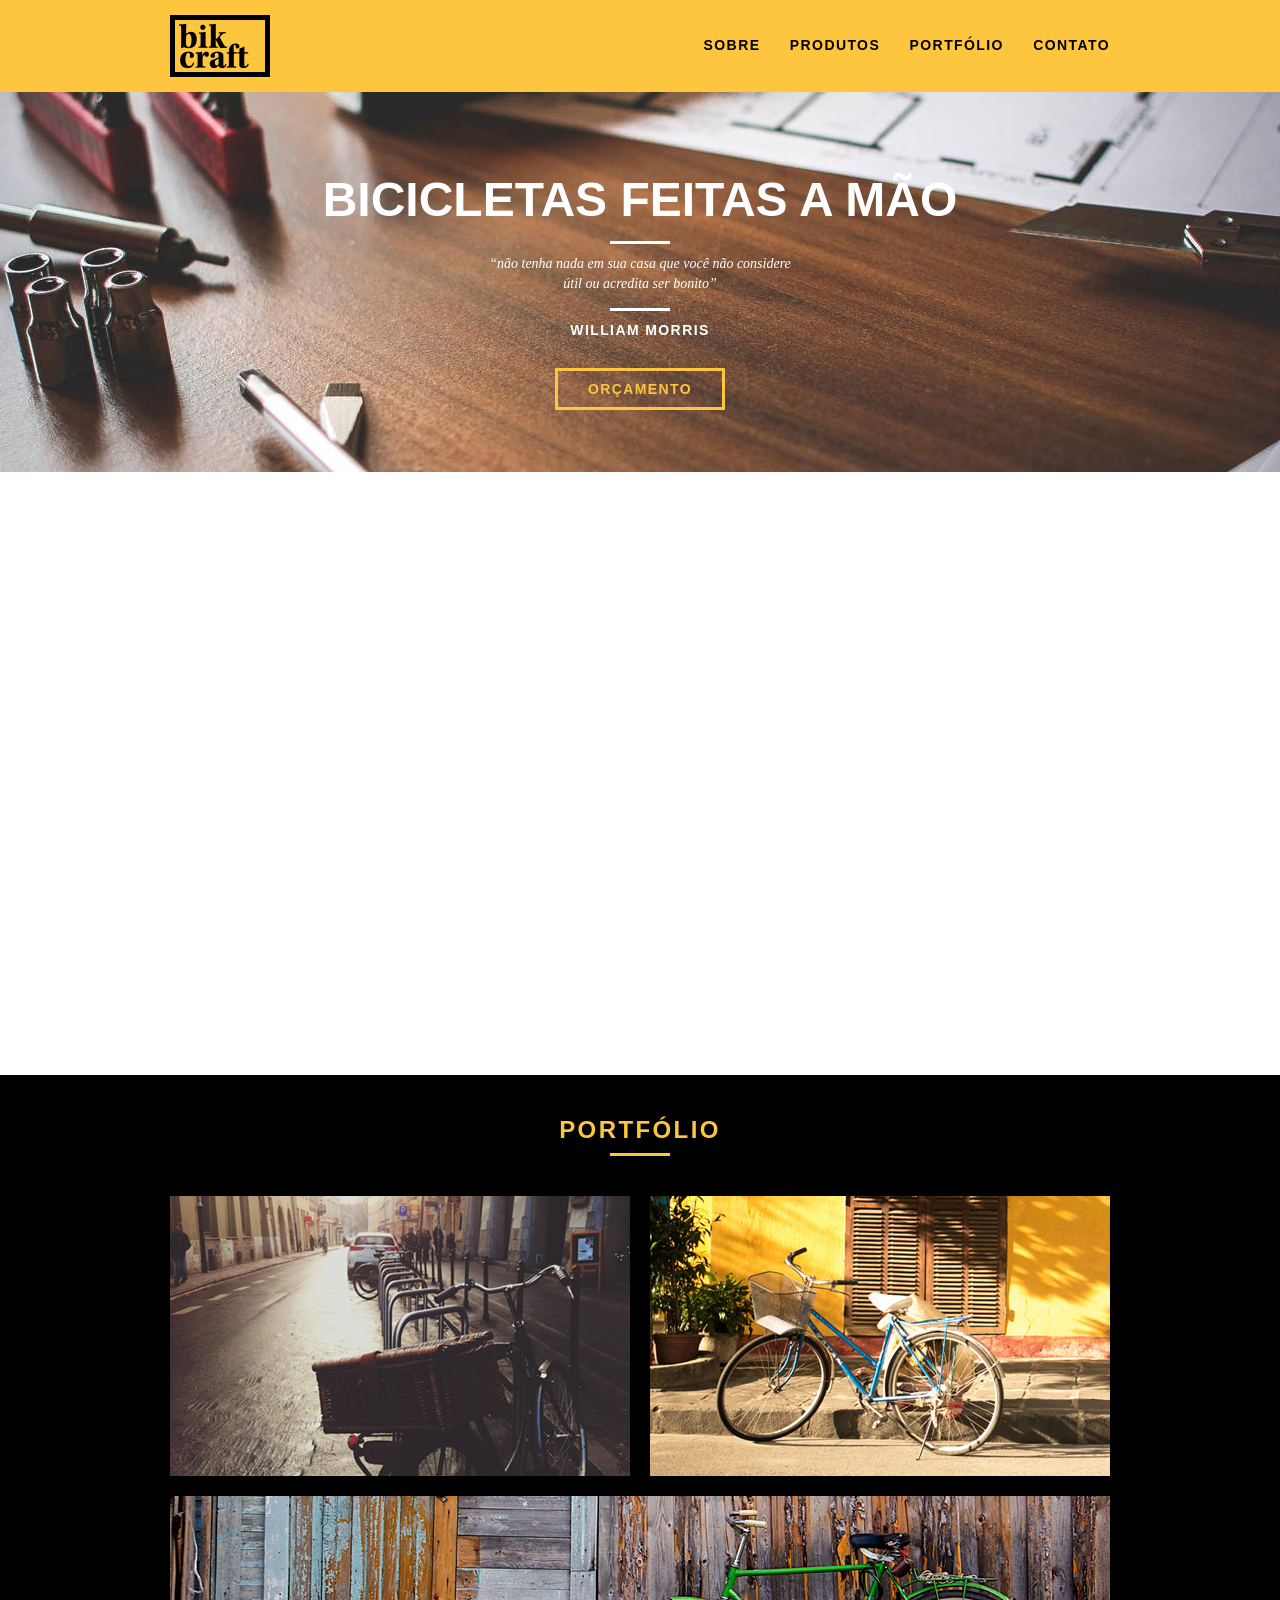
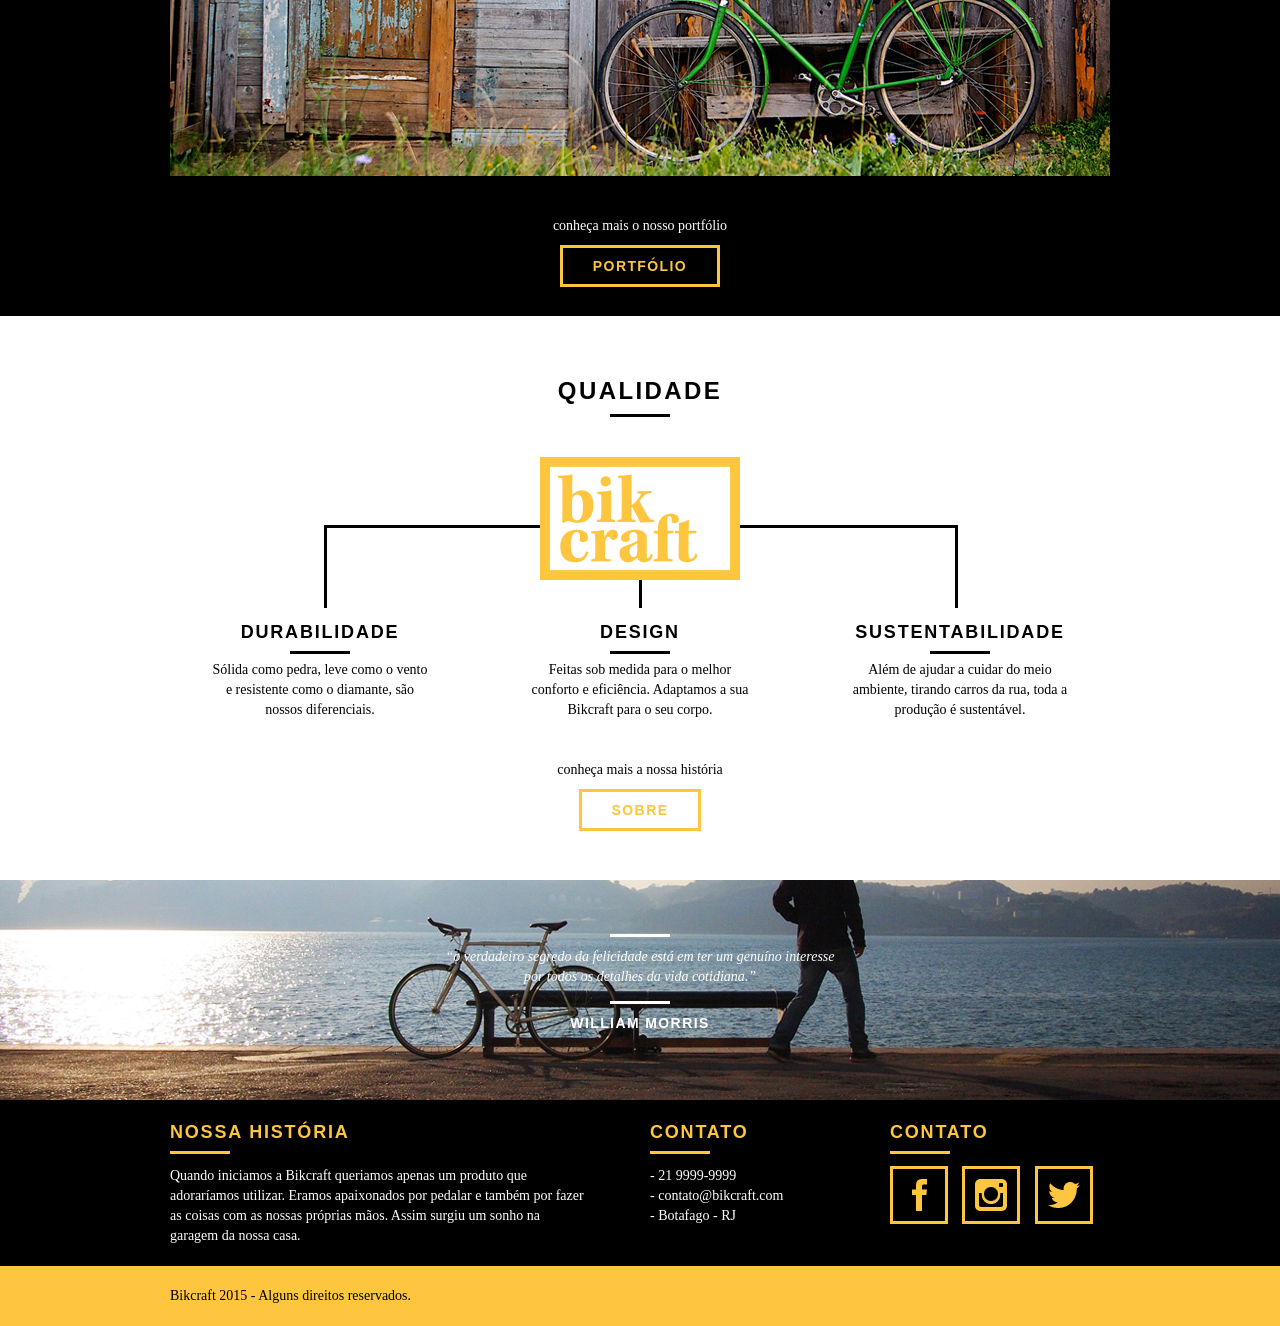
==== index.html @ 07296feb "add conteudo da aula da origamid" ====
<!DOCTYPE html>
<html lang="pt-br">
	<head>
		<meta charset="utf-8">
		<title>Bikcraft - Bicicletas Personalizadas</title>
		<meta name="description" content="Compre a sua bicicleta personalizada na Bikcraft. Possuímos modelos Passeio, Retrô e Esporte.">

		<meta property="og:type" content="website"/>
		<meta property="og:title" content="Bikcraft - Bicicletas Personalizadas"/>
		<meta property="og:description" content="Compre a sua bicicleta personalizada na Bikcraft. Possuímos modelos Passeio, Retrô e Esporte."/>
		<meta property="og:url" content="http://bikcraft.com"/>
		<meta property="og:image" content="http://bikcraft.com/img/og-image.png"/>

		<meta name="viewport" content="width=device-width, initial-scale=1">

		<link rel="shortcut icon" href="favicon.ico">

		<link rel="stylesheet" href="css/style.css">
		<script src="js/libs/modernizr.custom.45655.js"></script>
	</head>
	<body>

		<header class="header">
			<div class="container">
				<a href="index.html" class="grid-4">
					<img src="img/bikcraft.png" alt="Bikcraft">
				</a>
				<nav class="grid-12 header_menu">
					<ul>
						<li><a href="sobre.html">Sobre</a></li>
						<li><a href="produtos.html">Produtos</a></li>
						<li><a href="portfolio.html">Portfólio</a></li>
						<li><a href="contato.html">Contato</a></li>
					</ul>
				</nav>
			</div>
		</header>

		<section class="introducao">
			<div class="container">
				<h1>Bicicletas Feitas a Mão</h1>
				<blockquote class="quote-externo">
					<p>“não tenha nada em sua casa que você não considere útil ou acredita ser bonito”</p>
					<cite>WILLIAM MORRIS</cite>
				</blockquote>
				<a href="produtos.html" class="btn">Orçamento</a>
			</div>
		</section>
		
		<section class="produtos container animar">
			<h2 class="subtitulo">Produtos</h2>
			<ul class="produtos_lista">

				<li class="grid-1-3">
					<div class="produtos_icone">
						<img src="img/produtos/passeio.png" alt="Bikcraft Passeio">
					</div>
					<h3>Passeio</h3>
					<p>Muito melhor do que passear pela orla a vidros fechados.</p>
				</li>

				<li class="grid-1-3">
					<div class="produtos_icone">
						<img src="img/produtos/esporte.png" alt="Bikcraft Esporte">
					</div>
					<h3>Esporte</h3>
					<p>Mais rápida do que Forrest Gump, ninguém vai pegar você.</p>
				</li>

				<li class="grid-1-3">
					<div class="produtos_icone">
						<img src="img/produtos/retro.png" alt="Bikcraft Retrô">
					</div>
					<h3>Retrô</h3>
					<p>O passado volta para lembrarmos o que devemos fazer no futuro.</p>
				</li>

			</ul>

			<div class="call">
				<p>clique aqui e veja os detalhes dos produtos</p>
				<a href="produtos.html" class="btn btn-preto">Produtos</a>
			</div>

		</section>
		<!-- Fecha Produtos -->

		<section class="portfolio">
			<div class="container">
				<h2 class="subtitulo">Portfólio</h2>
				<div class="portfolio_lista">
					<div class="grid-8"><img src="img/portfolio/retro.jpg" alt="Bicicleta Retrô"></div>
					<div class="grid-8"><img src="img/portfolio/passeio.jpg" alt="Bicicleta Passeio"></div>
					<div class="grid-16"><img src="img/portfolio/esporte.jpg" alt="Bicicleta Esporte"></div>
				</div>
				<div class="call">
					<p>conheça mais o nosso portfólio</p>
					<a href="portfolio.html" class="btn">Portfólio</a>
				</div>
			</div>
		</section>

		<section class="qualidade container">
			<h2 class="subtitulo">Qualidade</h2>
			<img src="img/bikcraft-qualidade.png" alt="Bikcraft">
			<ul class="qualidade_lista">
				<li class="grid-1-3">
					<h3>Durabilidade</h3>
					<p>Sólida como pedra, leve como o vento e resistente como o diamante, são nossos diferenciais.</p>
				</li>
				<li class="grid-1-3">
					<h3>Design</h3>
					<p>Feitas sob medida para o melhor conforto e eficiência. Adaptamos a sua Bikcraft para o seu corpo.</p>
				</li>
				<li class="grid-1-3">
					<h3>Sustentabilidade</h3>
					<p>Além de ajudar a cuidar do meio ambiente, tirando carros da rua, toda a produção é sustentável.</p>
				</li>
			</ul>
			<div class="call">
				<p>conheça mais a nossa história</p>
				<a href="sobre.html" class="btn btn-preto">Sobre</a>
			</div>
		</section>

		<div class="quebra">
			<blockquote class="quote-externo container">
				<p>“o verdadeiro segredo da felicidade está em ter um genuíno interesse por todos os detalhes da vida cotidiana.”</p>
				<cite>WILLIAM MORRIS</cite>
			</blockquote>
		</div>

		<footer>
			<div class="footer">
				<div class="container">

					<div class="grid-8 footer_historia">
						<h3>Nossa História</h3>
						<p>Quando iniciamos a Bikcraft queriamos apenas um produto que adoraríamos utilizar. Eramos apaixonados por pedalar e também por fazer as coisas com as nossas próprias mãos. Assim surgiu um sonho na garagem da nossa casa.</p>
					</div>

					<div class="grid-4 footer_contato">
						<h3>Contato</h3>
						<ul>
							<li>- 21 9999-9999</li>
							<li>- contato@bikcraft.com</li>
							<li>- Botafago - RJ</li>
						</ul>
					</div>

					<div class="grid-4 footer_redes">
						<h3>Contato</h3>
						<ul>
							<li><a href="http://facebook.com" target="_blank"><img src="img/redes-sociais/facebook.png" alt="Facebook Bikcraft"></a></li>
							<li><a href="http://instagram.com" target="_blank"><img src="img/redes-sociais/instagram.png" alt="Instagram Bikcraft"></a></li>
							<li><a href="http://twitter.com" target="_blank"><img src="img/redes-sociais/twitter.png" alt="Twitter Bikcraft"></a></li>
						</ul>
					</div>

				</div>
			</div>

			<div class="copy">
				<div class="container">
					<p class="grid-16">Bikcraft 2015 - Alguns direitos reservados.</p>
				</div>
			</div>
		</footer>

	<!-- JavaScript -->
	<script src="//ajax.googleapis.com/ajax/libs/jquery/1.11.2/jquery.min.js"></script>
	<script>window.jQuery || document.write('<script src="js/libs/jquery-1.11.2.min.js"><\/script>')</script>
	<script src="js/plugins.js"></script>
	<script src="js/main.js"></script>
	<!-- JavaScript -->

	</body>
</html>
---- css/style.css ----
html{font-family:sans-serif;-ms-text-size-adjust:100%;-webkit-text-size-adjust:100%}body{margin:0}article,aside,details,figcaption,figure,footer,header,hgroup,main,menu,nav,section,summary{display:block}audio,canvas,progress,video{display:inline-block;vertical-align:baseline}audio:not([controls]){display:none;height:0}[hidden],template{display:none}a{background-color:transparent}a:active,a:hover{outline:0}abbr[title]{border-bottom:1px dotted}b,strong{font-weight:700}dfn{font-style:italic}h1{font-size:2em;margin:.67em 0}mark{background:#ff0;color:#000}small{font-size:80%}sub,sup{font-size:75%;line-height:0;position:relative;vertical-align:baseline}sup{top:-.5em}sub{bottom:-.25em}img{border:0}svg:not(:root){overflow:hidden}figure{margin:1em 40px}hr{-moz-box-sizing:content-box;box-sizing:content-box;height:0}pre{overflow:auto}code,kbd,pre,samp{font-family:monospace,monospace;font-size:1em}button,input,optgroup,select,textarea{color:inherit;font:inherit;margin:0}button{overflow:visible}button,select{text-transform:none}button,html input[type="button"],/* 1 */
input[type="reset"],input[type="submit"]{-webkit-appearance:button;cursor:pointer}button[disabled],html input[disabled]{cursor:default}button::-moz-focus-inner,input::-moz-focus-inner{border:0;padding:0}input{line-height:normal}input[type="checkbox"],input[type="radio"]{box-sizing:border-box;padding:0}input[type="number"]::-webkit-inner-spin-button,input[type="number"]::-webkit-outer-spin-button{height:auto}input[type="search"]{-webkit-appearance:textfield;-moz-box-sizing:content-box;-webkit-box-sizing:content-box;box-sizing:content-box}input[type="search"]::-webkit-search-cancel-button,input[type="search"]::-webkit-search-decoration{-webkit-appearance:none}fieldset{border:1px solid silver;margin:0 2px;padding:.35em .625em .75em}legend{border:0;padding:0}textarea{overflow:auto}optgroup{font-weight:700}table{border-collapse:collapse;border-spacing:0}td,th{padding:0}a{text-decoration:none}ol,ul{list-style:none}html,body,div,span,iframe,h1,h2,h3,h4,h5,h6,p,blockquote,a,em,img,dl,dt,dd,ol,ul,li,fieldset,form,label,legend,article,footer,header,nav,section,main{margin:0;padding:0;border:0;vertical-align:baseline}h1,h2,h3,h4,h5,h6,p,a,ul{font-size:1em;font-weight:400}*,:before,:after{-webkit-box-sizing:border-box;-moz-box-sizing:border-box;box-sizing:border-box}.container{width:960px;margin:0 auto;padding:0;position:relative}.container:after,.container:before{content:" ";display:table}.container:after{clear:both}.grid-1,.grid-2,.grid-3,.grid-4,.grid-5,.grid-6,.grid-7,.grid-8,.grid-9,.grid-10,.grid-11,.grid-12,.grid-13,.grid-14,.grid-15,.grid-16,.grid-1-3{float:left;margin-left:10px;margin-right:10px}.grid-1{width:40px}.grid-2{width:100px}.grid-3{width:160px}.grid-4{width:220px}.grid-5{width:280px}.grid-6{width:340px}.grid-7{width:400px}.grid-8{width:460px}.grid-9{width:520px}.grid-10{width:580px}.grid-11{width:640px}.grid-12{width:700px}.grid-13{width:760px}.grid-14{width:820px}.grid-15{width:880px}.grid-16{width:940px}.grid-1-3{width:300px}@media only screen and (min-width: 768px) and (max-width: 959px){.container{width:768px}.grid-1{width:28px}.grid-2{width:76px}.grid-3{width:124px}.grid-4{width:172px}.grid-5{width:220px}.grid-6{width:268px}.grid-7{width:316px}.grid-8{width:364px}.grid-9{width:412px}.grid-10{width:460px}.grid-11{width:508px}.grid-12{width:556px}.grid-13{width:604px}.grid-14{width:652px}.grid-15{width:700px}.grid-16{width:748px}.grid-1-3{width:236px}}@media only screen and (max-width: 767px){.container{width:300px}.grid-1,.grid-2,.grid-3,.grid-4,.grid-5,.grid-6,.grid-7,.grid-8,.grid-9,.grid-10,.grid-11,.grid-12,.grid-13,.grid-14,.grid-15,.grid-16,.grid-1-3{width:300px;margin:0 0 20px;float:none}}body{font-family:Arial,Helvetica,sans-serif}p{font-family:Georgia,"Times New Roman",serif;font-size:14px;line-height:20px}img{display:block;max-width:100%}.formphp label.nao-aparece,.formphp input.nao-aparece{display:none!important}#form-erro span,#form-send span{font-size:18px;line-height:25px;margin-bottom:10px;display:block}#form-send{color:#31aa39}#form-erro{color:#f64540}.btn{border:3px solid #fec63e;padding:10px 30px;color:#fec63e;font-size:14px;line-height:20px;text-transform:uppercase;font-weight:700;letter-spacing:.1em;transition:all .5s ease}.btn:hover{color:#fff;border-color:#fff}.btn.btn-preto:hover{color:#000;border-color:#000}.subtitulo{font-size:24px;line-height:30px;font-weight:700;letter-spacing:.1em;color:#000;text-transform:uppercase;text-align:center;margin-bottom:40px}.subtitulo:after{content:"";display:block;width:60px;height:3px;background:#000;margin:8px auto}.subtitulo-interno{font-size:24px;line-height:30px;font-weight:700;letter-spacing:.1em;color:#000;text-transform:uppercase;margin-bottom:20px}.subtitulo-interno:after{content:"";display:block;width:60px;height:3px;background:#000;margin:8px 0}.header{position:fixed;top:0;width:100%;background:#fec63e;padding:15px 0;z-index:10}.header_menu{text-align:right}.header_menu ul li{display:inline-block;margin-left:25px;margin-top:20px}.header_menu ul li a{color:#000;font-weight:700;text-transform:uppercase;letter-spacing:.1em;font-size:14px;line-height:20px;padding:10px 0;transition:all .3s ease}.header_menu ul li a:hover{color:#FFF}.header_menu ul li a.menu_ativo{color:#FFF}.introducao{width:100%;height:380px;background:url(../img/bg.jpg) no-repeat center;background-size:cover;margin-top:92px;text-align:center;padding-top:80px}.introducao h1{font-size:48px;color:#FFF;font-weight:700;text-transform:uppercase}.quote-externo{max-width:320px;margin:0 auto;margin-bottom:40px;color:#fff}.quote-externo p{font-style:italic}.quote-externo p:before,.quote-externo p:after{content:"";display:block;width:60px;height:3px;background:#fff;margin:14px auto 10px}.quote-externo cite{font-style:normal;font-weight:700;font-size:14px;letter-spacing:.1em}.introducao-interna{width:100%;margin-top:92px;height:160px;text-align:center;color:#fff;padding-top:30px}.introducao-interna h1{font-size:36px;font-weight:700;text-transform:uppercase}.introducao-interna h1:after{content:"";display:block;width:60px;height:3px;background:#fff;margin:6px auto 10px}.produtos{padding:60px 0}.produtos_lista li{background:#fec63e;text-align:center}.produtos_lista li img{margin:0 auto}.produtos_lista li h3{font-weight:700;font-size:18px;line-height:25px;text-transform:uppercase;letter-spacing:.1em;margin-top:20px}.produtos_lista li h3:after{content:"";display:block;width:60px;height:3px;background:#000;margin:2px auto}.produtos_lista li p{padding:10px 20px 20px}.produtos_icone{background:#000;padding:20px}.call{padding-top:40px;text-align:center;clear:both}.call p{margin-bottom:20px}.portfolio{width:100%;background:#000;padding:40px 0}.portfolio .subtitulo{color:#fec63e}.portfolio .subtitulo:after{background:#fec63e}.portfolio_lista div:last-of-type{margin-top:20px}.portfolio .call p{color:#fff}.qualidade{padding:60px 0}.qualidade:after{content:"";width:634px;height:83px;display:block;background:url(../img/linhas.png) no-repeat center;position:absolute;top:209px;right:162px;z-index:-1}.qualidade img{margin:0 auto}.qualidade_lista{padding-top:20px;overflow:auto}.qualidade_lista li{text-align:center;padding:0 40px}.qualidade_lista li h3{font-weight:700;font-size:18px;line-height:25px;text-transform:uppercase;letter-spacing:.1em;margin-top:20px}.qualidade_lista li h3:after{content:"";display:block;width:60px;height:3px;background:#000;margin:6px auto}.quebra{width:100%;height:220px;background:url(../img/bg-footer.jpg) no-repeat center;background-size:cover;text-align:center;padding-top:40px}.quebra .quote-externo{max-width:400px}.footer{width:100%;background:#000;color:#fff;padding:20px 0}.footer h3{font-size:18px;line-height:25px;color:#fec63e;text-transform:uppercase;letter-spacing:.1em;font-weight:700}.footer h3:after{content:"";display:block;width:60px;height:3px;background:#fec63e;margin:6px 0 12px}.footer_historia{padding-right:40px}.footer_contato ul li{font-size:14px;line-height:20px;font-family:Georgia,"Times New Roman",serif}.footer_redes ul li{display:inline-block;margin-right:10px}.footer_redes ul li a{border:3px solid #fec63e;display:block;padding:10px;transition:all .5s ease}.footer_redes ul li a:hover{border-color:#fff}.copy{width:100%;background:#fec63e;padding:20px 0}.js .introducao h1,.js .introducao blockquote,.js .introducao .btn,.js .animar,.js .animar-interno,.js .introducao-interna h1,.js .introducao-interna p{opacity:0}.animated{-webkit-animation-duration:1s;animation-duration:1s;-webkit-animation-fill-mode:both;animation-fill-mode:both}@-webkit-keyframes fadeInDown{0%{opacity:0;-webkit-transform:translate3d(0,-20px,0);transform:translate3d(0,-20px,0)}100%{opacity:1;-webkit-transform:none;transform:none}}@keyframes fadeInDown{0%{opacity:0;-webkit-transform:translate3d(0,-20px,0);transform:translate3d(0,-20px,0)}100%{opacity:1;-webkit-transform:none;transform:none}}.fadeInDown{-webkit-animation-name:fadeInDown;animation-name:fadeInDown}.interna_sobre{background:url(../img/bg-sobre.jpg) no-repeat center;background-size:cover}.missao_sobre{padding-top:60px}.missao_sobre p{font-size:18px;line-height:25px;margin-bottom:1em;padding-right:60px}.missao_sobre ul li{font-family:Georgia,"Times New Roman",serif;font-size:18px;line-height:30px}.foto-equipe{padding-top:20px}.interna_produtos{background:url(../img/bg-produtos.jpg) no-repeat center;background-size:cover}.produto_item{padding-top:60px}.produto_item h2{color:#fff;font-size:36px;text-transform:uppercase;letter-spacing:.1em;font-weight:700;position:relative;top:-180px;text-align:center;margin-bottom:-56px}.produto_item h2:after,.produto_item h2:before{content:"";display:block;width:60px;height:3px;background:#fff;margin:6px auto 8px}.produto_icone{background:#000;padding:70px 0}.produto_icone img{margin:0 auto}.produto_info{background:#000}.produto_info p{color:#fff;font-size:18px;line-height:25px;height:180px;padding:30px 40px}.produto_info ul li{background:#fec63e;text-transform:uppercase;font-size:18px;line-height:20px;font-weight:700;float:left;width:229px;height:49px;text-align:center;padding-top:16px}.produto_info ul li:nth-child(1),.produto_info ul li:nth-child(2){margin-bottom:2px}.produto_info ul li:nth-child(even){margin-left:2px}.orcamento{background:#000;width:100%;margin-top:60px;padding:40px 0}.orcamento h2{color:#fec63e}.orcamento h2:after{background:#fec63e}.form{padding-right:60px}.form label{display:block;color:#fff;font-family:Georgia,"Times New Roman",serif;font-size:18px;line-height:25px;margin-bottom:4px}.form input{display:block;width:100%;border:4px solid #fec63e;background:none;color:#fff;padding:7px 10px;margin-bottom:10px;outline:none;font-size:14px;font-family:Georgia,"Times New Roman",serif}.form textarea{display:block;width:100%;height:120px;border:4px solid #fec63e;background:none;color:#fff;padding:7px 10px;margin-bottom:20px;outline:none;font-size:14px;font-family:Georgia,"Times New Roman",serif}.form button{padding:7px 40px;background:none}.orcamento_dados{color:#fff}.orcamento_dados h3{font-size:18px;line-height:25px;text-transform:uppercase;color:#fec63e;font-weight:700}.orcamento_dados span{display:block;font-size:18px;line-height:30px;font-family:Georgia,"Times New Roman",serif}.orcamento_dados span:nth-of-type(2){margin-bottom:40px}.orcamento_dados ul{padding-right:60px}.orcamento_dados ul li{font-family:Georgia,"Times New Roman",serif;font-size:14px;padding:10px 15px}.orcamento_dados ul li:nth-child(odd){background:#1d1d1d}.orcamento_dados p{margin:8px 0}.interna_portfolio{background:url(../img/bg-portfolio.jpg) no-repeat center;background-size:cover}.quote_clientes{padding:60px 0;max-width:460px;margin:0 auto}.quote_clientes p{text-align:center;font-family:Georgia,"Times New Roman",serif;font-size:18px;line-height:25px;font-style:italic;margin-bottom:20px}.quote_clientes cite{font-size:18px;font-weight:700;float:right;font-style:normal}.rslides,.rslides_portfolio{position:relative;list-style:none;overflow:hidden;width:100%;padding:0;margin:0}.rslides li,.rslides_portfolio li{-webkit-backface-visibility:hidden;position:absolute;display:none;width:100%;left:0;top:0}.rslides li:first-child,.rslides_portfolio li:first-child{position:relative;display:block;float:left}.rslides img,.rslides_portfolio img{display:block;height:auto;width:100%;border:0}.rslides_tabs{text-align:center;margin-top:14px}.rslides_tabs li{display:inline;margin:0 5px}.rslides_tabs li a{display:inline-block;width:12px;height:12px;background:#1d1d1d;color:#1d1d1d;border-radius:20px;overflow:hidden;text-indent:-200px}.rslides_tabs li a:hover,.rslides_tabs li.rslides_here a{background:#fec63e;color:#fec63e}.interna_contato{background:url(../img/bg-contato.jpg) no-repeat center;background-size:cover}.contato{padding:40px 0}.contato_form{padding-right:60px}.contato_form label{display:block;font-family:Georgia,"Times New Roman",serif;font-size:18px;line-height:25px;margin-bottom:4px}.contato_form input{display:block;width:100%;border:4px solid #fec63e;background:none;padding:7px 10px;margin-bottom:10px;outline:none;font-size:14px;font-family:Georgia,"Times New Roman",serif}.contato_form textarea{display:block;width:100%;height:120px;border:4px solid #fec63e;background:none;padding:7px 10px;margin-bottom:20px;outline:none;font-size:14px;font-family:Georgia,"Times New Roman",serif}.contato_form button{padding:7px 40px;background:none}.orcamento_dados{color:#fff}.contato_dados h3{font-size:18px;line-height:25px;text-transform:uppercase;color:#fec63e;font-weight:700}.contato_dados span{display:block;font-size:18px;line-height:30px;font-family:Georgia,"Times New Roman",serif}.contato_dados span:nth-of-type(even){margin-bottom:30px}.contato_dados ul{margin-top:10px}.contato_dados ul li{display:inline-block;margin-right:10px}.contato_dados ul li a{border:3px solid #fec63e;display:block;padding:10px}.contato_dados ul li a:hover{border-color:#000}.contato_mapa{margin-bottom:60px}@media only screen and (min-width: 768px) and (max-width: 959px){.qualidade:after{right:66px}.qualidade_lista li{padding:0 10px}.footer_redes ul li a{border:3px solid #fec63e;display:block;padding:6px}.footer_redes ul li a img{width:26px;height:26px}.produto_item h2{top:-150px;margin-bottom:-56px}.produto_icone{padding:41px 0}.produto_info p{font-size:14px;line-height:20px;height:122px;padding:20px 30px}.produto_info ul li{width:181px;height:49px}}@media only screen and (max-width: 767px){.header{position:relative;padding-bottom:0}.header img{margin:0 auto 10px}.header_menu{text-align:center}.header_menu ul li{margin:5px}.header_menu ul li a{border:4px solid #000;width:136px;display:block;float:left}.header_menu ul li a:hover{border-color:#fff}.header_menu ul li a.menu_ativo{border-color:#fff}.introducao h1{font-size:36px}.introducao{margin-top:0;padding-top:40px;background:url(../img/bg-mobile.jpg) no-repeat center;background-size:cover}.introducao-interna{margin-top:0}.call{padding-top:10px}.qualidade:after{display:none}.missao_sobre p{font-size:14px;line-height:20px;padding-right:0}.missao_sobre ul li{font-size:14px;line-height:25px}.produto_item h2{top:-100px;margin-bottom:-68px}.produto_icone{padding:41px 0}.produto_info p{font-size:14px;line-height:20px;height:auto;padding:20px 30px}.produto_info ul li{width:149px;height:49px;font-size:14px;line-height:20px;padding-top:14px}.form{padding-right:0}.orcamento_dados ul{padding-right:0}.contato_form{padding-right:0;margin-bottom:40px}}
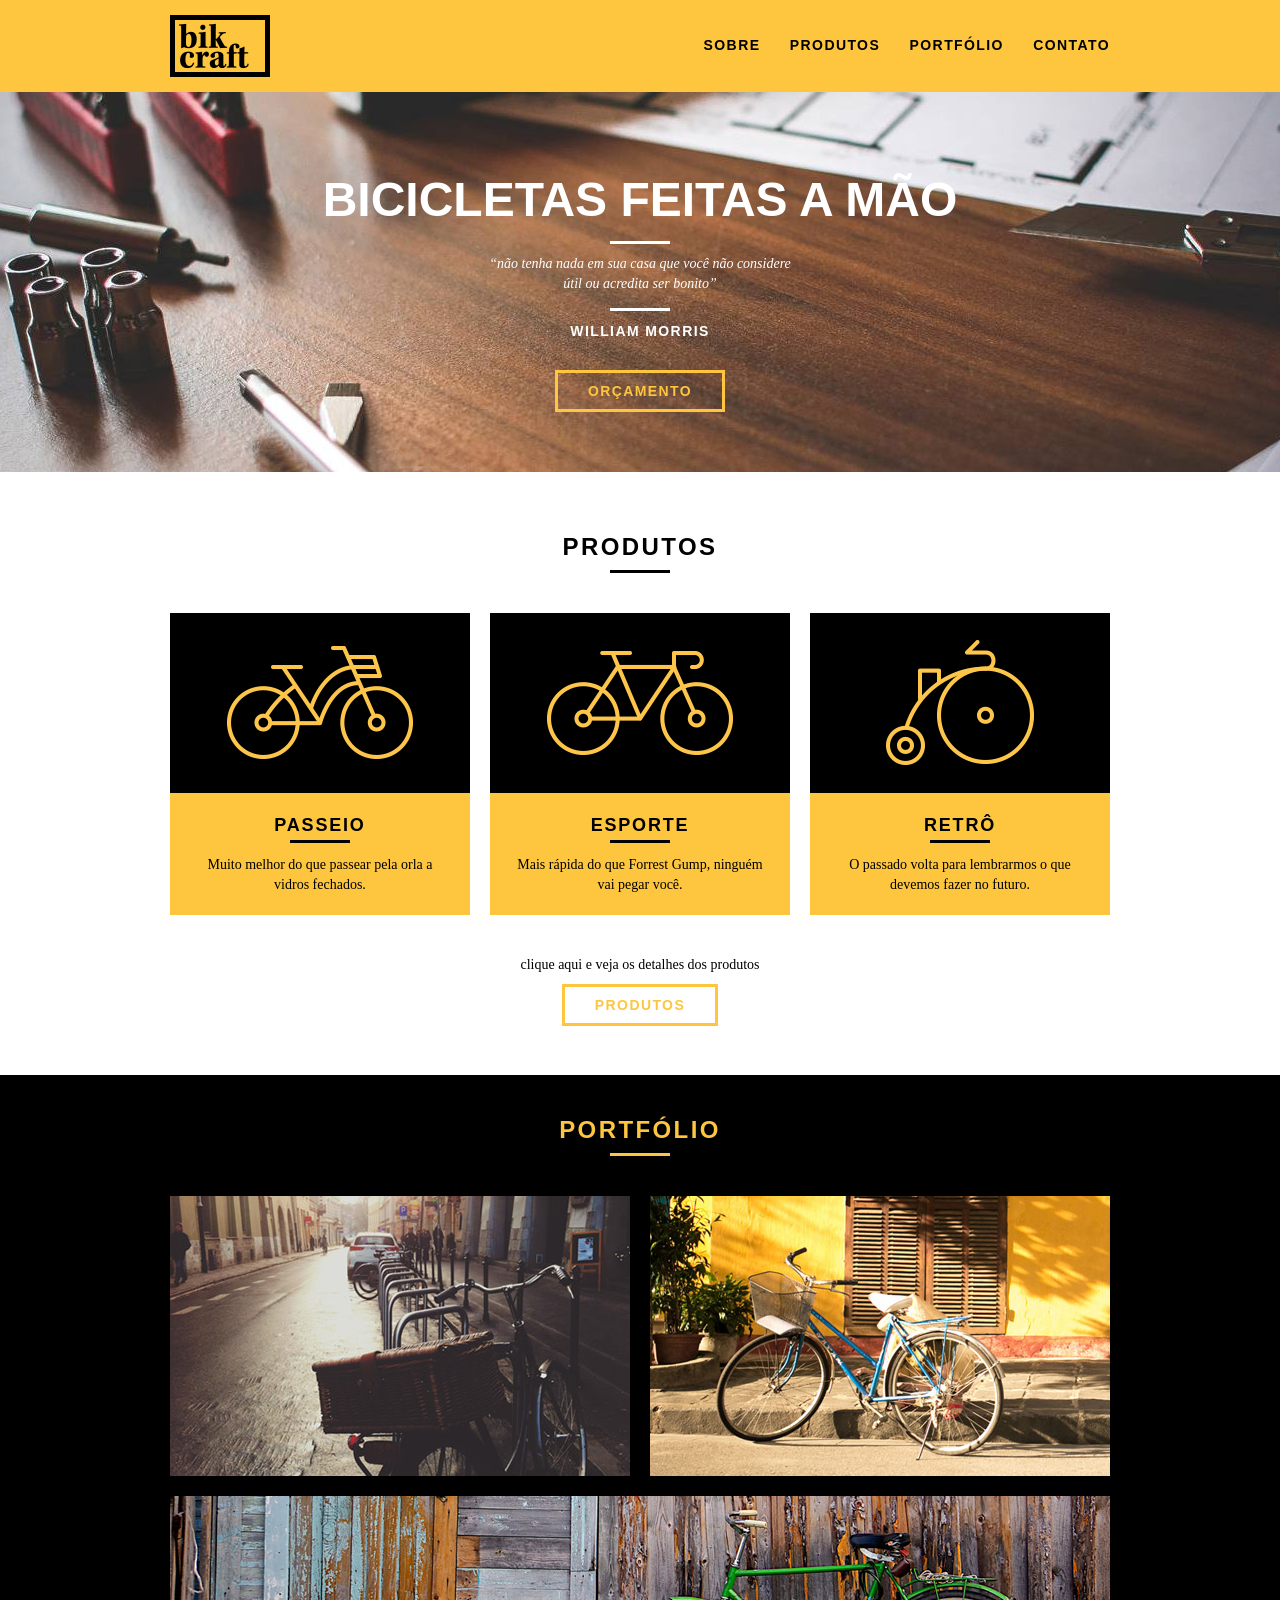
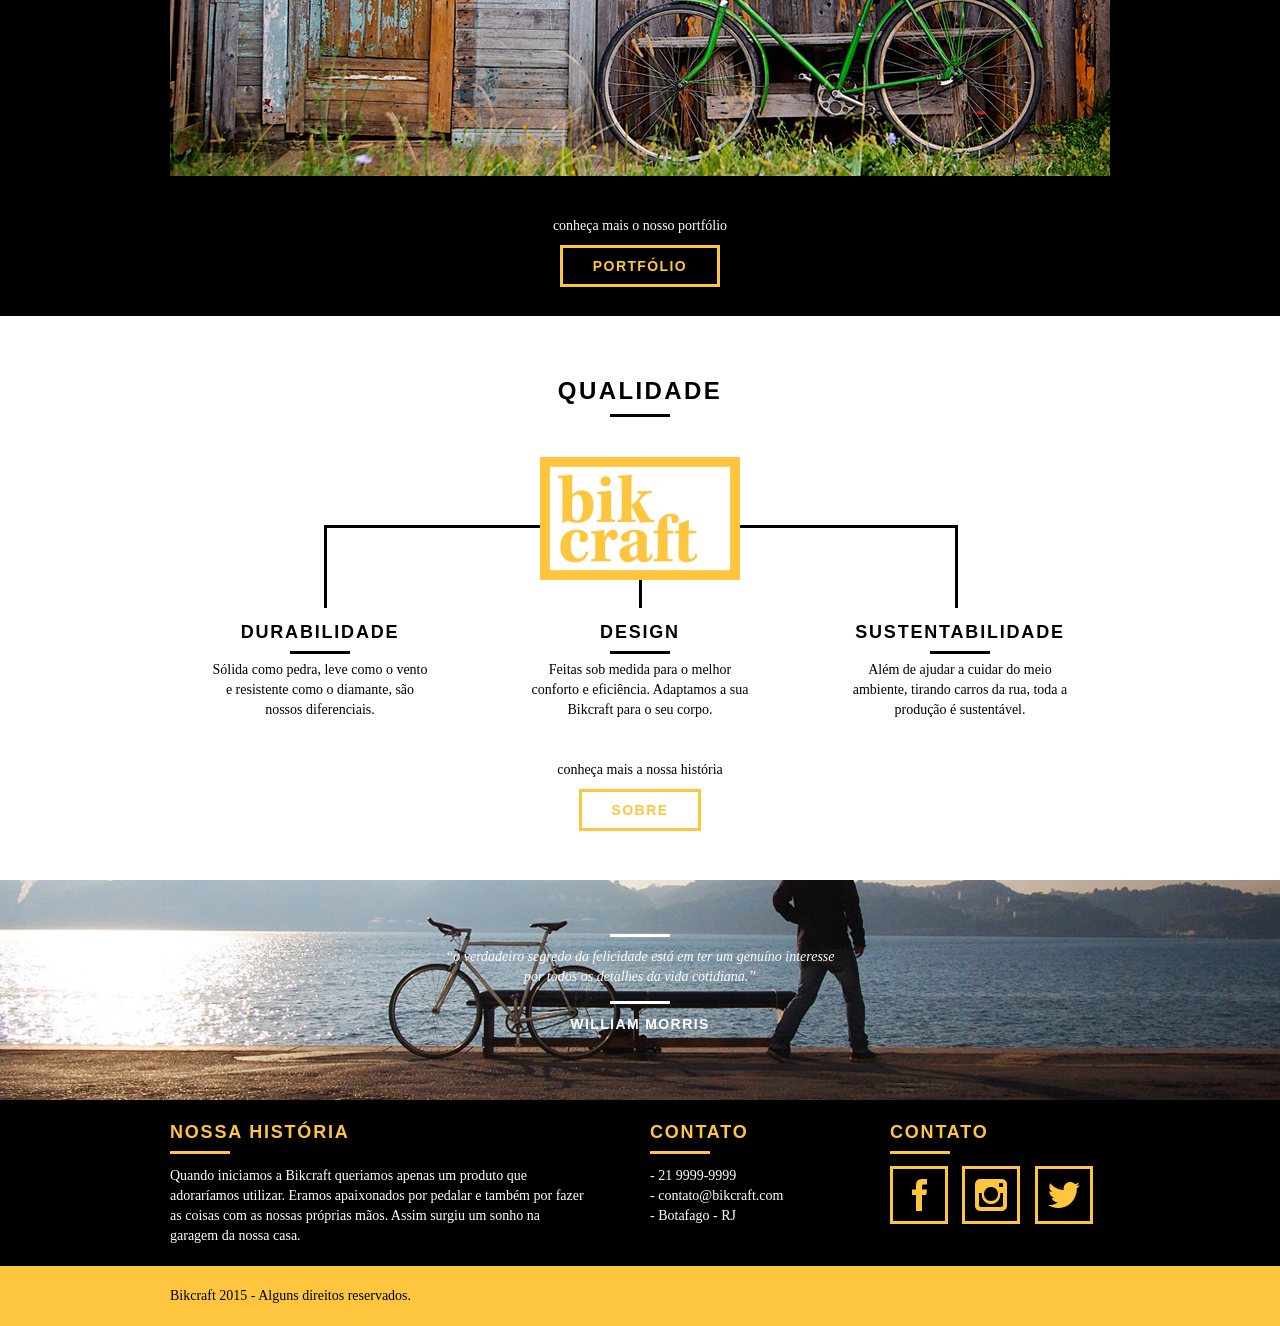
==== commit 9e9722c6: "finalizei estilos com sass" ====
--- a/index.html
+++ b/index.html
@@ -15,7 +15,7 @@
 
 		<link rel="shortcut icon" href="favicon.ico">
 
-		<link rel="stylesheet" href="css/style.css">
+		<link rel="stylesheet" href="./css/style.css">
 		<script src="js/libs/modernizr.custom.45655.js"></script>
 	</head>
 	<body>
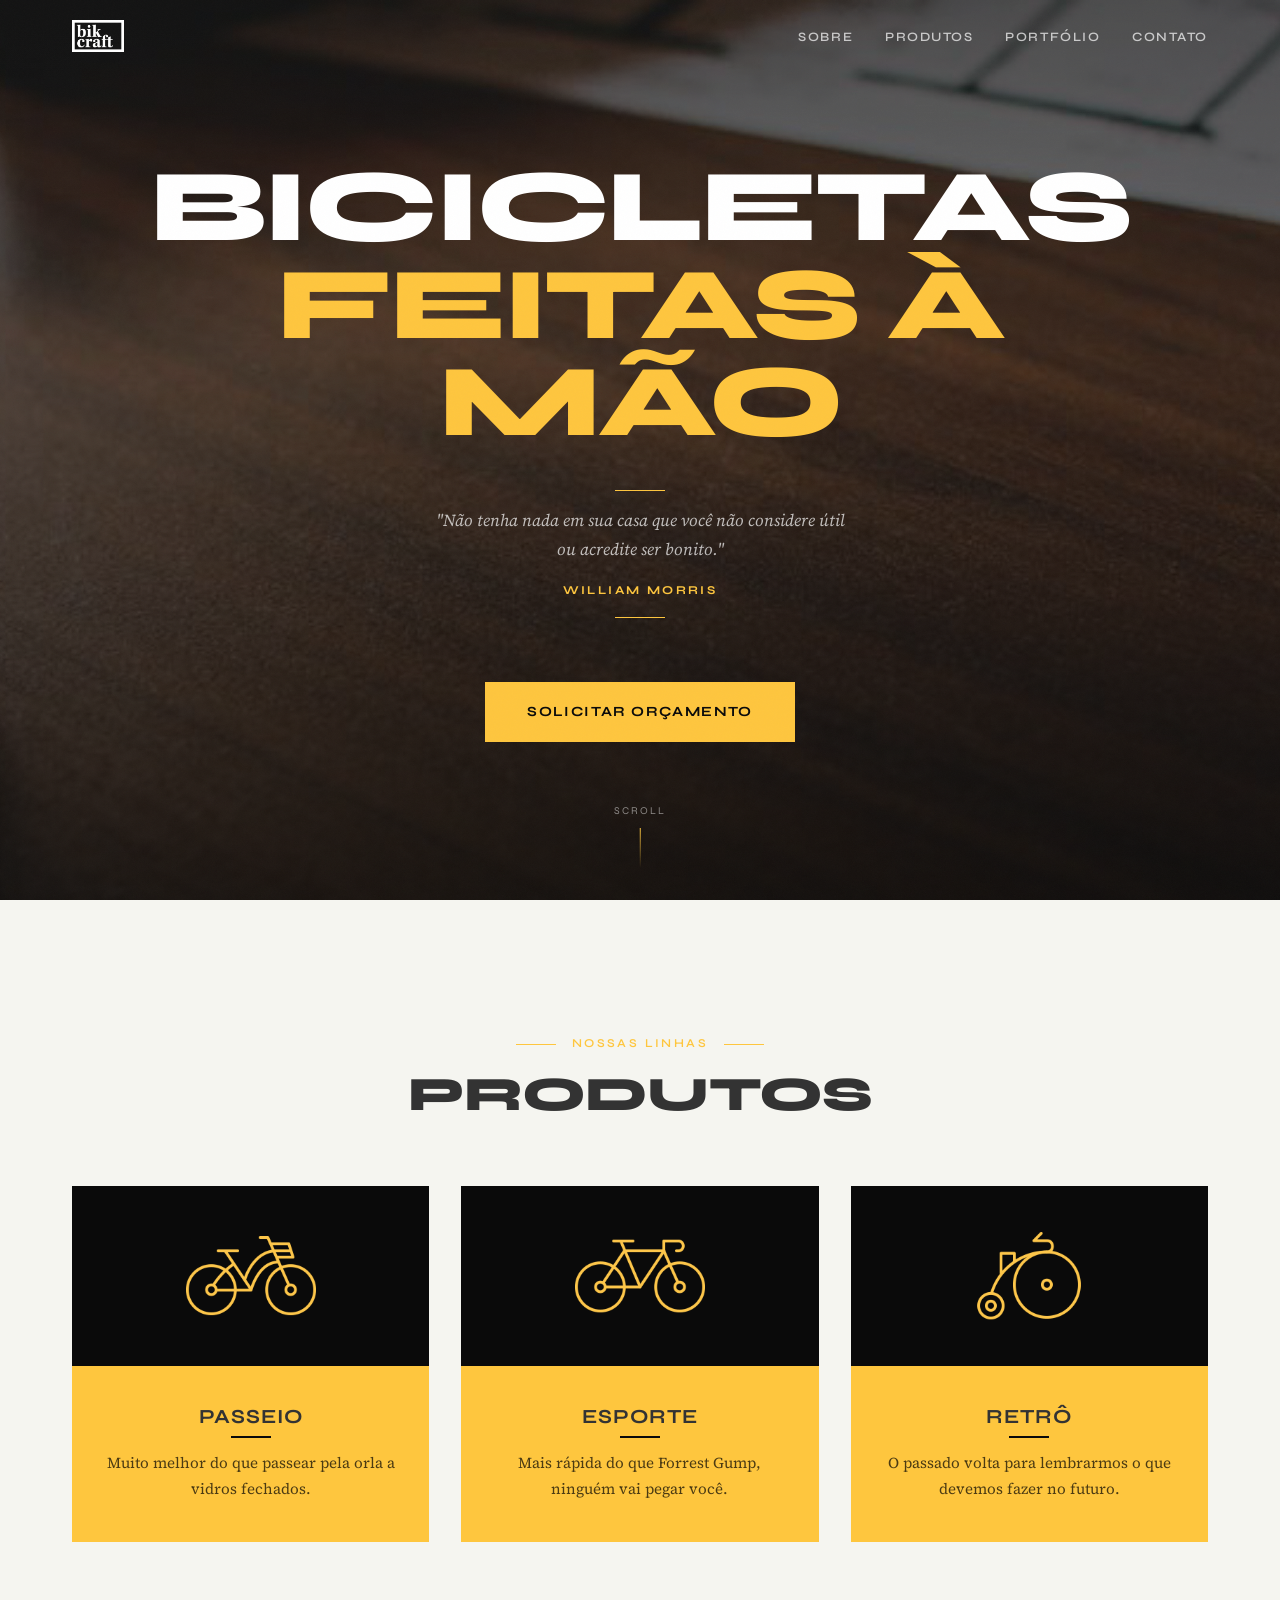
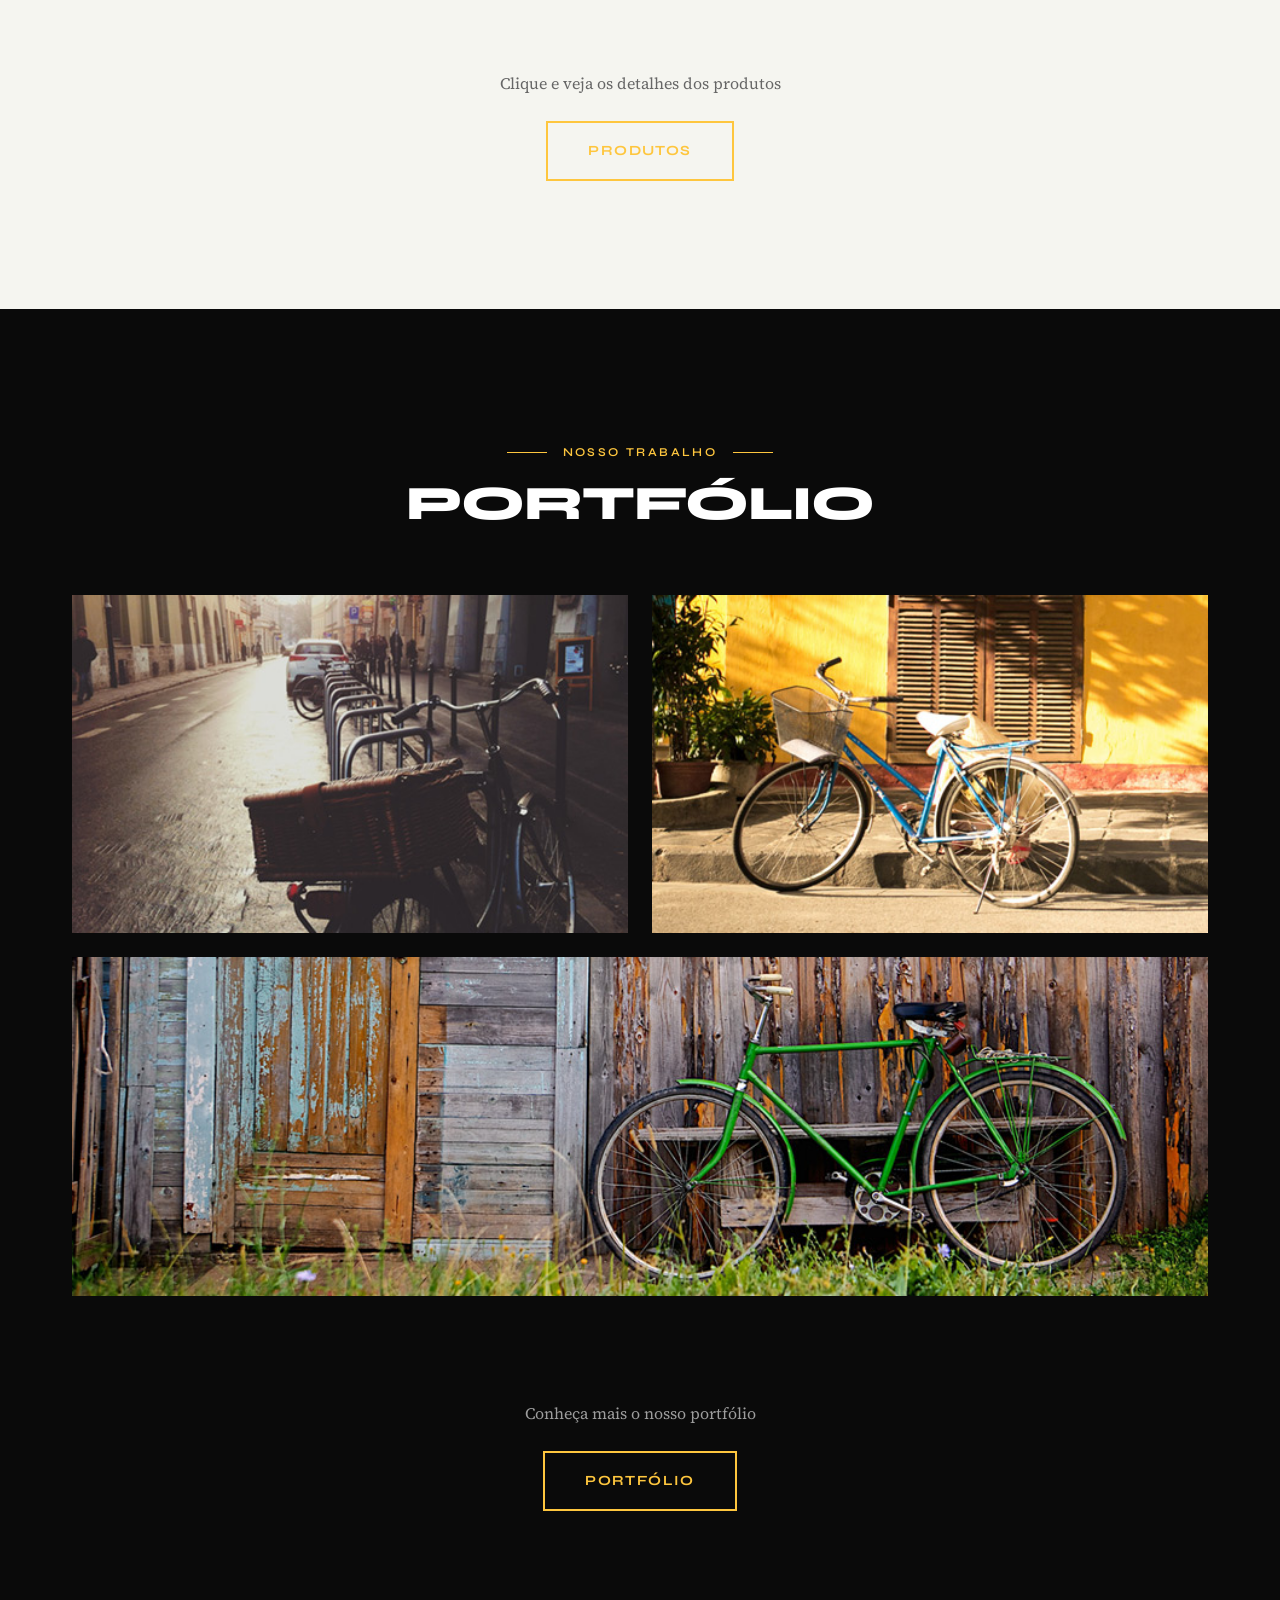
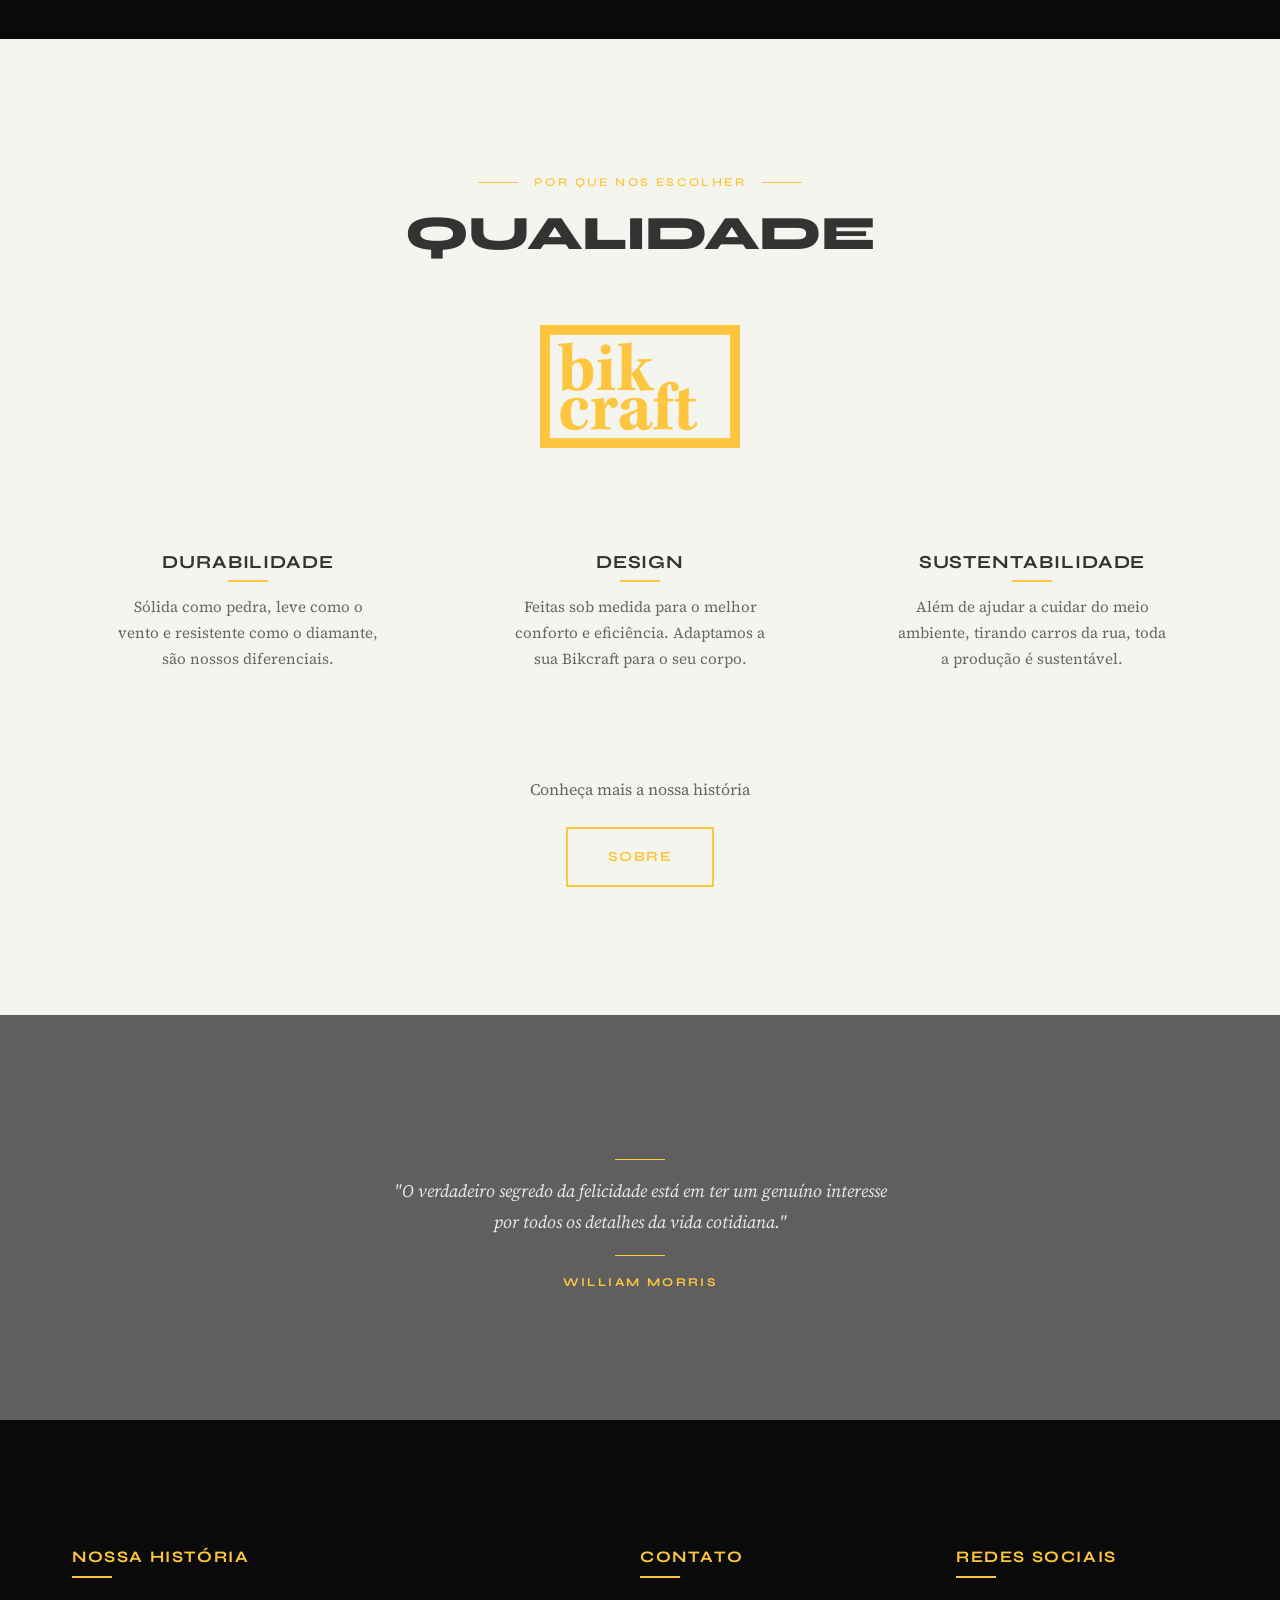
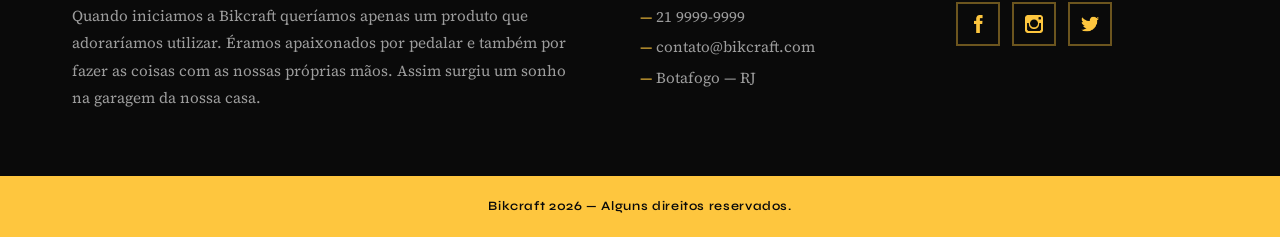
==== commit 78ccc867: "redesign completo do site + correções de segurança - Redesign moderno de todas as 5 páginas com desi" ====
--- a/index.html
+++ b/index.html
@@ -1,178 +1,193 @@
 <!DOCTYPE html>
 <html lang="pt-br">
-	<head>
-		<meta charset="utf-8">
-		<title>Bikcraft - Bicicletas Personalizadas</title>
-		<meta name="description" content="Compre a sua bicicleta personalizada na Bikcraft. Possuímos modelos Passeio, Retrô e Esporte.">
+<head>
+  <meta charset="utf-8">
+  <title>Bikcraft — Bicicletas Feitas à Mão</title>
+  <meta name="description" content="Bicicletas artesanais personalizadas feitas à mão no Rio de Janeiro. Modelos Passeio, Esporte e Retrô.">
+  <meta name="viewport" content="width=device-width, initial-scale=1">
 
-		<meta property="og:type" content="website"/>
-		<meta property="og:title" content="Bikcraft - Bicicletas Personalizadas"/>
-		<meta property="og:description" content="Compre a sua bicicleta personalizada na Bikcraft. Possuímos modelos Passeio, Retrô e Esporte."/>
-		<meta property="og:url" content="http://bikcraft.com"/>
-		<meta property="og:image" content="http://bikcraft.com/img/og-image.png"/>
+  <!-- Security headers -->
+  <meta http-equiv="X-Content-Type-Options" content="nosniff">
+  <meta http-equiv="X-Frame-Options" content="SAMEORIGIN">
+  <meta name="referrer" content="strict-origin-when-cross-origin">
 
-		<meta name="viewport" content="width=device-width, initial-scale=1">
+  <!-- Open Graph -->
+  <meta property="og:type" content="website">
+  <meta property="og:title" content="Bikcraft — Bicicletas Feitas à Mão">
+  <meta property="og:description" content="Bicicletas artesanais personalizadas feitas à mão no Rio de Janeiro.">
+  <meta property="og:image" content="img/og-image.png">
 
-		<link rel="shortcut icon" href="favicon.ico">
+  <link rel="shortcut icon" href="favicon.ico">
+  <link rel="stylesheet" href="css/style.css">
+</head>
+<body>
 
-		<link rel="stylesheet" href="./css/style.css">
-		<script src="js/libs/modernizr.custom.45655.js"></script>
-	</head>
-	<body>
+  <!-- Header -->
+  <header class="header" role="banner">
+    <div class="container header__inner">
+      <a href="index.html" class="header__logo" aria-label="Bikcraft - Página inicial">
+        <img src="img/bikcraft.png" alt="Bikcraft" width="136" height="32">
+      </a>
+      <button class="header__toggle" aria-label="Abrir menu" aria-expanded="false" aria-controls="main-nav">
+        <span></span><span></span><span></span>
+      </button>
+      <nav class="header__nav" id="main-nav" role="navigation" aria-label="Navegação principal">
+        <ul class="header__nav-list">
+          <li><a href="sobre.html" class="header__nav-link">Sobre</a></li>
+          <li><a href="produtos.html" class="header__nav-link">Produtos</a></li>
+          <li><a href="portfolio.html" class="header__nav-link">Portfólio</a></li>
+          <li><a href="contato.html" class="header__nav-link">Contato</a></li>
+        </ul>
+      </nav>
+    </div>
+  </header>
 
-		<header class="header">
-			<div class="container">
-				<a href="index.html" class="grid-4">
-					<img src="img/bikcraft.png" alt="Bikcraft">
-				</a>
-				<nav class="grid-12 header_menu">
-					<ul>
-						<li><a href="sobre.html">Sobre</a></li>
-						<li><a href="produtos.html">Produtos</a></li>
-						<li><a href="portfolio.html">Portfólio</a></li>
-						<li><a href="contato.html">Contato</a></li>
-					</ul>
-				</nav>
-			</div>
-		</header>
+  <!-- Hero -->
+  <section class="hero" aria-label="Apresentação">
+    <div class="hero__bg" role="img" aria-label="Bicicleta artesanal"></div>
+    <div class="hero__content container">
+      <h1 class="hero__title reveal">Bicicletas<span>Feitas à Mão</span></h1>
+      <blockquote class="hero__quote reveal reveal-delay-2">
+        <p>"Não tenha nada em sua casa que você não considere útil ou acredite ser bonito."</p>
+        <cite>William Morris</cite>
+      </blockquote>
+      <a href="produtos.html" class="btn btn--solid reveal reveal-delay-3">Solicitar Orçamento</a>
+    </div>
+    <div class="hero__scroll" aria-hidden="true">Scroll</div>
+  </section>
 
-		<section class="introducao">
-			<div class="container">
-				<h1>Bicicletas Feitas a Mão</h1>
-				<blockquote class="quote-externo">
-					<p>“não tenha nada em sua casa que você não considere útil ou acredita ser bonito”</p>
-					<cite>WILLIAM MORRIS</cite>
-				</blockquote>
-				<a href="produtos.html" class="btn">Orçamento</a>
-			</div>
-		</section>
-		
-		<section class="produtos container animar">
-			<h2 class="subtitulo">Produtos</h2>
-			<ul class="produtos_lista">
+  <!-- Produtos -->
+  <section class="products" id="produtos" aria-label="Nossos produtos">
+    <div class="container">
+      <div class="section-title reveal">
+        <span class="section-title__label">Nossas linhas</span>
+        <h2 class="section-title__heading">Produtos</h2>
+      </div>
+      <div class="products__grid stagger-children">
+        <article class="product-card reveal">
+          <div class="product-card__icon">
+            <img src="img/produtos/passeio.png" alt="Bikcraft Passeio" width="140" height="140">
+          </div>
+          <div class="product-card__body">
+            <h3 class="product-card__name">Passeio</h3>
+            <p class="product-card__desc">Muito melhor do que passear pela orla a vidros fechados.</p>
+          </div>
+        </article>
+        <article class="product-card reveal">
+          <div class="product-card__icon">
+            <img src="img/produtos/esporte.png" alt="Bikcraft Esporte" width="140" height="140">
+          </div>
+          <div class="product-card__body">
+            <h3 class="product-card__name">Esporte</h3>
+            <p class="product-card__desc">Mais rápida do que Forrest Gump, ninguém vai pegar você.</p>
+          </div>
+        </article>
+        <article class="product-card reveal">
+          <div class="product-card__icon">
+            <img src="img/produtos/retro.png" alt="Bikcraft Retrô" width="140" height="140">
+          </div>
+          <div class="product-card__body">
+            <h3 class="product-card__name">Retrô</h3>
+            <p class="product-card__desc">O passado volta para lembrarmos o que devemos fazer no futuro.</p>
+          </div>
+        </article>
+      </div>
+      <div class="cta reveal">
+        <p>Clique e veja os detalhes dos produtos</p>
+        <a href="produtos.html" class="btn">Produtos</a>
+      </div>
+    </div>
+  </section>
 
-				<li class="grid-1-3">
-					<div class="produtos_icone">
-						<img src="img/produtos/passeio.png" alt="Bikcraft Passeio">
-					</div>
-					<h3>Passeio</h3>
-					<p>Muito melhor do que passear pela orla a vidros fechados.</p>
-				</li>
+  <!-- Portfólio -->
+  <section class="portfolio" aria-label="Portfólio">
+    <div class="container">
+      <div class="section-title section-title--light reveal">
+        <span class="section-title__label">Nosso trabalho</span>
+        <h2 class="section-title__heading">Portfólio</h2>
+      </div>
+      <div class="portfolio__grid">
+        <div class="portfolio__item reveal"><img src="img/portfolio/retro.jpg" alt="Bicicleta Retrô" loading="lazy"></div>
+        <div class="portfolio__item reveal reveal-delay-1"><img src="img/portfolio/passeio.jpg" alt="Bicicleta Passeio" loading="lazy"></div>
+        <div class="portfolio__item portfolio__item--wide reveal reveal-delay-2"><img src="img/portfolio/esporte.jpg" alt="Bicicleta Esporte" loading="lazy"></div>
+      </div>
+      <div class="cta cta--light reveal">
+        <p>Conheça mais o nosso portfólio</p>
+        <a href="portfolio.html" class="btn">Portfólio</a>
+      </div>
+    </div>
+  </section>
 
-				<li class="grid-1-3">
-					<div class="produtos_icone">
-						<img src="img/produtos/esporte.png" alt="Bikcraft Esporte">
-					</div>
-					<h3>Esporte</h3>
-					<p>Mais rápida do que Forrest Gump, ninguém vai pegar você.</p>
-				</li>
+  <!-- Qualidade -->
+  <section class="quality" aria-label="Qualidade">
+    <div class="container">
+      <div class="section-title reveal">
+        <span class="section-title__label">Por que nos escolher</span>
+        <h2 class="section-title__heading">Qualidade</h2>
+      </div>
+      <div class="quality__image reveal">
+        <img src="img/bikcraft-qualidade.png" alt="Bikcraft Qualidade" loading="lazy">
+      </div>
+      <div class="quality__grid stagger-children">
+        <div class="quality__item reveal">
+          <h3 class="quality__item-title">Durabilidade</h3>
+          <p>Sólida como pedra, leve como o vento e resistente como o diamante, são nossos diferenciais.</p>
+        </div>
+        <div class="quality__item reveal">
+          <h3 class="quality__item-title">Design</h3>
+          <p>Feitas sob medida para o melhor conforto e eficiência. Adaptamos a sua Bikcraft para o seu corpo.</p>
+        </div>
+        <div class="quality__item reveal">
+          <h3 class="quality__item-title">Sustentabilidade</h3>
+          <p>Além de ajudar a cuidar do meio ambiente, tirando carros da rua, toda a produção é sustentável.</p>
+        </div>
+      </div>
+      <div class="cta reveal">
+        <p>Conheça mais a nossa história</p>
+        <a href="sobre.html" class="btn">Sobre</a>
+      </div>
+    </div>
+  </section>
 
-				<li class="grid-1-3">
-					<div class="produtos_icone">
-						<img src="img/produtos/retro.png" alt="Bikcraft Retrô">
-					</div>
-					<h3>Retrô</h3>
-					<p>O passado volta para lembrarmos o que devemos fazer no futuro.</p>
-				</li>
+  <!-- Quote Break -->
+  <section class="quote-break" aria-label="Citação">
+    <blockquote class="quote-break__content reveal">
+      <p class="quote-break__text">"O verdadeiro segredo da felicidade está em ter um genuíno interesse por todos os detalhes da vida cotidiana."</p>
+      <cite>William Morris</cite>
+    </blockquote>
+  </section>
 
-			</ul>
+  <!-- Footer -->
+  <footer class="footer" role="contentinfo">
+    <div class="container">
+      <div class="footer__grid">
+        <div class="reveal">
+          <h3 class="footer__title">Nossa História</h3>
+          <p class="footer__text">Quando iniciamos a Bikcraft queríamos apenas um produto que adoraríamos utilizar. Éramos apaixonados por pedalar e também por fazer as coisas com as nossas próprias mãos. Assim surgiu um sonho na garagem da nossa casa.</p>
+        </div>
+        <div class="reveal reveal-delay-1">
+          <h3 class="footer__title">Contato</h3>
+          <ul class="footer__contact-list">
+            <li>21 9999-9999</li>
+            <li>contato@bikcraft.com</li>
+            <li>Botafogo — RJ</li>
+          </ul>
+        </div>
+        <div class="reveal reveal-delay-2">
+          <h3 class="footer__title">Redes Sociais</h3>
+          <div class="footer__social">
+            <a href="https://facebook.com" target="_blank" rel="noopener noreferrer" aria-label="Facebook Bikcraft"><img src="img/redes-sociais/facebook.png" alt="" width="18" height="18"></a>
+            <a href="https://instagram.com" target="_blank" rel="noopener noreferrer" aria-label="Instagram Bikcraft"><img src="img/redes-sociais/instagram.png" alt="" width="18" height="18"></a>
+            <a href="https://twitter.com" target="_blank" rel="noopener noreferrer" aria-label="Twitter Bikcraft"><img src="img/redes-sociais/twitter.png" alt="" width="18" height="18"></a>
+          </div>
+        </div>
+      </div>
+    </div>
+    <div class="footer__copy">
+      <p>Bikcraft 2026 — Alguns direitos reservados.</p>
+    </div>
+  </footer>
 
-			<div class="call">
-				<p>clique aqui e veja os detalhes dos produtos</p>
-				<a href="produtos.html" class="btn btn-preto">Produtos</a>
-			</div>
-
-		</section>
-		<!-- Fecha Produtos -->
-
-		<section class="portfolio">
-			<div class="container">
-				<h2 class="subtitulo">Portfólio</h2>
-				<div class="portfolio_lista">
-					<div class="grid-8"><img src="img/portfolio/retro.jpg" alt="Bicicleta Retrô"></div>
-					<div class="grid-8"><img src="img/portfolio/passeio.jpg" alt="Bicicleta Passeio"></div>
-					<div class="grid-16"><img src="img/portfolio/esporte.jpg" alt="Bicicleta Esporte"></div>
-				</div>
-				<div class="call">
-					<p>conheça mais o nosso portfólio</p>
-					<a href="portfolio.html" class="btn">Portfólio</a>
-				</div>
-			</div>
-		</section>
-
-		<section class="qualidade container">
-			<h2 class="subtitulo">Qualidade</h2>
-			<img src="img/bikcraft-qualidade.png" alt="Bikcraft">
-			<ul class="qualidade_lista">
-				<li class="grid-1-3">
-					<h3>Durabilidade</h3>
-					<p>Sólida como pedra, leve como o vento e resistente como o diamante, são nossos diferenciais.</p>
-				</li>
-				<li class="grid-1-3">
-					<h3>Design</h3>
-					<p>Feitas sob medida para o melhor conforto e eficiência. Adaptamos a sua Bikcraft para o seu corpo.</p>
-				</li>
-				<li class="grid-1-3">
-					<h3>Sustentabilidade</h3>
-					<p>Além de ajudar a cuidar do meio ambiente, tirando carros da rua, toda a produção é sustentável.</p>
-				</li>
-			</ul>
-			<div class="call">
-				<p>conheça mais a nossa história</p>
-				<a href="sobre.html" class="btn btn-preto">Sobre</a>
-			</div>
-		</section>
-
-		<div class="quebra">
-			<blockquote class="quote-externo container">
-				<p>“o verdadeiro segredo da felicidade está em ter um genuíno interesse por todos os detalhes da vida cotidiana.”</p>
-				<cite>WILLIAM MORRIS</cite>
-			</blockquote>
-		</div>
-
-		<footer>
-			<div class="footer">
-				<div class="container">
-
-					<div class="grid-8 footer_historia">
-						<h3>Nossa História</h3>
-						<p>Quando iniciamos a Bikcraft queriamos apenas um produto que adoraríamos utilizar. Eramos apaixonados por pedalar e também por fazer as coisas com as nossas próprias mãos. Assim surgiu um sonho na garagem da nossa casa.</p>
-					</div>
-
-					<div class="grid-4 footer_contato">
-						<h3>Contato</h3>
-						<ul>
-							<li>- 21 9999-9999</li>
-							<li>- contato@bikcraft.com</li>
-							<li>- Botafago - RJ</li>
-						</ul>
-					</div>
-
-					<div class="grid-4 footer_redes">
-						<h3>Contato</h3>
-						<ul>
-							<li><a href="http://facebook.com" target="_blank"><img src="img/redes-sociais/facebook.png" alt="Facebook Bikcraft"></a></li>
-							<li><a href="http://instagram.com" target="_blank"><img src="img/redes-sociais/instagram.png" alt="Instagram Bikcraft"></a></li>
-							<li><a href="http://twitter.com" target="_blank"><img src="img/redes-sociais/twitter.png" alt="Twitter Bikcraft"></a></li>
-						</ul>
-					</div>
-
-				</div>
-			</div>
-
-			<div class="copy">
-				<div class="container">
-					<p class="grid-16">Bikcraft 2015 - Alguns direitos reservados.</p>
-				</div>
-			</div>
-		</footer>
-
-	<!-- JavaScript -->
-	<script src="//ajax.googleapis.com/ajax/libs/jquery/1.11.2/jquery.min.js"></script>
-	<script>window.jQuery || document.write('<script src="js/libs/jquery-1.11.2.min.js"><\/script>')</script>
-	<script src="js/plugins.js"></script>
-	<script src="js/main.js"></script>
-	<!-- JavaScript -->
-
-	</body>
-</html>+  <script src="js/main.js" defer></script>
+</body>
+</html>
--- a/css/style.css
+++ b/css/style.css
@@ -0,0 +1,1536 @@
+/* ============================================================
+   BIKCRAFT — Industrial Craft Design System
+   Premium handmade bicycles from Rio de Janeiro
+   ============================================================ */
+
+@import url('https://fonts.googleapis.com/css2?family=Syne:wght@400;500;600;700;800&family=Source+Serif+4:ital,opsz,wght@0,8..60,300;0,8..60,400;0,8..60,600;1,8..60,400&display=swap');
+
+/* ============================================================
+   CUSTOM PROPERTIES
+   ============================================================ */
+:root {
+  --c-yellow: #fec63e;
+  --c-yellow-dark: #e5b238;
+  --c-yellow-glow: #fec63e33;
+  --c-black: #0a0a0a;
+  --c-black-soft: #141414;
+  --c-black-card: #1a1a1a;
+  --c-white: #ffffff;
+  --c-gray-100: #f5f5f0;
+  --c-gray-200: #e8e8e3;
+  --c-gray-400: #999;
+  --c-gray-600: #666;
+  --c-gray-800: #333;
+  --c-success: #2ecc71;
+  --c-error: #e74c3c;
+
+  --f-display: 'Syne', sans-serif;
+  --f-body: 'Source Serif 4', Georgia, serif;
+
+  --s-xs: 0.5rem;
+  --s-sm: 1rem;
+  --s-md: 1.5rem;
+  --s-lg: 2.5rem;
+  --s-xl: 4rem;
+  --s-2xl: 6rem;
+  --s-3xl: 8rem;
+
+  --max-w: 1200px;
+  --gutter: clamp(1rem, 4vw, 2rem);
+  --radius: 2px;
+  --radius-lg: 8px;
+
+  --ease-out: cubic-bezier(0.22, 1, 0.36, 1);
+  --ease-spring: cubic-bezier(0.34, 1.56, 0.64, 1);
+  --dur-fast: 0.2s;
+  --dur-med: 0.4s;
+  --dur-slow: 0.8s;
+
+  --shadow-sm: 0 2px 8px rgba(0,0,0,0.08);
+  --shadow-md: 0 8px 30px rgba(0,0,0,0.12);
+  --shadow-lg: 0 20px 60px rgba(0,0,0,0.2);
+  --shadow-yellow: 0 8px 30px rgba(254,198,62,0.25);
+}
+
+/* ============================================================
+   RESET & BASE
+   ============================================================ */
+*, *::before, *::after {
+  margin: 0;
+  padding: 0;
+  box-sizing: border-box;
+}
+
+html {
+  scroll-behavior: smooth;
+  -webkit-text-size-adjust: 100%;
+}
+
+body {
+  font-family: var(--f-body);
+  font-size: 1rem;
+  line-height: 1.7;
+  color: var(--c-gray-800);
+  background: var(--c-white);
+  overflow-x: hidden;
+  -webkit-font-smoothing: antialiased;
+  -moz-osx-font-smoothing: grayscale;
+}
+
+a {
+  text-decoration: none;
+  color: inherit;
+  transition: color var(--dur-fast) var(--ease-out);
+}
+
+ul, ol { list-style: none; }
+
+img {
+  display: block;
+  max-width: 100%;
+  height: auto;
+}
+
+button, input, textarea {
+  font-family: inherit;
+  font-size: inherit;
+  border: none;
+  outline: none;
+  background: none;
+}
+
+button { cursor: pointer; }
+
+h1, h2, h3, h4, h5, h6 {
+  font-family: var(--f-display);
+  font-weight: 700;
+  line-height: 1.1;
+  letter-spacing: -0.02em;
+}
+
+::selection {
+  background: var(--c-yellow);
+  color: var(--c-black);
+}
+
+:focus-visible {
+  outline: 3px solid var(--c-yellow);
+  outline-offset: 3px;
+}
+
+/* ============================================================
+   UTILITIES
+   ============================================================ */
+.container {
+  width: 100%;
+  max-width: var(--max-w);
+  margin: 0 auto;
+  padding: 0 var(--gutter);
+}
+
+.sr-only {
+  position: absolute;
+  width: 1px; height: 1px;
+  padding: 0; margin: -1px;
+  overflow: hidden;
+  clip: rect(0,0,0,0);
+  white-space: nowrap; border: 0;
+}
+
+/* ============================================================
+   REVEAL ANIMATIONS
+   ============================================================ */
+.reveal {
+  opacity: 0;
+  transform: translateY(30px);
+  transition: opacity var(--dur-slow) var(--ease-out),
+              transform var(--dur-slow) var(--ease-out);
+}
+
+.reveal.is-visible {
+  opacity: 1;
+  transform: translateY(0);
+}
+
+.reveal-delay-1 { transition-delay: 0.1s; }
+.reveal-delay-2 { transition-delay: 0.2s; }
+.reveal-delay-3 { transition-delay: 0.3s; }
+.reveal-delay-4 { transition-delay: 0.4s; }
+
+.stagger-children .reveal:nth-child(1) { transition-delay: 0s; }
+.stagger-children .reveal:nth-child(2) { transition-delay: 0.1s; }
+.stagger-children .reveal:nth-child(3) { transition-delay: 0.2s; }
+.stagger-children .reveal:nth-child(4) { transition-delay: 0.3s; }
+
+/* ============================================================
+   BUTTONS
+   ============================================================ */
+.btn {
+  display: inline-flex;
+  align-items: center;
+  gap: 0.75rem;
+  font-family: var(--f-display);
+  font-size: 0.875rem;
+  font-weight: 700;
+  text-transform: uppercase;
+  letter-spacing: 0.1em;
+  padding: 1rem 2.5rem;
+  border: 2px solid var(--c-yellow);
+  color: var(--c-yellow);
+  background: transparent;
+  position: relative;
+  overflow: hidden;
+  transition: all var(--dur-med) var(--ease-out);
+  z-index: 1;
+}
+
+.btn::before {
+  content: '';
+  position: absolute;
+  inset: 0;
+  background: var(--c-yellow);
+  transform: scaleX(0);
+  transform-origin: right;
+  transition: transform var(--dur-med) var(--ease-out);
+  z-index: -1;
+}
+
+.btn:hover {
+  color: var(--c-black);
+  border-color: var(--c-yellow);
+}
+
+.btn:hover::before {
+  transform: scaleX(1);
+  transform-origin: left;
+}
+
+.btn--solid {
+  background: var(--c-yellow);
+  color: var(--c-black);
+  border-color: var(--c-yellow);
+}
+
+.btn--solid::before { background: var(--c-black); }
+
+.btn--solid:hover {
+  color: var(--c-yellow);
+  border-color: var(--c-black);
+}
+
+.btn--white {
+  border-color: var(--c-white);
+  color: var(--c-white);
+}
+
+.btn--white::before { background: var(--c-white); }
+
+.btn--white:hover {
+  color: var(--c-black);
+  border-color: var(--c-white);
+}
+
+.btn svg,
+.btn .btn-arrow {
+  width: 18px; height: 18px;
+  transition: transform var(--dur-fast) var(--ease-out);
+}
+
+.btn:hover svg,
+.btn:hover .btn-arrow {
+  transform: translateX(4px);
+}
+
+/* ============================================================
+   SECTION TITLE
+   ============================================================ */
+.section-title {
+  text-align: center;
+  margin-bottom: var(--s-xl);
+}
+
+.section-title__label {
+  display: inline-block;
+  font-family: var(--f-display);
+  font-size: 0.75rem;
+  font-weight: 600;
+  text-transform: uppercase;
+  letter-spacing: 0.2em;
+  color: var(--c-yellow);
+  margin-bottom: var(--s-sm);
+}
+
+.section-title__label::before,
+.section-title__label::after {
+  content: '';
+  display: inline-block;
+  width: 40px; height: 1px;
+  background: var(--c-yellow);
+  vertical-align: middle;
+  margin: 0 1rem;
+}
+
+.section-title__heading {
+  font-family: var(--f-display);
+  font-size: clamp(2rem, 4vw, 3rem);
+  font-weight: 800;
+  text-transform: uppercase;
+  letter-spacing: -0.02em;
+}
+
+.section-title--light .section-title__heading { color: var(--c-white); }
+.section-title--light .section-title__label { color: var(--c-yellow); }
+
+/* ============================================================
+   HEADER / NAV
+   ============================================================ */
+.header {
+  position: fixed;
+  top: 0; left: 0;
+  width: 100%;
+  z-index: 100;
+  padding: 1.25rem 0;
+  transition: all var(--dur-med) var(--ease-out);
+}
+
+.header.is-scrolled {
+  background: rgba(10, 10, 10, 0.92);
+  backdrop-filter: blur(20px);
+  -webkit-backdrop-filter: blur(20px);
+  padding: 0.75rem 0;
+  box-shadow: 0 1px 0 rgba(254, 198, 62, 0.15);
+}
+
+.header__inner {
+  display: flex;
+  align-items: center;
+  justify-content: space-between;
+}
+
+.header__logo {
+  display: flex;
+  align-items: center;
+  z-index: 101;
+}
+
+.header__logo img {
+  height: 32px;
+  width: auto;
+  filter: brightness(0) invert(1);
+  transition: filter var(--dur-fast) var(--ease-out);
+}
+
+.header__logo:hover img {
+  filter: brightness(0) invert(1) drop-shadow(0 0 8px rgba(254,198,62,0.5));
+}
+
+.header__nav {
+  display: flex;
+  align-items: center;
+  gap: 2.5rem;
+}
+
+.header__nav-list {
+  display: flex;
+  gap: 2rem;
+}
+
+.header__nav-link {
+  font-family: var(--f-display);
+  font-size: 0.8rem;
+  font-weight: 600;
+  text-transform: uppercase;
+  letter-spacing: 0.12em;
+  color: rgba(255,255,255,0.7);
+  padding: 0.5rem 0;
+  position: relative;
+  transition: color var(--dur-fast) var(--ease-out);
+}
+
+.header__nav-link::after {
+  content: '';
+  position: absolute;
+  bottom: 0; left: 0;
+  width: 0; height: 2px;
+  background: var(--c-yellow);
+  transition: width var(--dur-med) var(--ease-out);
+}
+
+.header__nav-link:hover,
+.header__nav-link.is-active {
+  color: var(--c-white);
+}
+
+.header__nav-link:hover::after,
+.header__nav-link.is-active::after {
+  width: 100%;
+}
+
+/* Mobile toggle */
+.header__toggle {
+  display: none;
+  flex-direction: column;
+  gap: 5px;
+  padding: 8px;
+  z-index: 101;
+  cursor: pointer;
+  background: none;
+  border: none;
+}
+
+.header__toggle span {
+  display: block;
+  width: 24px; height: 2px;
+  background: var(--c-white);
+  transition: all var(--dur-fast) var(--ease-out);
+  transform-origin: center;
+}
+
+.header__toggle.is-open span:nth-child(1) { transform: rotate(45deg) translate(5px, 5px); }
+.header__toggle.is-open span:nth-child(2) { opacity: 0; }
+.header__toggle.is-open span:nth-child(3) { transform: rotate(-45deg) translate(5px, -5px); }
+
+/* ============================================================
+   HERO (Home)
+   ============================================================ */
+.hero {
+  position: relative;
+  min-height: 100vh;
+  display: flex;
+  align-items: center;
+  background: var(--c-black);
+  overflow: hidden;
+}
+
+.hero__bg {
+  position: absolute;
+  inset: 0;
+  background-image: url('../img/bg.jpg');
+  background-size: cover;
+  background-position: center;
+  opacity: 0.5;
+}
+
+.hero__bg::after {
+  content: '';
+  position: absolute;
+  inset: 0;
+  background: linear-gradient(to bottom,
+    rgba(10,10,10,0.4) 0%,
+    rgba(10,10,10,0.2) 40%,
+    rgba(10,10,10,0.8) 100%);
+}
+
+.hero__content {
+  position: relative;
+  z-index: 2;
+  text-align: center;
+  width: 100%;
+  padding: var(--s-3xl) var(--gutter);
+}
+
+.hero__title {
+  font-family: var(--f-display);
+  font-size: clamp(3rem, 8vw, 7rem);
+  font-weight: 800;
+  color: var(--c-white);
+  text-transform: uppercase;
+  line-height: 0.95;
+  letter-spacing: -0.03em;
+  margin-bottom: var(--s-lg);
+}
+
+.hero__title span {
+  display: block;
+  color: var(--c-yellow);
+}
+
+.hero__quote {
+  max-width: 420px;
+  margin: 0 auto var(--s-xl);
+  color: rgba(255,255,255,0.7);
+  font-style: italic;
+  font-size: 1.05rem;
+  line-height: 1.7;
+}
+
+.hero__quote::before,
+.hero__quote::after {
+  content: '';
+  display: block;
+  width: 50px; height: 1px;
+  background: var(--c-yellow);
+  margin: 1rem auto;
+}
+
+.hero__quote cite {
+  display: block;
+  font-style: normal;
+  font-family: var(--f-display);
+  font-size: 0.75rem;
+  font-weight: 700;
+  letter-spacing: 0.2em;
+  text-transform: uppercase;
+  color: var(--c-yellow);
+  margin-top: 1rem;
+}
+
+.hero__scroll {
+  position: absolute;
+  bottom: 2rem; left: 50%;
+  transform: translateX(-50%);
+  z-index: 2;
+  display: flex;
+  flex-direction: column;
+  align-items: center;
+  gap: 0.5rem;
+  color: rgba(255,255,255,0.5);
+  font-family: var(--f-display);
+  font-size: 0.65rem;
+  letter-spacing: 0.2em;
+  text-transform: uppercase;
+  animation: float 2s ease-in-out infinite;
+}
+
+.hero__scroll::after {
+  content: '';
+  width: 1px; height: 40px;
+  background: linear-gradient(to bottom, var(--c-yellow), transparent);
+}
+
+@keyframes float {
+  0%, 100% { transform: translateX(-50%) translateY(0); }
+  50% { transform: translateX(-50%) translateY(8px); }
+}
+
+/* ============================================================
+   HERO INTERNAL (subpages)
+   ============================================================ */
+.hero-internal {
+  position: relative;
+  height: 50vh;
+  min-height: 340px;
+  display: flex;
+  align-items: center;
+  justify-content: center;
+  background: var(--c-black);
+  overflow: hidden;
+  text-align: center;
+}
+
+.hero-internal__bg {
+  position: absolute;
+  inset: 0;
+  background-size: cover;
+  background-position: center;
+  opacity: 0.4;
+}
+
+.hero-internal__bg::after {
+  content: '';
+  position: absolute;
+  inset: 0;
+  background: linear-gradient(to bottom, rgba(10,10,10,0.3), rgba(10,10,10,0.7));
+}
+
+.hero-internal--produtos .hero-internal__bg { background-image: url('../img/bg-produtos.jpg'); }
+.hero-internal--sobre .hero-internal__bg { background-image: url('../img/bg-sobre.jpg'); }
+.hero-internal--portfolio .hero-internal__bg { background-image: url('../img/bg-portfolio.jpg'); }
+.hero-internal--contato .hero-internal__bg { background-image: url('../img/bg-contato.jpg'); }
+
+.hero-internal__content {
+  position: relative;
+  z-index: 2;
+}
+
+.hero-internal__title {
+  font-size: clamp(2.5rem, 5vw, 4rem);
+  font-weight: 800;
+  color: var(--c-white);
+  text-transform: uppercase;
+  letter-spacing: -0.02em;
+}
+
+.hero-internal__title::after {
+  content: '';
+  display: block;
+  width: 60px; height: 3px;
+  background: var(--c-yellow);
+  margin: 0.75rem auto 0;
+}
+
+.hero-internal__subtitle {
+  color: rgba(255,255,255,0.6);
+  font-size: 1.1rem;
+  margin-top: 0.75rem;
+}
+
+/* ============================================================
+   PRODUCTS SECTION (Home)
+   ============================================================ */
+.products {
+  padding: var(--s-3xl) 0;
+  background: var(--c-gray-100);
+}
+
+.products__grid {
+  display: grid;
+  grid-template-columns: repeat(3, 1fr);
+  gap: 2rem;
+  margin-bottom: var(--s-xl);
+}
+
+.product-card {
+  background: var(--c-white);
+  text-align: center;
+  overflow: hidden;
+  transition: transform var(--dur-med) var(--ease-out),
+              box-shadow var(--dur-med) var(--ease-out);
+}
+
+.product-card:hover {
+  transform: translateY(-8px);
+  box-shadow: var(--shadow-lg);
+}
+
+.product-card__icon {
+  background: var(--c-black);
+  padding: var(--s-lg) var(--s-md);
+  display: flex;
+  align-items: center;
+  justify-content: center;
+  min-height: 180px;
+  position: relative;
+  overflow: hidden;
+}
+
+.product-card__icon::after {
+  content: '';
+  position: absolute;
+  inset: 0;
+  background: var(--c-yellow);
+  opacity: 0;
+  transition: opacity var(--dur-med) var(--ease-out);
+}
+
+.product-card:hover .product-card__icon::after { opacity: 0.08; }
+
+.product-card__icon img {
+  max-height: 120px;
+  margin: 0 auto;
+  position: relative;
+  z-index: 1;
+  transition: transform var(--dur-med) var(--ease-out);
+}
+
+.product-card:hover .product-card__icon img { transform: scale(1.05); }
+
+.product-card__body {
+  padding: var(--s-lg) var(--s-md);
+  background: var(--c-yellow);
+}
+
+.product-card__name {
+  font-family: var(--f-display);
+  font-size: 1.25rem;
+  font-weight: 700;
+  text-transform: uppercase;
+  letter-spacing: 0.05em;
+}
+
+.product-card__name::after {
+  content: '';
+  display: block;
+  width: 40px; height: 2px;
+  background: var(--c-black);
+  margin: 0.5rem auto 0;
+}
+
+.product-card__desc {
+  font-size: 0.95rem;
+  color: rgba(0,0,0,0.7);
+  margin-top: 0.75rem;
+}
+
+/* ============================================================
+   PRODUCTS PAGE (Detail)
+   ============================================================ */
+.product-detail {
+  padding: var(--s-3xl) 0;
+}
+
+.product-detail + .product-detail { padding-top: 0; }
+
+.product-detail__inner {
+  display: grid;
+  grid-template-columns: 1.2fr 0.8fr;
+  gap: 2rem;
+  align-items: start;
+}
+
+.product-detail__gallery {
+  display: grid;
+  grid-template-columns: 1fr 1fr;
+  gap: 1rem;
+}
+
+.product-detail__img-main {
+  grid-column: 1 / -1;
+  position: relative;
+  overflow: hidden;
+}
+
+.product-detail__img-main img {
+  width: 100%;
+  transition: transform var(--dur-slow) var(--ease-out);
+}
+
+.product-detail__img-main:hover img { transform: scale(1.03); }
+
+.product-detail__label {
+  position: absolute;
+  bottom: 0; left: 0; right: 0;
+  padding: 2rem;
+  background: linear-gradient(to top, rgba(0,0,0,0.8), transparent);
+}
+
+.product-detail__name {
+  font-size: clamp(1.5rem, 3vw, 2.5rem);
+  color: var(--c-white);
+  text-transform: uppercase;
+}
+
+.product-detail__name::after {
+  content: '';
+  display: block;
+  width: 50px; height: 3px;
+  background: var(--c-yellow);
+  margin-top: 0.5rem;
+}
+
+.product-detail__sidebar {
+  background: var(--c-black);
+  padding: var(--s-xl);
+}
+
+.product-detail__sidebar-icon {
+  display: flex;
+  align-items: center;
+  justify-content: center;
+  padding: var(--s-lg) 0;
+  margin-bottom: var(--s-lg);
+  border-bottom: 1px solid rgba(255,255,255,0.1);
+}
+
+.product-detail__sidebar-icon img { max-height: 100px; }
+
+.product-detail__text {
+  color: rgba(255,255,255,0.8);
+  font-size: 1rem;
+  line-height: 1.8;
+  margin-bottom: var(--s-lg);
+}
+
+.product-detail__features {
+  display: grid;
+  grid-template-columns: 1fr 1fr;
+  gap: 2px;
+}
+
+.product-detail__feature {
+  background: var(--c-yellow);
+  padding: 1rem;
+  text-align: center;
+  font-family: var(--f-display);
+  font-weight: 700;
+  font-size: 0.85rem;
+  text-transform: uppercase;
+  letter-spacing: 0.05em;
+  transition: background var(--dur-fast) var(--ease-out);
+}
+
+.product-detail__feature:hover { background: var(--c-yellow-dark); }
+
+/* ============================================================
+   PORTFOLIO SECTION
+   ============================================================ */
+.portfolio {
+  padding: var(--s-3xl) 0;
+  background: var(--c-black);
+}
+
+.portfolio__grid {
+  display: grid;
+  grid-template-columns: 1fr 1fr;
+  gap: 1.5rem;
+  margin-bottom: var(--s-lg);
+}
+
+.portfolio__item {
+  overflow: hidden;
+  position: relative;
+}
+
+.portfolio__item--wide { grid-column: 1 / -1; }
+
+.portfolio__item img {
+  width: 100%; height: 100%;
+  object-fit: cover;
+  transition: transform var(--dur-slow) var(--ease-out);
+}
+
+.portfolio__item:hover img { transform: scale(1.05); }
+
+.portfolio__item::after {
+  content: '';
+  position: absolute;
+  inset: 0;
+  background: var(--c-yellow);
+  opacity: 0;
+  mix-blend-mode: multiply;
+  transition: opacity var(--dur-med) var(--ease-out);
+}
+
+.portfolio__item:hover::after { opacity: 0.2; }
+
+/* ============================================================
+   TESTIMONIALS
+   ============================================================ */
+.testimonials {
+  padding: var(--s-3xl) 0;
+}
+
+.testimonials__slider {
+  position: relative;
+  max-width: 600px;
+  margin: 0 auto;
+  overflow: hidden;
+}
+
+.testimonials__track {
+  display: flex;
+  transition: transform var(--dur-slow) var(--ease-out);
+}
+
+.testimonial {
+  flex: 0 0 100%;
+  text-align: center;
+  padding: 0 var(--s-md);
+}
+
+.testimonial__text {
+  font-style: italic;
+  font-size: 1.15rem;
+  line-height: 1.9;
+  color: var(--c-gray-800);
+  margin-bottom: var(--s-lg);
+}
+
+.testimonial__text::before {
+  content: '\201C';
+  display: block;
+  font-family: var(--f-display);
+  font-size: 4rem;
+  color: var(--c-yellow);
+  line-height: 1;
+  margin-bottom: 0.5rem;
+}
+
+.testimonial__author {
+  font-family: var(--f-display);
+  font-weight: 700;
+  font-size: 1rem;
+  text-transform: uppercase;
+  letter-spacing: 0.1em;
+  color: var(--c-black);
+}
+
+.testimonials__dots {
+  display: flex;
+  justify-content: center;
+  gap: 0.75rem;
+  margin-top: var(--s-lg);
+}
+
+.testimonials__dot {
+  width: 12px; height: 12px;
+  border-radius: 50%;
+  background: var(--c-gray-200);
+  border: none;
+  cursor: pointer;
+  transition: all var(--dur-fast) var(--ease-out);
+  padding: 0;
+}
+
+.testimonials__dot.is-active {
+  background: var(--c-yellow);
+  transform: scale(1.2);
+}
+
+/* ============================================================
+   QUALITY SECTION
+   ============================================================ */
+.quality {
+  padding: var(--s-3xl) 0;
+  background: var(--c-gray-100);
+}
+
+.quality__image {
+  text-align: center;
+  margin-bottom: var(--s-xl);
+}
+
+.quality__image img {
+  margin: 0 auto;
+  max-width: 400px;
+}
+
+.quality__grid {
+  display: grid;
+  grid-template-columns: repeat(3, 1fr);
+  gap: 2.5rem;
+}
+
+.quality__item {
+  text-align: center;
+  padding: var(--s-lg);
+}
+
+.quality__item-title {
+  font-family: var(--f-display);
+  font-size: 1.15rem;
+  font-weight: 700;
+  text-transform: uppercase;
+  letter-spacing: 0.05em;
+  margin-bottom: 0.5rem;
+}
+
+.quality__item-title::after {
+  content: '';
+  display: block;
+  width: 40px; height: 2px;
+  background: var(--c-yellow);
+  margin: 0.5rem auto 0;
+}
+
+.quality__item p {
+  color: var(--c-gray-600);
+  font-size: 0.95rem;
+  margin-top: 0.75rem;
+}
+
+/* ============================================================
+   QUOTE / BREAK
+   ============================================================ */
+.quote-break {
+  position: relative;
+  padding: var(--s-3xl) 0;
+  background-image: url('../img/bg-footer.jpg');
+  background-size: cover;
+  background-position: center;
+  background-attachment: fixed;
+  text-align: center;
+}
+
+.quote-break::before {
+  content: '';
+  position: absolute;
+  inset: 0;
+  background: rgba(10, 10, 10, 0.65);
+}
+
+.quote-break__content {
+  position: relative;
+  z-index: 2;
+  max-width: 500px;
+  margin: 0 auto;
+  color: var(--c-white);
+}
+
+.quote-break__text {
+  font-style: italic;
+  font-size: 1.1rem;
+  line-height: 1.8;
+  color: rgba(255,255,255,0.85);
+}
+
+.quote-break__text::before,
+.quote-break__text::after {
+  content: '';
+  display: block;
+  width: 50px; height: 1px;
+  background: var(--c-yellow);
+  margin: 1rem auto;
+}
+
+.quote-break cite {
+  display: block;
+  font-style: normal;
+  font-family: var(--f-display);
+  font-size: 0.75rem;
+  font-weight: 700;
+  letter-spacing: 0.2em;
+  text-transform: uppercase;
+  color: var(--c-yellow);
+  margin-top: 1rem;
+}
+
+/* ============================================================
+   CTA
+   ============================================================ */
+.cta {
+  text-align: center;
+  padding-top: var(--s-xl);
+}
+
+.cta p {
+  color: var(--c-gray-600);
+  margin-bottom: var(--s-md);
+}
+
+.cta--light p {
+  color: rgba(255,255,255,0.6);
+}
+
+/* ============================================================
+   ABOUT PAGE
+   ============================================================ */
+.about {
+  padding: var(--s-3xl) 0;
+}
+
+.about__grid {
+  display: grid;
+  grid-template-columns: 1.5fr 1fr;
+  gap: var(--s-xl);
+  margin-bottom: var(--s-xl);
+}
+
+.about__title {
+  font-size: 1.5rem;
+  text-transform: uppercase;
+  letter-spacing: 0.05em;
+  margin-bottom: var(--s-md);
+  position: relative;
+  padding-bottom: 0.75rem;
+}
+
+.about__title::after {
+  content: '';
+  position: absolute;
+  bottom: 0; left: 0;
+  width: 60px; height: 3px;
+  background: var(--c-yellow);
+}
+
+.about__text p {
+  font-size: 1.05rem;
+  line-height: 1.9;
+  color: var(--c-gray-600);
+  margin-bottom: 1rem;
+}
+
+.about__values-title {
+  font-size: 1.5rem;
+  text-transform: uppercase;
+  letter-spacing: 0.05em;
+  margin-bottom: var(--s-md);
+  position: relative;
+  padding-bottom: 0.75rem;
+}
+
+.about__values-title::after {
+  content: '';
+  position: absolute;
+  bottom: 0; left: 0;
+  width: 60px; height: 3px;
+  background: var(--c-yellow);
+}
+
+.about__values li {
+  font-size: 1.05rem;
+  line-height: 2;
+  color: var(--c-gray-600);
+  padding-left: 1.5rem;
+  position: relative;
+}
+
+.about__values li::before {
+  content: '';
+  position: absolute;
+  left: 0; top: 0.75rem;
+  width: 8px; height: 2px;
+  background: var(--c-yellow);
+}
+
+.about__team-photo {
+  margin-top: var(--s-lg);
+  overflow: hidden;
+}
+
+.about__team-photo img {
+  width: 100%;
+  transition: transform var(--dur-slow) var(--ease-out);
+}
+
+.about__team-photo:hover img { transform: scale(1.02); }
+
+/* ============================================================
+   FORMS
+   ============================================================ */
+.form-section {
+  padding: var(--s-3xl) 0;
+  background: var(--c-black);
+}
+
+.form-section--light {
+  background: var(--c-white);
+}
+
+.form-grid {
+  display: grid;
+  grid-template-columns: 1fr 1fr;
+  gap: var(--s-xl);
+}
+
+.form__group {
+  margin-bottom: var(--s-md);
+}
+
+.form__label {
+  display: block;
+  font-family: var(--f-display);
+  font-size: 0.8rem;
+  font-weight: 600;
+  text-transform: uppercase;
+  letter-spacing: 0.1em;
+  color: var(--c-yellow);
+  margin-bottom: 0.5rem;
+}
+
+.form-section--light .form__label { color: var(--c-black); }
+
+.form__input,
+.form__textarea {
+  display: block;
+  width: 100%;
+  padding: 0.875rem 1rem;
+  border: 2px solid rgba(254,198,62,0.3);
+  background: rgba(255,255,255,0.05);
+  color: var(--c-white);
+  font-size: 1rem;
+  transition: all var(--dur-fast) var(--ease-out);
+}
+
+.form-section--light .form__input,
+.form-section--light .form__textarea {
+  border-color: var(--c-gray-200);
+  background: var(--c-white);
+  color: var(--c-black);
+}
+
+.form__input:focus,
+.form__textarea:focus {
+  border-color: var(--c-yellow);
+  background: rgba(254,198,62,0.05);
+  box-shadow: 0 0 0 4px var(--c-yellow-glow);
+}
+
+.form__input::placeholder,
+.form__textarea::placeholder {
+  color: rgba(255,255,255,0.3);
+}
+
+.form-section--light .form__input::placeholder,
+.form-section--light .form__textarea::placeholder {
+  color: var(--c-gray-400);
+}
+
+.form__input:invalid:not(:placeholder-shown) { border-color: var(--c-error); }
+.form__input:valid:not(:placeholder-shown) { border-color: var(--c-success); }
+
+.form__textarea {
+  min-height: 150px;
+  resize: vertical;
+}
+
+.form__honeypot {
+  position: absolute;
+  left: -9999px;
+  opacity: 0;
+  height: 0; width: 0;
+  overflow: hidden;
+}
+
+.form__submit { margin-top: var(--s-sm); }
+
+.form__message {
+  padding: var(--s-md);
+  text-align: center;
+  display: none;
+}
+
+.form__message.is-visible {
+  display: block;
+  animation: fadeUp 0.5s var(--ease-out);
+}
+
+.form__message--success { color: var(--c-success); }
+.form__message--error { color: var(--c-error); }
+
+.form__message span {
+  display: block;
+  font-family: var(--f-display);
+  font-size: 1.25rem;
+  font-weight: 700;
+  margin-bottom: 0.5rem;
+}
+
+@keyframes fadeUp {
+  from { opacity: 0; transform: translateY(10px); }
+  to { opacity: 1; transform: translateY(0); }
+}
+
+/* ============================================================
+   CONTACT SIDEBAR
+   ============================================================ */
+.contact-data { color: var(--c-white); }
+.form-section--light .contact-data { color: var(--c-black); }
+
+.contact-data__title {
+  font-family: var(--f-display);
+  font-size: 1.15rem;
+  font-weight: 700;
+  text-transform: uppercase;
+  letter-spacing: 0.05em;
+  color: var(--c-yellow);
+  margin-bottom: var(--s-sm);
+}
+
+.form-section--light .contact-data__title { color: var(--c-black); }
+
+.contact-data__title::after {
+  content: '';
+  display: block;
+  width: 40px; height: 2px;
+  background: var(--c-yellow);
+  margin-top: 0.5rem;
+}
+
+.contact-data__item {
+  display: block;
+  font-size: 1.05rem;
+  line-height: 1.8;
+  color: rgba(255,255,255,0.7);
+}
+
+.form-section--light .contact-data__item { color: var(--c-gray-600); }
+
+.contact-data__group { margin-bottom: var(--s-lg); }
+
+.contact-data__specs-title {
+  font-family: var(--f-display);
+  font-size: 1rem;
+  font-weight: 700;
+  text-transform: uppercase;
+  color: var(--c-yellow);
+  margin-bottom: 0.5rem;
+}
+
+.contact-data__specs-list li {
+  padding: 0.75rem 1rem;
+  font-size: 0.95rem;
+  color: rgba(255,255,255,0.7);
+}
+
+.contact-data__specs-list li:nth-child(odd) { background: rgba(255,255,255,0.05); }
+
+.social-links {
+  display: flex;
+  gap: 0.75rem;
+  margin-top: var(--s-sm);
+}
+
+.social-links a {
+  display: flex;
+  align-items: center;
+  justify-content: center;
+  width: 48px; height: 48px;
+  border: 2px solid var(--c-yellow);
+  transition: all var(--dur-fast) var(--ease-out);
+}
+
+.social-links a:hover {
+  background: var(--c-yellow);
+  transform: translateY(-2px);
+}
+
+.social-links a img { width: 20px; height: 20px; }
+
+/* ============================================================
+   MAP
+   ============================================================ */
+.map-section { padding-bottom: var(--s-3xl); }
+
+.map-section a {
+  display: block;
+  overflow: hidden;
+  position: relative;
+}
+
+.map-section a::after {
+  content: 'Ver no mapa \2192';
+  position: absolute;
+  inset: 0;
+  display: flex;
+  align-items: center;
+  justify-content: center;
+  background: rgba(10,10,10,0.6);
+  color: var(--c-white);
+  font-family: var(--f-display);
+  font-weight: 700;
+  font-size: 1.1rem;
+  text-transform: uppercase;
+  letter-spacing: 0.1em;
+  opacity: 0;
+  transition: opacity var(--dur-med) var(--ease-out);
+}
+
+.map-section a:hover::after { opacity: 1; }
+
+.map-section img {
+  width: 100%;
+  transition: transform var(--dur-slow) var(--ease-out);
+}
+
+.map-section a:hover img { transform: scale(1.03); }
+
+/* ============================================================
+   FOOTER
+   ============================================================ */
+.footer {
+  background: var(--c-black);
+  color: var(--c-white);
+  padding: var(--s-3xl) 0 0;
+}
+
+.footer__grid {
+  display: grid;
+  grid-template-columns: 2fr 1fr 1fr;
+  gap: var(--s-xl);
+}
+
+.footer__title {
+  font-family: var(--f-display);
+  font-size: 1rem;
+  font-weight: 700;
+  text-transform: uppercase;
+  letter-spacing: 0.1em;
+  color: var(--c-yellow);
+  margin-bottom: var(--s-md);
+  position: relative;
+  padding-bottom: 0.75rem;
+}
+
+.footer__title::after {
+  content: '';
+  position: absolute;
+  bottom: 0; left: 0;
+  width: 40px; height: 2px;
+  background: var(--c-yellow);
+}
+
+.footer__text {
+  color: rgba(255,255,255,0.6);
+  font-size: 0.95rem;
+  line-height: 1.8;
+}
+
+.footer__contact-list li {
+  color: rgba(255,255,255,0.6);
+  font-size: 0.95rem;
+  line-height: 2;
+  padding-left: 1rem;
+  position: relative;
+}
+
+.footer__contact-list li::before {
+  content: '\2014';
+  position: absolute;
+  left: 0;
+  color: var(--c-yellow);
+}
+
+.footer__social {
+  display: flex;
+  gap: 0.75rem;
+  margin-top: 0.5rem;
+}
+
+.footer__social a {
+  display: flex;
+  align-items: center;
+  justify-content: center;
+  width: 44px; height: 44px;
+  border: 2px solid rgba(254,198,62,0.4);
+  transition: all var(--dur-fast) var(--ease-out);
+}
+
+.footer__social a:hover {
+  border-color: var(--c-yellow);
+  background: var(--c-yellow);
+  transform: translateY(-2px);
+}
+
+.footer__social a img { width: 18px; height: 18px; }
+
+.footer__copy {
+  margin-top: var(--s-xl);
+  padding: 1.25rem 0;
+  background: var(--c-yellow);
+  text-align: center;
+}
+
+.footer__copy p {
+  font-family: var(--f-display);
+  font-size: 0.8rem;
+  font-weight: 600;
+  color: var(--c-black);
+  letter-spacing: 0.05em;
+}
+
+/* ============================================================
+   PORTFOLIO PAGE — Gallery slider
+   ============================================================ */
+.portfolio-gallery {
+  padding: var(--s-3xl) 0;
+  background: var(--c-black);
+}
+
+.portfolio-gallery__slider {
+  position: relative;
+  overflow: hidden;
+}
+
+.portfolio-gallery__track {
+  display: flex;
+  transition: transform var(--dur-slow) var(--ease-out);
+}
+
+.portfolio-gallery__slide {
+  flex: 0 0 100%;
+}
+
+.portfolio-gallery__slide-grid {
+  display: grid;
+  grid-template-columns: 1fr 1fr;
+  gap: 1.5rem;
+}
+
+.portfolio-gallery__slide-grid .portfolio__item--wide { grid-column: 1 / -1; }
+
+.portfolio-gallery__dots {
+  display: flex;
+  justify-content: center;
+  gap: 0.75rem;
+  margin-top: var(--s-lg);
+}
+
+.portfolio-gallery__dot {
+  width: 12px; height: 12px;
+  border-radius: 50%;
+  background: var(--c-gray-800);
+  border: none;
+  cursor: pointer;
+  transition: all var(--dur-fast) var(--ease-out);
+  padding: 0;
+}
+
+.portfolio-gallery__dot.is-active {
+  background: var(--c-yellow);
+  transform: scale(1.2);
+}
+
+/* ============================================================
+   CUSTOM SCROLLBAR
+   ============================================================ */
+::-webkit-scrollbar { width: 8px; }
+::-webkit-scrollbar-track { background: var(--c-black); }
+::-webkit-scrollbar-thumb { background: var(--c-yellow); border-radius: 4px; }
+::-webkit-scrollbar-thumb:hover { background: var(--c-yellow-dark); }
+
+html {
+  scrollbar-width: thin;
+  scrollbar-color: var(--c-yellow) var(--c-black);
+}
+
+/* ============================================================
+   GRAIN OVERLAY
+   ============================================================ */
+body::after {
+  content: '';
+  position: fixed;
+  inset: 0;
+  pointer-events: none;
+  z-index: 9999;
+  opacity: 0.025;
+  background-image: url("data:image/svg+xml,%3Csvg viewBox='0 0 256 256' xmlns='http://www.w3.org/2000/svg'%3E%3Cfilter id='noise'%3E%3CfeTurbulence type='fractalNoise' baseFrequency='0.9' numOctaves='4' stitchTiles='stitch'/%3E%3C/filter%3E%3Crect width='100%25' height='100%25' filter='url(%23noise)'/%3E%3C/svg%3E");
+  background-repeat: repeat;
+  background-size: 128px;
+}
+
+/* ============================================================
+   RESPONSIVE
+   ============================================================ */
+@media (max-width: 960px) {
+  .products__grid { grid-template-columns: repeat(2, 1fr); }
+  .quality__grid { grid-template-columns: repeat(2, 1fr); }
+  .product-detail__inner { grid-template-columns: 1fr; }
+  .footer__grid { grid-template-columns: 1fr 1fr; gap: var(--s-lg); }
+  .about__grid { grid-template-columns: 1fr; }
+}
+
+@media (max-width: 768px) {
+  .header__toggle { display: flex; }
+
+  .header__nav {
+    position: fixed;
+    top: 0; right: 0;
+    width: 100%; height: 100vh;
+    background: rgba(10,10,10,0.97);
+    backdrop-filter: blur(20px);
+    flex-direction: column;
+    justify-content: center;
+    align-items: center;
+    transform: translateX(100%);
+    transition: transform var(--dur-med) var(--ease-out);
+  }
+
+  .header__nav.is-open { transform: translateX(0); }
+
+  .header__nav-list {
+    flex-direction: column;
+    align-items: center;
+    gap: 1.5rem;
+  }
+
+  .header__nav-link { font-size: 1.25rem; color: var(--c-white); }
+  .hero__title { font-size: clamp(2.25rem, 10vw, 3.5rem); }
+  .products__grid { grid-template-columns: 1fr; max-width: 400px; margin: 0 auto var(--s-xl); }
+  .quality__grid { grid-template-columns: 1fr; }
+  .portfolio__grid { grid-template-columns: 1fr; }
+  .portfolio-gallery__slide-grid { grid-template-columns: 1fr; }
+  .form-grid { grid-template-columns: 1fr; }
+  .footer__grid { grid-template-columns: 1fr; }
+  .product-detail__gallery { grid-template-columns: 1fr; }
+  .product-detail__features { grid-template-columns: 1fr 1fr; }
+  .hero-internal { min-height: 280px; height: 40vh; }
+  .quote-break { background-attachment: scroll; }
+}
+
+@media (max-width: 480px) {
+  :root {
+    --s-3xl: 4rem;
+    --s-2xl: 3rem;
+  }
+}
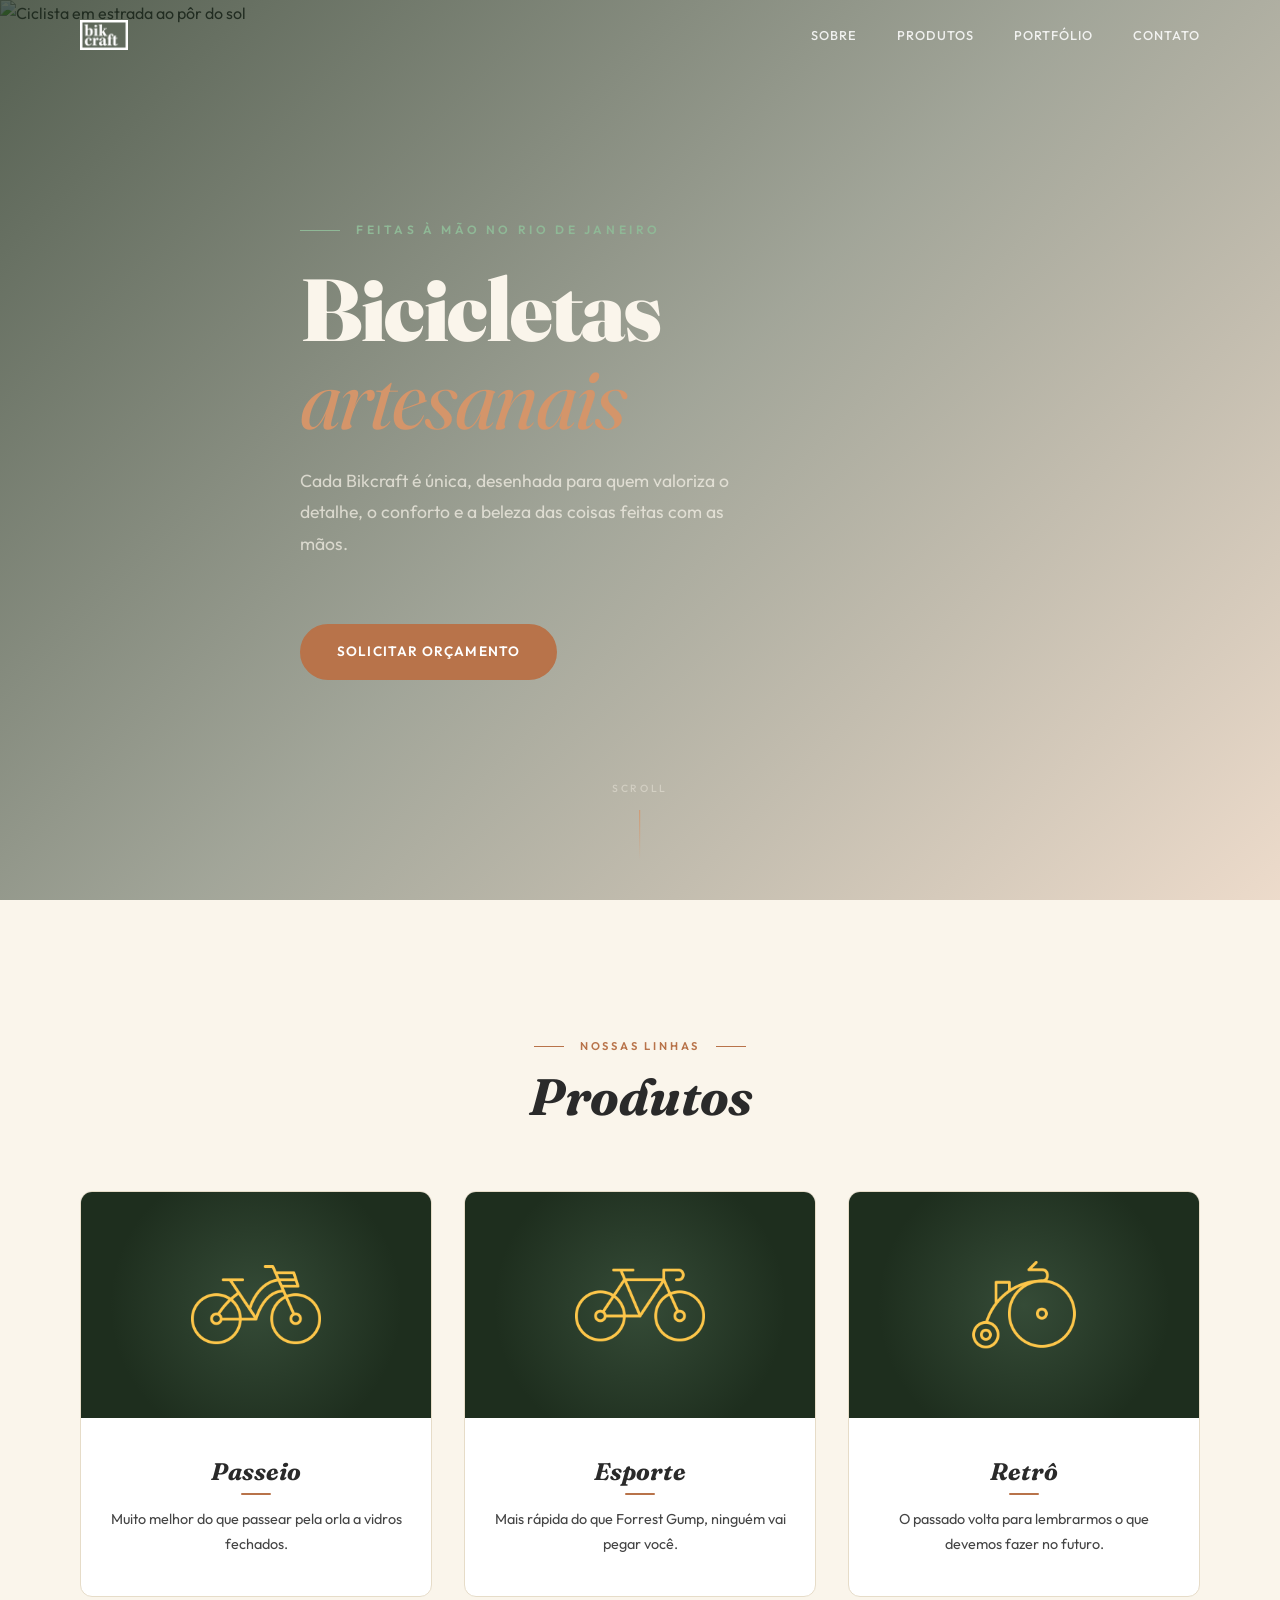
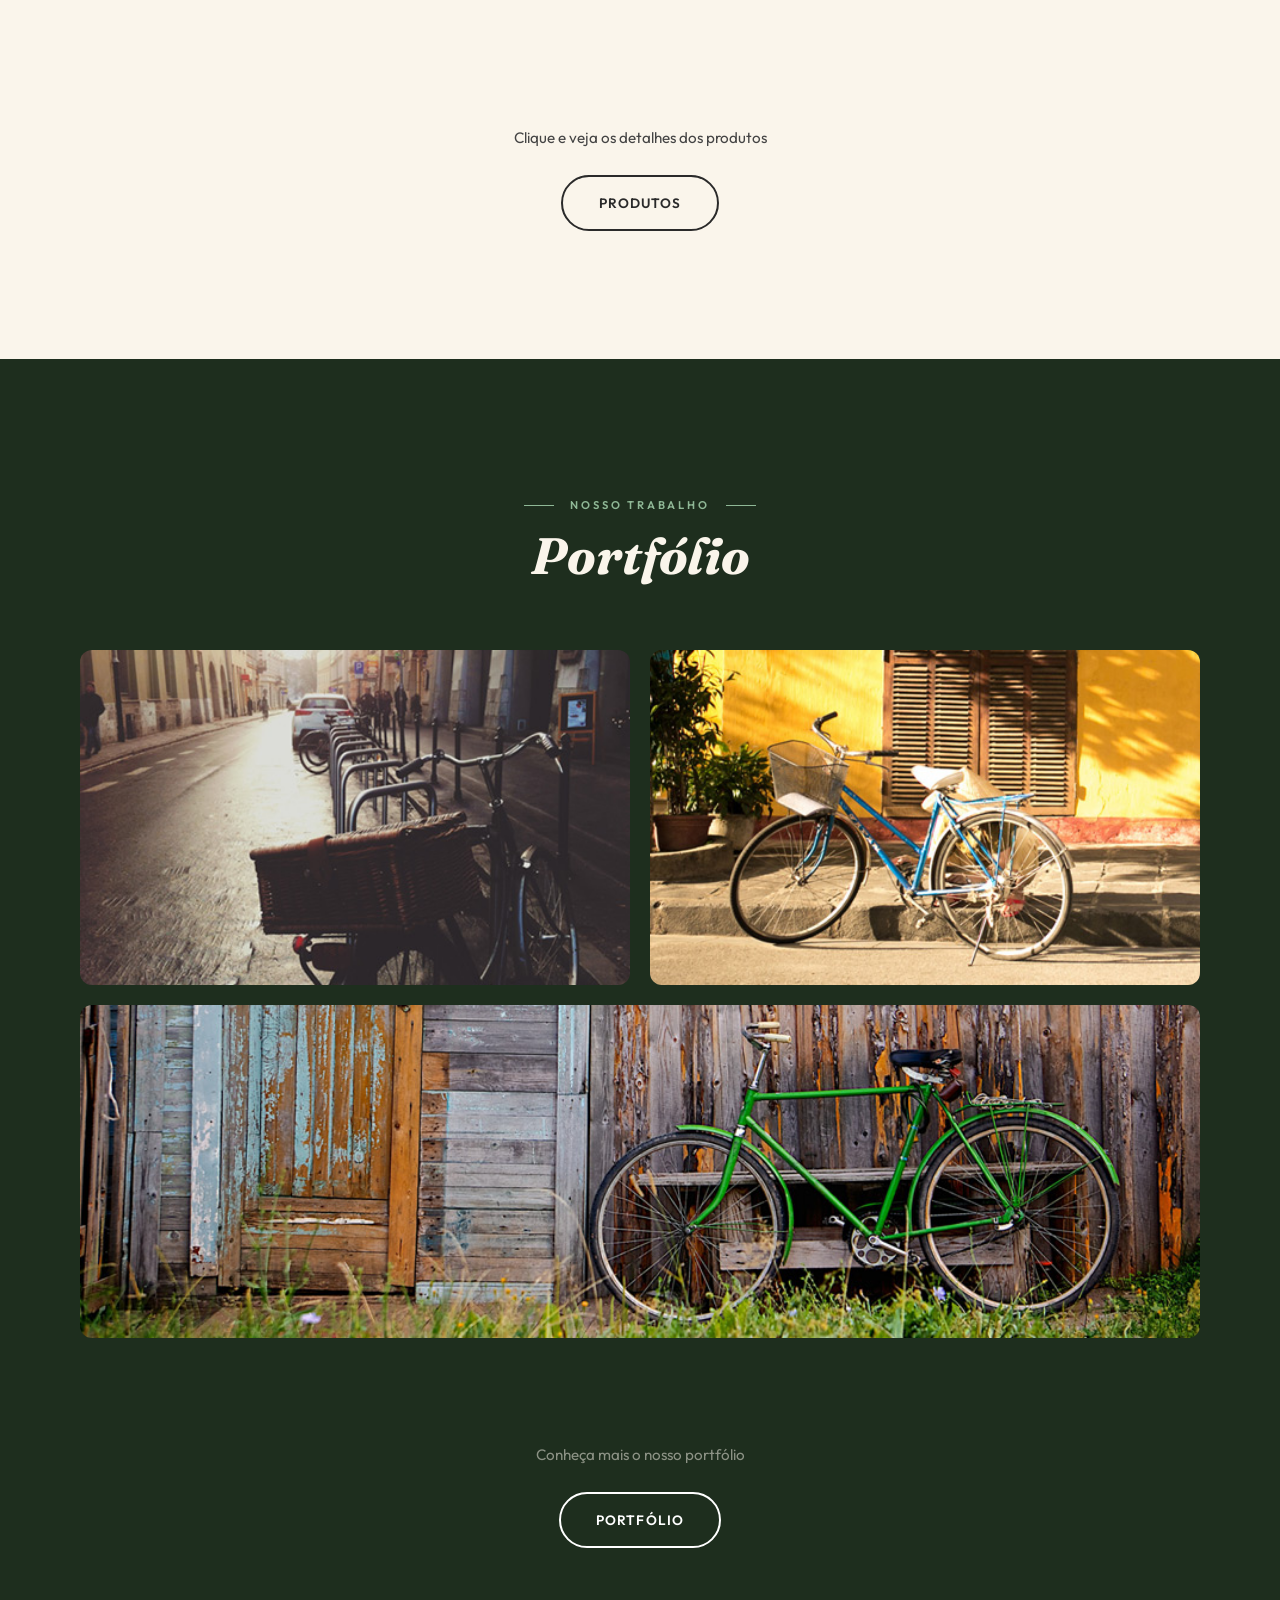
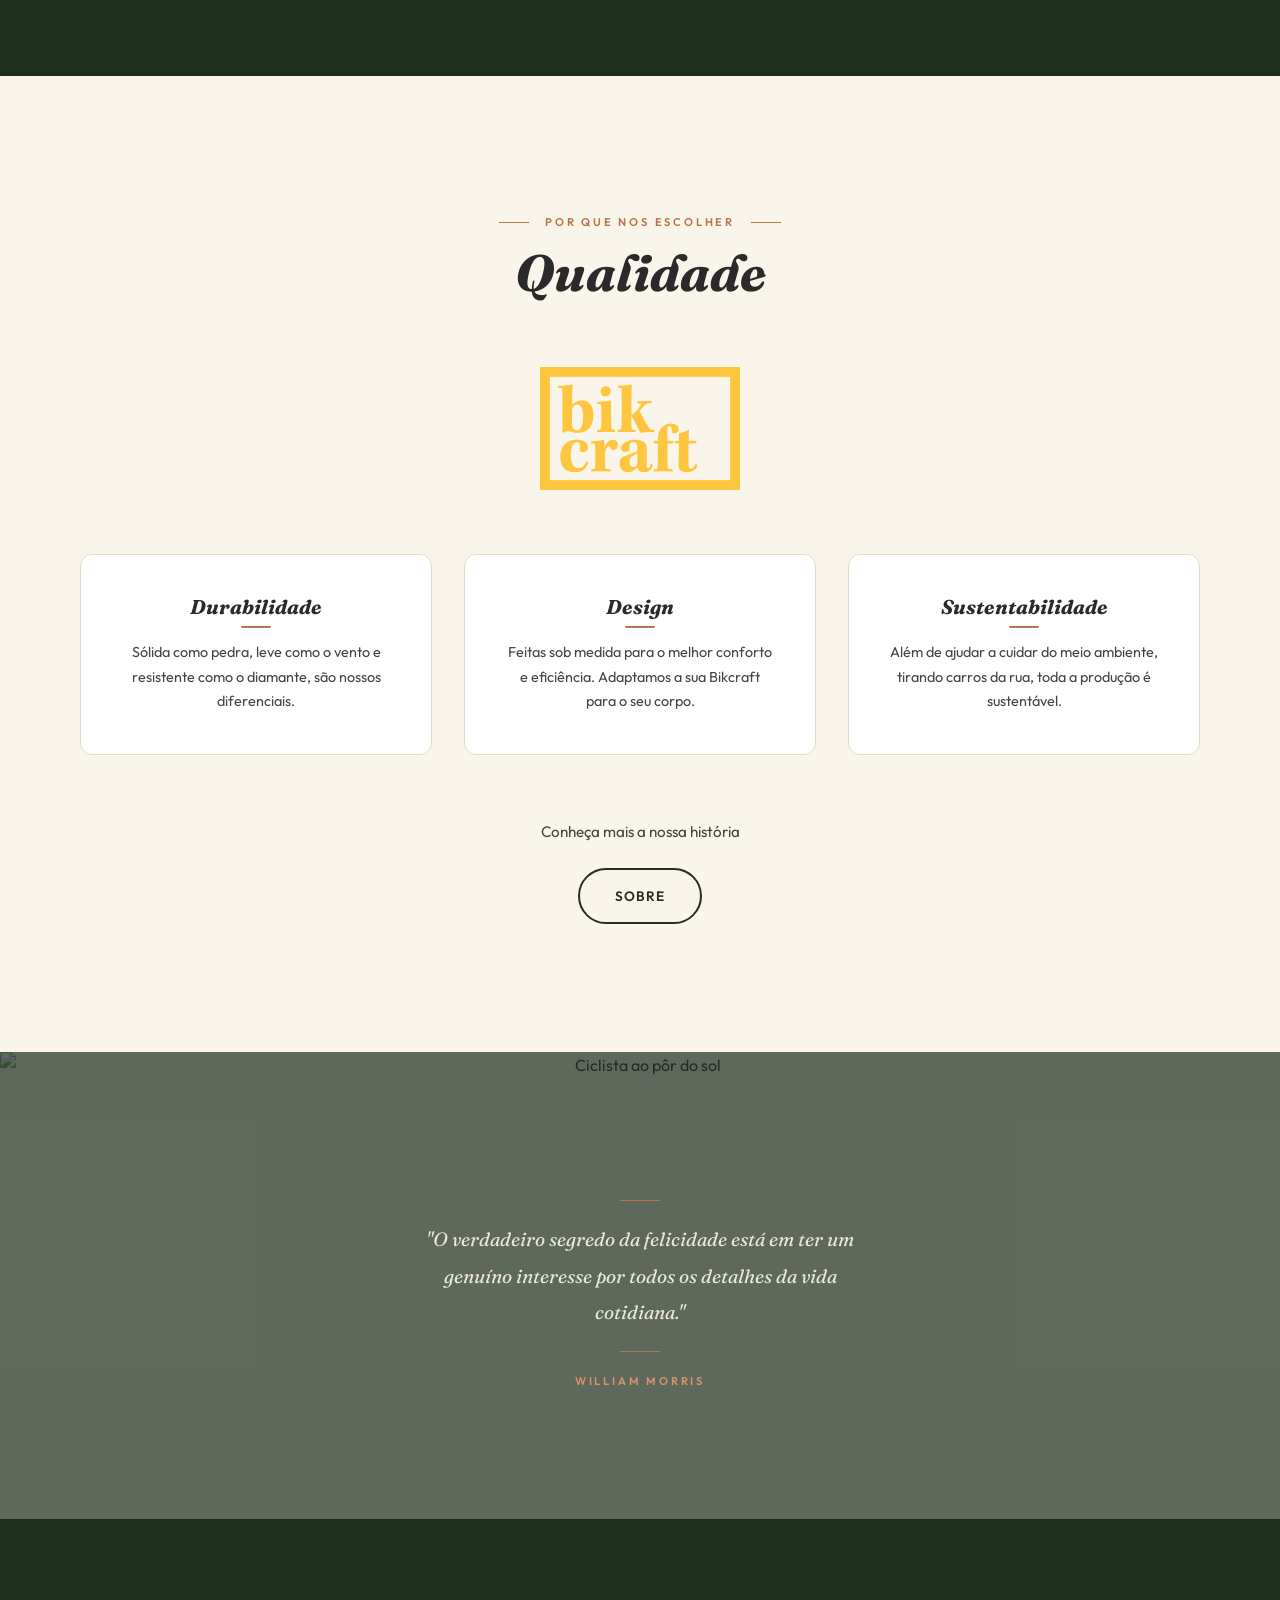
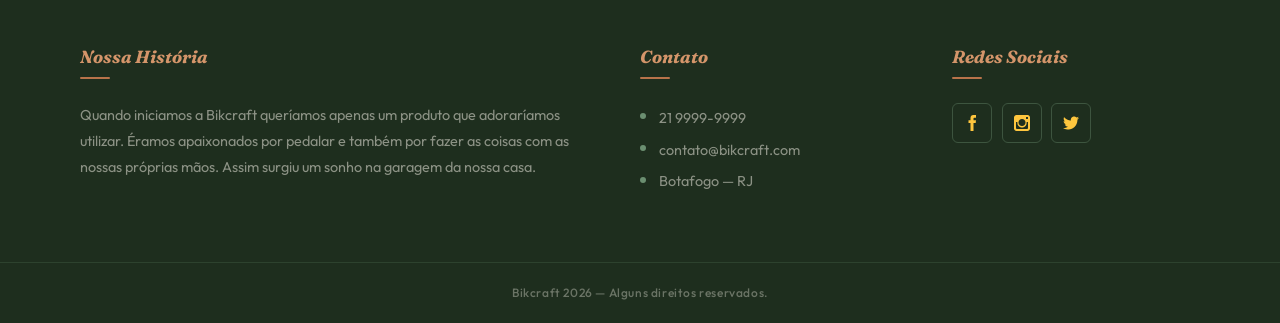
==== commit e1e7247f: "redesign Terra & Craft: estética orgânica com fotos Unsplash - Novo conceito de design "Terra & Craf" ====
--- a/index.html
+++ b/index.html
@@ -5,24 +5,18 @@
   <title>Bikcraft — Bicicletas Feitas à Mão</title>
   <meta name="description" content="Bicicletas artesanais personalizadas feitas à mão no Rio de Janeiro. Modelos Passeio, Esporte e Retrô.">
   <meta name="viewport" content="width=device-width, initial-scale=1">
-
-  <!-- Security headers -->
   <meta http-equiv="X-Content-Type-Options" content="nosniff">
   <meta http-equiv="X-Frame-Options" content="SAMEORIGIN">
   <meta name="referrer" content="strict-origin-when-cross-origin">
-
-  <!-- Open Graph -->
   <meta property="og:type" content="website">
   <meta property="og:title" content="Bikcraft — Bicicletas Feitas à Mão">
   <meta property="og:description" content="Bicicletas artesanais personalizadas feitas à mão no Rio de Janeiro.">
   <meta property="og:image" content="img/og-image.png">
-
   <link rel="shortcut icon" href="favicon.ico">
   <link rel="stylesheet" href="css/style.css">
 </head>
 <body>
 
-  <!-- Header -->
   <header class="header" role="banner">
     <div class="container header__inner">
       <a href="index.html" class="header__logo" aria-label="Bikcraft - Página inicial">
@@ -31,7 +25,7 @@
       <button class="header__toggle" aria-label="Abrir menu" aria-expanded="false" aria-controls="main-nav">
         <span></span><span></span><span></span>
       </button>
-      <nav class="header__nav" id="main-nav" role="navigation" aria-label="Navegação principal">
+      <nav class="header__nav" id="main-nav" aria-label="Navegação principal">
         <ul class="header__nav-list">
           <li><a href="sobre.html" class="header__nav-link">Sobre</a></li>
           <li><a href="produtos.html" class="header__nav-link">Produtos</a></li>
@@ -42,28 +36,29 @@
     </div>
   </header>
 
-  <!-- Hero -->
   <section class="hero" aria-label="Apresentação">
-    <div class="hero__bg" role="img" aria-label="Bicicleta artesanal"></div>
-    <div class="hero__content container">
-      <h1 class="hero__title reveal">Bicicletas<span>Feitas à Mão</span></h1>
-      <blockquote class="hero__quote reveal reveal-delay-2">
-        <p>"Não tenha nada em sua casa que você não considere útil ou acredite ser bonito."</p>
-        <cite>William Morris</cite>
-      </blockquote>
+    <div class="hero__bg">
+      <img src="https://images.unsplash.com/photo-1617391788424-1a12e234d37a?w=1920&q=80&auto=format&fit=crop" alt="Ciclista em estrada ao pôr do sol">
+    </div>
+    <div class="container hero__content">
+      <span class="hero__eyebrow reveal">Feitas à mão no Rio de Janeiro</span>
+      <h1 class="hero__title reveal reveal-delay-1">Bicicletas <em>artesanais</em></h1>
+      <p class="hero__desc reveal reveal-delay-2">Cada Bikcraft é única, desenhada para quem valoriza o detalhe, o conforto e a beleza das coisas feitas com as mãos.</p>
       <a href="produtos.html" class="btn btn--solid reveal reveal-delay-3">Solicitar Orçamento</a>
     </div>
-    <div class="hero__scroll" aria-hidden="true">Scroll</div>
+    <div class="hero__scroll" aria-hidden="true">
+      Scroll
+      <span class="hero__scroll-line"></span>
+    </div>
   </section>
 
-  <!-- Produtos -->
   <section class="products" id="produtos" aria-label="Nossos produtos">
     <div class="container">
       <div class="section-title reveal">
         <span class="section-title__label">Nossas linhas</span>
         <h2 class="section-title__heading">Produtos</h2>
       </div>
-      <div class="products__grid stagger-children">
+      <div class="products__grid">
         <article class="product-card reveal">
           <div class="product-card__icon">
             <img src="img/produtos/passeio.png" alt="Bikcraft Passeio" width="140" height="140">
@@ -73,7 +68,7 @@
             <p class="product-card__desc">Muito melhor do que passear pela orla a vidros fechados.</p>
           </div>
         </article>
-        <article class="product-card reveal">
+        <article class="product-card reveal reveal-delay-1">
           <div class="product-card__icon">
             <img src="img/produtos/esporte.png" alt="Bikcraft Esporte" width="140" height="140">
           </div>
@@ -82,7 +77,7 @@
             <p class="product-card__desc">Mais rápida do que Forrest Gump, ninguém vai pegar você.</p>
           </div>
         </article>
-        <article class="product-card reveal">
+        <article class="product-card reveal reveal-delay-2">
           <div class="product-card__icon">
             <img src="img/produtos/retro.png" alt="Bikcraft Retrô" width="140" height="140">
           </div>
@@ -94,12 +89,11 @@
       </div>
       <div class="cta reveal">
         <p>Clique e veja os detalhes dos produtos</p>
-        <a href="produtos.html" class="btn">Produtos</a>
+        <a href="produtos.html" class="btn btn--dark">Produtos</a>
       </div>
     </div>
   </section>
 
-  <!-- Portfólio -->
   <section class="portfolio" aria-label="Portfólio">
     <div class="container">
       <div class="section-title section-title--light reveal">
@@ -113,12 +107,11 @@
       </div>
       <div class="cta cta--light reveal">
         <p>Conheça mais o nosso portfólio</p>
-        <a href="portfolio.html" class="btn">Portfólio</a>
+        <a href="portfolio.html" class="btn btn--white">Portfólio</a>
       </div>
     </div>
   </section>
 
-  <!-- Qualidade -->
   <section class="quality" aria-label="Qualidade">
     <div class="container">
       <div class="section-title reveal">
@@ -128,36 +121,37 @@
       <div class="quality__image reveal">
         <img src="img/bikcraft-qualidade.png" alt="Bikcraft Qualidade" loading="lazy">
       </div>
-      <div class="quality__grid stagger-children">
+      <div class="quality__grid">
         <div class="quality__item reveal">
           <h3 class="quality__item-title">Durabilidade</h3>
           <p>Sólida como pedra, leve como o vento e resistente como o diamante, são nossos diferenciais.</p>
         </div>
-        <div class="quality__item reveal">
+        <div class="quality__item reveal reveal-delay-1">
           <h3 class="quality__item-title">Design</h3>
           <p>Feitas sob medida para o melhor conforto e eficiência. Adaptamos a sua Bikcraft para o seu corpo.</p>
         </div>
-        <div class="quality__item reveal">
+        <div class="quality__item reveal reveal-delay-2">
           <h3 class="quality__item-title">Sustentabilidade</h3>
           <p>Além de ajudar a cuidar do meio ambiente, tirando carros da rua, toda a produção é sustentável.</p>
         </div>
       </div>
       <div class="cta reveal">
         <p>Conheça mais a nossa história</p>
-        <a href="sobre.html" class="btn">Sobre</a>
+        <a href="sobre.html" class="btn btn--dark">Sobre</a>
       </div>
     </div>
   </section>
 
-  <!-- Quote Break -->
   <section class="quote-break" aria-label="Citação">
-    <blockquote class="quote-break__content reveal">
+    <div class="quote-break__bg">
+      <img src="https://images.unsplash.com/photo-1629534551635-763db44ea443?w=1920&q=80&auto=format&fit=crop" alt="Ciclista ao pôr do sol" loading="lazy">
+    </div>
+    <blockquote class="quote-break__content container reveal">
       <p class="quote-break__text">"O verdadeiro segredo da felicidade está em ter um genuíno interesse por todos os detalhes da vida cotidiana."</p>
       <cite>William Morris</cite>
     </blockquote>
   </section>
 
-  <!-- Footer -->
   <footer class="footer" role="contentinfo">
     <div class="container">
       <div class="footer__grid">
@@ -176,16 +170,14 @@
         <div class="reveal reveal-delay-2">
           <h3 class="footer__title">Redes Sociais</h3>
           <div class="footer__social">
-            <a href="https://facebook.com" target="_blank" rel="noopener noreferrer" aria-label="Facebook Bikcraft"><img src="img/redes-sociais/facebook.png" alt="" width="18" height="18"></a>
-            <a href="https://instagram.com" target="_blank" rel="noopener noreferrer" aria-label="Instagram Bikcraft"><img src="img/redes-sociais/instagram.png" alt="" width="18" height="18"></a>
-            <a href="https://twitter.com" target="_blank" rel="noopener noreferrer" aria-label="Twitter Bikcraft"><img src="img/redes-sociais/twitter.png" alt="" width="18" height="18"></a>
+            <a href="https://facebook.com" target="_blank" rel="noopener noreferrer" aria-label="Facebook"><img src="img/redes-sociais/facebook.png" alt="" width="16" height="16"></a>
+            <a href="https://instagram.com" target="_blank" rel="noopener noreferrer" aria-label="Instagram"><img src="img/redes-sociais/instagram.png" alt="" width="16" height="16"></a>
+            <a href="https://twitter.com" target="_blank" rel="noopener noreferrer" aria-label="Twitter"><img src="img/redes-sociais/twitter.png" alt="" width="16" height="16"></a>
           </div>
         </div>
       </div>
     </div>
-    <div class="footer__copy">
-      <p>Bikcraft 2026 — Alguns direitos reservados.</p>
-    </div>
+    <div class="footer__copy"><p>Bikcraft 2026 — Alguns direitos reservados.</p></div>
   </footer>
 
   <script src="js/main.js" defer></script>
--- a/css/style.css
+++ b/css/style.css
@@ -1,32 +1,36 @@
 /* ============================================================
-   BIKCRAFT — Industrial Craft Design System
-   Premium handmade bicycles from Rio de Janeiro
-   ============================================================ */
-
-@import url('https://fonts.googleapis.com/css2?family=Syne:wght@400;500;600;700;800&family=Source+Serif+4:ital,opsz,wght@0,8..60,300;0,8..60,400;0,8..60,600;1,8..60,400&display=swap');
-
-/* ============================================================
-   CUSTOM PROPERTIES
+   BIKCRAFT — "Terra & Craft" Design System
+   Organic luxury for handmade bicycles
+   ============================================================ */
+
+@import url('https://fonts.googleapis.com/css2?family=Fraunces:ital,opsz,wght@0,9..144,300;0,9..144,400;0,9..144,600;0,9..144,700;0,9..144,900;1,9..144,400&family=Outfit:wght@300;400;500;600;700&display=swap');
+
+/* ============================================================
+   TOKENS
    ============================================================ */
 :root {
-  --c-yellow: #fec63e;
-  --c-yellow-dark: #e5b238;
-  --c-yellow-glow: #fec63e33;
-  --c-black: #0a0a0a;
-  --c-black-soft: #141414;
-  --c-black-card: #1a1a1a;
+  /* Earth palette */
+  --c-cream: #faf5eb;
+  --c-cream-dark: #f0e8d8;
+  --c-sand: #e6dcc8;
+  --c-copper: #b8734a;
+  --c-copper-light: #d4956a;
+  --c-copper-glow: rgba(184, 115, 74, 0.2);
+  --c-olive: #1e2e1e;
+  --c-olive-soft: #2a3d2a;
+  --c-sage: #6b8f71;
+  --c-sage-light: #8fb896;
+  --c-charcoal: #2a2a2a;
+  --c-charcoal-light: #444;
   --c-white: #ffffff;
-  --c-gray-100: #f5f5f0;
-  --c-gray-200: #e8e8e3;
-  --c-gray-400: #999;
-  --c-gray-600: #666;
-  --c-gray-800: #333;
-  --c-success: #2ecc71;
-  --c-error: #e74c3c;
-
-  --f-display: 'Syne', sans-serif;
-  --f-body: 'Source Serif 4', Georgia, serif;
-
+  --c-error: #c0392b;
+  --c-success: #27ae60;
+
+  /* Type */
+  --f-display: 'Fraunces', Georgia, serif;
+  --f-body: 'Outfit', system-ui, sans-serif;
+
+  /* Space */
   --s-xs: 0.5rem;
   --s-sm: 1rem;
   --s-md: 1.5rem;
@@ -35,88 +39,60 @@
   --s-2xl: 6rem;
   --s-3xl: 8rem;
 
+  /* Layout */
   --max-w: 1200px;
-  --gutter: clamp(1rem, 4vw, 2rem);
-  --radius: 2px;
-  --radius-lg: 8px;
-
-  --ease-out: cubic-bezier(0.22, 1, 0.36, 1);
-  --ease-spring: cubic-bezier(0.34, 1.56, 0.64, 1);
+  --gutter: clamp(1.25rem, 5vw, 2.5rem);
+  --radius: 12px;
+  --radius-sm: 6px;
+  --radius-full: 9999px;
+
+  /* Motion */
+  --ease: cubic-bezier(0.25, 1, 0.5, 1);
+  --ease-bounce: cubic-bezier(0.34, 1.56, 0.64, 1);
   --dur-fast: 0.2s;
-  --dur-med: 0.4s;
+  --dur-med: 0.5s;
   --dur-slow: 0.8s;
 
-  --shadow-sm: 0 2px 8px rgba(0,0,0,0.08);
-  --shadow-md: 0 8px 30px rgba(0,0,0,0.12);
-  --shadow-lg: 0 20px 60px rgba(0,0,0,0.2);
-  --shadow-yellow: 0 8px 30px rgba(254,198,62,0.25);
-}
-
-/* ============================================================
-   RESET & BASE
-   ============================================================ */
-*, *::before, *::after {
-  margin: 0;
-  padding: 0;
-  box-sizing: border-box;
-}
-
-html {
-  scroll-behavior: smooth;
-  -webkit-text-size-adjust: 100%;
-}
+  /* Shadows */
+  --shadow-sm: 0 2px 12px rgba(42, 42, 42, 0.06);
+  --shadow-md: 0 8px 30px rgba(42, 42, 42, 0.1);
+  --shadow-lg: 0 20px 50px rgba(42, 42, 42, 0.14);
+  --shadow-copper: 0 8px 25px rgba(184, 115, 74, 0.2);
+}
+
+/* ============================================================
+   RESET
+   ============================================================ */
+*, *::before, *::after { margin: 0; padding: 0; box-sizing: border-box; }
+
+html { scroll-behavior: smooth; -webkit-text-size-adjust: 100%; }
 
 body {
   font-family: var(--f-body);
   font-size: 1rem;
+  font-weight: 400;
   line-height: 1.7;
-  color: var(--c-gray-800);
-  background: var(--c-white);
+  color: var(--c-charcoal);
+  background: var(--c-cream);
   overflow-x: hidden;
   -webkit-font-smoothing: antialiased;
-  -moz-osx-font-smoothing: grayscale;
-}
-
-a {
-  text-decoration: none;
-  color: inherit;
-  transition: color var(--dur-fast) var(--ease-out);
-}
-
+}
+
+a { text-decoration: none; color: inherit; transition: all var(--dur-fast) var(--ease); }
 ul, ol { list-style: none; }
-
-img {
-  display: block;
-  max-width: 100%;
-  height: auto;
-}
-
-button, input, textarea {
-  font-family: inherit;
-  font-size: inherit;
-  border: none;
-  outline: none;
-  background: none;
-}
-
+img { display: block; max-width: 100%; height: auto; }
+button, input, textarea, select { font-family: inherit; font-size: inherit; border: none; outline: none; background: none; }
 button { cursor: pointer; }
 
 h1, h2, h3, h4, h5, h6 {
   font-family: var(--f-display);
   font-weight: 700;
-  line-height: 1.1;
-  letter-spacing: -0.02em;
-}
-
-::selection {
-  background: var(--c-yellow);
-  color: var(--c-black);
-}
-
-:focus-visible {
-  outline: 3px solid var(--c-yellow);
-  outline-offset: 3px;
-}
+  line-height: 1.15;
+  color: var(--c-charcoal);
+}
+
+::selection { background: var(--c-copper); color: var(--c-white); }
+:focus-visible { outline: 3px solid var(--c-copper); outline-offset: 4px; border-radius: var(--radius-sm); }
 
 /* ============================================================
    UTILITIES
@@ -129,12 +105,9 @@
 }
 
 .sr-only {
-  position: absolute;
-  width: 1px; height: 1px;
-  padding: 0; margin: -1px;
-  overflow: hidden;
-  clip: rect(0,0,0,0);
-  white-space: nowrap; border: 0;
+  position: absolute; width: 1px; height: 1px;
+  padding: 0; margin: -1px; overflow: hidden;
+  clip: rect(0,0,0,0); white-space: nowrap; border: 0;
 }
 
 /* ============================================================
@@ -142,9 +115,8 @@
    ============================================================ */
 .reveal {
   opacity: 0;
-  transform: translateY(30px);
-  transition: opacity var(--dur-slow) var(--ease-out),
-              transform var(--dur-slow) var(--ease-out);
+  transform: translateY(40px);
+  transition: opacity var(--dur-slow) var(--ease), transform var(--dur-slow) var(--ease);
 }
 
 .reveal.is-visible {
@@ -152,15 +124,10 @@
   transform: translateY(0);
 }
 
-.reveal-delay-1 { transition-delay: 0.1s; }
-.reveal-delay-2 { transition-delay: 0.2s; }
-.reveal-delay-3 { transition-delay: 0.3s; }
-.reveal-delay-4 { transition-delay: 0.4s; }
-
-.stagger-children .reveal:nth-child(1) { transition-delay: 0s; }
-.stagger-children .reveal:nth-child(2) { transition-delay: 0.1s; }
-.stagger-children .reveal:nth-child(3) { transition-delay: 0.2s; }
-.stagger-children .reveal:nth-child(4) { transition-delay: 0.3s; }
+.reveal-delay-1 { transition-delay: 0.12s; }
+.reveal-delay-2 { transition-delay: 0.24s; }
+.reveal-delay-3 { transition-delay: 0.36s; }
+.reveal-delay-4 { transition-delay: 0.48s; }
 
 /* ============================================================
    BUTTONS
@@ -168,19 +135,20 @@
 .btn {
   display: inline-flex;
   align-items: center;
-  gap: 0.75rem;
-  font-family: var(--f-display);
-  font-size: 0.875rem;
-  font-weight: 700;
+  gap: 0.6rem;
+  font-family: var(--f-body);
+  font-size: 0.85rem;
+  font-weight: 600;
+  letter-spacing: 0.08em;
   text-transform: uppercase;
-  letter-spacing: 0.1em;
-  padding: 1rem 2.5rem;
-  border: 2px solid var(--c-yellow);
-  color: var(--c-yellow);
+  padding: 0.9rem 2.2rem;
+  border-radius: var(--radius-full);
+  border: 2px solid var(--c-copper);
+  color: var(--c-copper);
   background: transparent;
   position: relative;
   overflow: hidden;
-  transition: all var(--dur-med) var(--ease-out);
+  transition: all var(--dur-med) var(--ease);
   z-index: 1;
 }
 
@@ -188,58 +156,39 @@
   content: '';
   position: absolute;
   inset: 0;
-  background: var(--c-yellow);
+  background: var(--c-copper);
+  border-radius: inherit;
   transform: scaleX(0);
   transform-origin: right;
-  transition: transform var(--dur-med) var(--ease-out);
+  transition: transform var(--dur-med) var(--ease);
   z-index: -1;
 }
 
-.btn:hover {
-  color: var(--c-black);
-  border-color: var(--c-yellow);
-}
-
-.btn:hover::before {
-  transform: scaleX(1);
-  transform-origin: left;
-}
+.btn:hover { color: var(--c-white); }
+.btn:hover::before { transform: scaleX(1); transform-origin: left; }
 
 .btn--solid {
-  background: var(--c-yellow);
-  color: var(--c-black);
-  border-color: var(--c-yellow);
-}
-
-.btn--solid::before { background: var(--c-black); }
-
-.btn--solid:hover {
-  color: var(--c-yellow);
-  border-color: var(--c-black);
-}
+  background: var(--c-copper);
+  color: var(--c-white);
+  border-color: var(--c-copper);
+}
+
+.btn--solid::before { background: var(--c-olive); }
+.btn--solid:hover { color: var(--c-cream); border-color: var(--c-olive); }
 
 .btn--white {
   border-color: var(--c-white);
   color: var(--c-white);
 }
-
 .btn--white::before { background: var(--c-white); }
-
-.btn--white:hover {
-  color: var(--c-black);
-  border-color: var(--c-white);
-}
-
-.btn svg,
-.btn .btn-arrow {
-  width: 18px; height: 18px;
-  transition: transform var(--dur-fast) var(--ease-out);
-}
-
-.btn:hover svg,
-.btn:hover .btn-arrow {
-  transform: translateX(4px);
-}
+.btn--white:hover { color: var(--c-olive); }
+
+.btn--dark {
+  border-color: var(--c-charcoal);
+  color: var(--c-charcoal);
+}
+.btn--dark::before { background: var(--c-charcoal); }
+.btn--dark:hover { color: var(--c-cream); }
 
 /* ============================================================
    SECTION TITLE
@@ -250,39 +199,40 @@
 }
 
 .section-title__label {
-  display: inline-block;
-  font-family: var(--f-display);
-  font-size: 0.75rem;
+  display: inline-flex;
+  align-items: center;
+  gap: 1rem;
+  font-family: var(--f-body);
+  font-size: 0.7rem;
   font-weight: 600;
   text-transform: uppercase;
-  letter-spacing: 0.2em;
-  color: var(--c-yellow);
-  margin-bottom: var(--s-sm);
+  letter-spacing: 0.25em;
+  color: var(--c-copper);
+  margin-bottom: 0.75rem;
 }
 
 .section-title__label::before,
 .section-title__label::after {
   content: '';
-  display: inline-block;
-  width: 40px; height: 1px;
-  background: var(--c-yellow);
-  vertical-align: middle;
-  margin: 0 1rem;
+  width: 30px; height: 1px;
+  background: var(--c-copper);
 }
 
 .section-title__heading {
   font-family: var(--f-display);
-  font-size: clamp(2rem, 4vw, 3rem);
-  font-weight: 800;
-  text-transform: uppercase;
-  letter-spacing: -0.02em;
-}
-
-.section-title--light .section-title__heading { color: var(--c-white); }
-.section-title--light .section-title__label { color: var(--c-yellow); }
-
-/* ============================================================
-   HEADER / NAV
+  font-size: clamp(2rem, 4vw, 3.25rem);
+  font-weight: 700;
+  font-style: italic;
+  color: var(--c-charcoal);
+}
+
+.section-title--light .section-title__heading { color: var(--c-cream); }
+.section-title--light .section-title__label { color: var(--c-sage-light); }
+.section-title--light .section-title__label::before,
+.section-title--light .section-title__label::after { background: var(--c-sage-light); }
+
+/* ============================================================
+   HEADER
    ============================================================ */
 .header {
   position: fixed;
@@ -290,15 +240,15 @@
   width: 100%;
   z-index: 100;
   padding: 1.25rem 0;
-  transition: all var(--dur-med) var(--ease-out);
+  transition: all var(--dur-med) var(--ease);
 }
 
 .header.is-scrolled {
-  background: rgba(10, 10, 10, 0.92);
-  backdrop-filter: blur(20px);
-  -webkit-backdrop-filter: blur(20px);
-  padding: 0.75rem 0;
-  box-shadow: 0 1px 0 rgba(254, 198, 62, 0.15);
+  background: rgba(250, 245, 235, 0.92);
+  backdrop-filter: blur(16px);
+  -webkit-backdrop-filter: blur(16px);
+  padding: 0.6rem 0;
+  box-shadow: 0 1px 20px rgba(42,42,42,0.06);
 }
 
 .header__inner {
@@ -308,63 +258,68 @@
 }
 
 .header__logo {
+  z-index: 101;
+  transition: transform var(--dur-fast) var(--ease);
+}
+
+.header__logo:hover { transform: scale(1.03); }
+
+.header__logo img {
+  height: 30px;
+  width: auto;
+}
+
+/* On hero (dark bg) - invert logo */
+body:not(.page-internal) .header:not(.is-scrolled) .header__logo img {
+  filter: brightness(0) invert(1);
+}
+
+.header__nav {
   display: flex;
   align-items: center;
-  z-index: 101;
-}
-
-.header__logo img {
-  height: 32px;
-  width: auto;
-  filter: brightness(0) invert(1);
-  transition: filter var(--dur-fast) var(--ease-out);
-}
-
-.header__logo:hover img {
-  filter: brightness(0) invert(1) drop-shadow(0 0 8px rgba(254,198,62,0.5));
-}
-
-.header__nav {
-  display: flex;
-  align-items: center;
+}
+
+.header__nav-list {
+  display: flex;
   gap: 2.5rem;
 }
 
-.header__nav-list {
-  display: flex;
-  gap: 2rem;
-}
-
 .header__nav-link {
-  font-family: var(--f-display);
+  font-family: var(--f-body);
   font-size: 0.8rem;
-  font-weight: 600;
+  font-weight: 500;
+  letter-spacing: 0.08em;
   text-transform: uppercase;
-  letter-spacing: 0.12em;
-  color: rgba(255,255,255,0.7);
-  padding: 0.5rem 0;
-  position: relative;
-  transition: color var(--dur-fast) var(--ease-out);
+  color: var(--c-charcoal);
+  padding: 0.4rem 0;
+  position: relative;
+}
+
+/* On hero pages - white nav text */
+body:not(.page-internal) .header:not(.is-scrolled) .header__nav-link {
+  color: rgba(255,255,255,0.85);
+}
+
+body:not(.page-internal) .header:not(.is-scrolled) .header__nav-link:hover,
+body:not(.page-internal) .header:not(.is-scrolled) .header__nav-link.is-active {
+  color: var(--c-white);
 }
 
 .header__nav-link::after {
   content: '';
   position: absolute;
-  bottom: 0; left: 0;
+  bottom: -2px; left: 0;
   width: 0; height: 2px;
-  background: var(--c-yellow);
-  transition: width var(--dur-med) var(--ease-out);
-}
+  background: var(--c-copper);
+  border-radius: 2px;
+  transition: width var(--dur-med) var(--ease);
+}
+
+.header__nav-link:hover::after,
+.header__nav-link.is-active::after { width: 100%; }
 
 .header__nav-link:hover,
-.header__nav-link.is-active {
-  color: var(--c-white);
-}
-
-.header__nav-link:hover::after,
-.header__nav-link.is-active::after {
-  width: 100%;
-}
+.header__nav-link.is-active { color: var(--c-copper); }
 
 /* Mobile toggle */
 .header__toggle {
@@ -374,16 +329,18 @@
   padding: 8px;
   z-index: 101;
   cursor: pointer;
-  background: none;
-  border: none;
 }
 
 .header__toggle span {
   display: block;
-  width: 24px; height: 2px;
+  width: 22px; height: 2px;
+  background: var(--c-charcoal);
+  border-radius: 2px;
+  transition: all var(--dur-fast) var(--ease);
+}
+
+body:not(.page-internal) .header:not(.is-scrolled) .header__toggle span {
   background: var(--c-white);
-  transition: all var(--dur-fast) var(--ease-out);
-  transform-origin: center;
 }
 
 .header__toggle.is-open span:nth-child(1) { transform: rotate(45deg) translate(5px, 5px); }
@@ -398,122 +355,118 @@
   min-height: 100vh;
   display: flex;
   align-items: center;
-  background: var(--c-black);
   overflow: hidden;
 }
 
 .hero__bg {
   position: absolute;
   inset: 0;
-  background-image: url('../img/bg.jpg');
-  background-size: cover;
-  background-position: center;
-  opacity: 0.5;
+}
+
+.hero__bg img {
+  width: 100%; height: 100%;
+  object-fit: cover;
 }
 
 .hero__bg::after {
   content: '';
   position: absolute;
   inset: 0;
-  background: linear-gradient(to bottom,
-    rgba(10,10,10,0.4) 0%,
-    rgba(10,10,10,0.2) 40%,
-    rgba(10,10,10,0.8) 100%);
+  background: linear-gradient(
+    135deg,
+    rgba(30, 46, 30, 0.75) 0%,
+    rgba(30, 46, 30, 0.4) 50%,
+    rgba(184, 115, 74, 0.2) 100%
+  );
 }
 
 .hero__content {
   position: relative;
   z-index: 2;
-  text-align: center;
-  width: 100%;
-  padding: var(--s-3xl) var(--gutter);
+  max-width: 680px;
+  padding: var(--s-3xl) 0;
+}
+
+.hero__eyebrow {
+  font-family: var(--f-body);
+  font-size: 0.75rem;
+  font-weight: 600;
+  text-transform: uppercase;
+  letter-spacing: 0.3em;
+  color: var(--c-sage-light);
+  margin-bottom: var(--s-md);
+  display: flex;
+  align-items: center;
+  gap: 1rem;
+}
+
+.hero__eyebrow::before {
+  content: '';
+  width: 40px; height: 1px;
+  background: var(--c-sage-light);
 }
 
 .hero__title {
   font-family: var(--f-display);
-  font-size: clamp(3rem, 8vw, 7rem);
-  font-weight: 800;
-  color: var(--c-white);
-  text-transform: uppercase;
-  line-height: 0.95;
-  letter-spacing: -0.03em;
-  margin-bottom: var(--s-lg);
-}
-
-.hero__title span {
-  display: block;
-  color: var(--c-yellow);
-}
-
-.hero__quote {
-  max-width: 420px;
-  margin: 0 auto var(--s-xl);
-  color: rgba(255,255,255,0.7);
+  font-size: clamp(3rem, 7vw, 5.5rem);
+  font-weight: 900;
+  color: var(--c-cream);
+  line-height: 1;
+  letter-spacing: -0.02em;
+  margin-bottom: var(--s-md);
+}
+
+.hero__title em {
   font-style: italic;
-  font-size: 1.05rem;
-  line-height: 1.7;
-}
-
-.hero__quote::before,
-.hero__quote::after {
-  content: '';
-  display: block;
-  width: 50px; height: 1px;
-  background: var(--c-yellow);
-  margin: 1rem auto;
-}
-
-.hero__quote cite {
-  display: block;
-  font-style: normal;
-  font-family: var(--f-display);
-  font-size: 0.75rem;
-  font-weight: 700;
-  letter-spacing: 0.2em;
-  text-transform: uppercase;
-  color: var(--c-yellow);
-  margin-top: 1rem;
+  font-weight: 400;
+  color: var(--c-copper-light);
+}
+
+.hero__desc {
+  font-size: 1.1rem;
+  color: rgba(250, 245, 235, 0.7);
+  max-width: 460px;
+  margin-bottom: var(--s-xl);
+  line-height: 1.8;
 }
 
 .hero__scroll {
   position: absolute;
-  bottom: 2rem; left: 50%;
+  bottom: 2.5rem; left: 50%;
   transform: translateX(-50%);
   z-index: 2;
   display: flex;
   flex-direction: column;
   align-items: center;
-  gap: 0.5rem;
-  color: rgba(255,255,255,0.5);
-  font-family: var(--f-display);
+  gap: 0.75rem;
+  color: rgba(250,245,235,0.4);
   font-size: 0.65rem;
-  letter-spacing: 0.2em;
+  font-weight: 500;
+  letter-spacing: 0.25em;
   text-transform: uppercase;
-  animation: float 2s ease-in-out infinite;
-}
-
-.hero__scroll::after {
-  content: '';
-  width: 1px; height: 40px;
-  background: linear-gradient(to bottom, var(--c-yellow), transparent);
-}
-
-@keyframes float {
-  0%, 100% { transform: translateX(-50%) translateY(0); }
-  50% { transform: translateX(-50%) translateY(8px); }
-}
-
-/* ============================================================
-   HERO INTERNAL (subpages)
+}
+
+.hero__scroll-line {
+  width: 1px; height: 50px;
+  background: linear-gradient(to bottom, var(--c-copper-light), transparent);
+  animation: scrollPulse 2s ease-in-out infinite;
+}
+
+@keyframes scrollPulse {
+  0%, 100% { opacity: 0.4; transform: scaleY(1); }
+  50% { opacity: 1; transform: scaleY(1.2); }
+}
+
+/* ============================================================
+   HERO INTERNAL
    ============================================================ */
 .hero-internal {
   position: relative;
-  height: 50vh;
-  min-height: 340px;
+  height: 55vh;
+  min-height: 360px;
   display: flex;
   align-items: center;
   justify-content: center;
-  background: var(--c-black);
   overflow: hidden;
   text-align: center;
 }
@@ -521,22 +474,19 @@
 .hero-internal__bg {
   position: absolute;
   inset: 0;
-  background-size: cover;
-  background-position: center;
-  opacity: 0.4;
+}
+
+.hero-internal__bg img {
+  width: 100%; height: 100%;
+  object-fit: cover;
 }
 
 .hero-internal__bg::after {
   content: '';
   position: absolute;
   inset: 0;
-  background: linear-gradient(to bottom, rgba(10,10,10,0.3), rgba(10,10,10,0.7));
-}
-
-.hero-internal--produtos .hero-internal__bg { background-image: url('../img/bg-produtos.jpg'); }
-.hero-internal--sobre .hero-internal__bg { background-image: url('../img/bg-sobre.jpg'); }
-.hero-internal--portfolio .hero-internal__bg { background-image: url('../img/bg-portfolio.jpg'); }
-.hero-internal--contato .hero-internal__bg { background-image: url('../img/bg-contato.jpg'); }
+  background: linear-gradient(to bottom, rgba(30,46,30,0.6), rgba(30,46,30,0.75));
+}
 
 .hero-internal__content {
   position: relative;
@@ -545,32 +495,31 @@
 
 .hero-internal__title {
   font-size: clamp(2.5rem, 5vw, 4rem);
-  font-weight: 800;
-  color: var(--c-white);
-  text-transform: uppercase;
-  letter-spacing: -0.02em;
+  font-weight: 900;
+  color: var(--c-cream);
+  font-style: italic;
 }
 
 .hero-internal__title::after {
   content: '';
   display: block;
-  width: 60px; height: 3px;
-  background: var(--c-yellow);
-  margin: 0.75rem auto 0;
+  width: 50px; height: 3px;
+  background: var(--c-copper);
+  margin: 1rem auto 0;
+  border-radius: 3px;
 }
 
 .hero-internal__subtitle {
-  color: rgba(255,255,255,0.6);
-  font-size: 1.1rem;
+  color: rgba(250,245,235,0.6);
+  font-size: 1.05rem;
   margin-top: 0.75rem;
 }
 
 /* ============================================================
-   PRODUCTS SECTION (Home)
+   PRODUCTS (Home cards)
    ============================================================ */
 .products {
   padding: var(--s-3xl) 0;
-  background: var(--c-gray-100);
 }
 
 .products__grid {
@@ -582,78 +531,75 @@
 
 .product-card {
   background: var(--c-white);
-  text-align: center;
+  border-radius: var(--radius);
   overflow: hidden;
-  transition: transform var(--dur-med) var(--ease-out),
-              box-shadow var(--dur-med) var(--ease-out);
+  transition: transform var(--dur-med) var(--ease), box-shadow var(--dur-med) var(--ease);
+  border: 1px solid var(--c-sand);
 }
 
 .product-card:hover {
-  transform: translateY(-8px);
+  transform: translateY(-10px);
   box-shadow: var(--shadow-lg);
 }
 
 .product-card__icon {
-  background: var(--c-black);
-  padding: var(--s-lg) var(--s-md);
+  background: var(--c-olive);
+  padding: var(--s-xl) var(--s-md);
   display: flex;
   align-items: center;
   justify-content: center;
-  min-height: 180px;
-  position: relative;
-  overflow: hidden;
-}
-
-.product-card__icon::after {
+  min-height: 200px;
+  position: relative;
+}
+
+.product-card__icon::before {
   content: '';
   position: absolute;
   inset: 0;
-  background: var(--c-yellow);
-  opacity: 0;
-  transition: opacity var(--dur-med) var(--ease-out);
-}
-
-.product-card:hover .product-card__icon::after { opacity: 0.08; }
+  background: radial-gradient(circle at 50% 50%, rgba(107,143,113,0.3), transparent 70%);
+}
 
 .product-card__icon img {
   max-height: 120px;
   margin: 0 auto;
   position: relative;
   z-index: 1;
-  transition: transform var(--dur-med) var(--ease-out);
-}
-
-.product-card:hover .product-card__icon img { transform: scale(1.05); }
+  transition: transform var(--dur-med) var(--ease);
+}
+
+.product-card:hover .product-card__icon img { transform: scale(1.08) rotate(-2deg); }
 
 .product-card__body {
   padding: var(--s-lg) var(--s-md);
-  background: var(--c-yellow);
+  text-align: center;
 }
 
 .product-card__name {
   font-family: var(--f-display);
-  font-size: 1.25rem;
+  font-size: 1.5rem;
   font-weight: 700;
-  text-transform: uppercase;
-  letter-spacing: 0.05em;
+  font-style: italic;
+  margin-bottom: 0.25rem;
 }
 
 .product-card__name::after {
   content: '';
   display: block;
-  width: 40px; height: 2px;
-  background: var(--c-black);
+  width: 30px; height: 2px;
+  background: var(--c-copper);
   margin: 0.5rem auto 0;
+  border-radius: 2px;
 }
 
 .product-card__desc {
-  font-size: 0.95rem;
-  color: rgba(0,0,0,0.7);
+  font-size: 0.9rem;
+  color: var(--c-charcoal-light);
   margin-top: 0.75rem;
-}
-
-/* ============================================================
-   PRODUCTS PAGE (Detail)
+  line-height: 1.7;
+}
+
+/* ============================================================
+   PRODUCT DETAIL PAGE
    ============================================================ */
 .product-detail {
   padding: var(--s-3xl) 0;
@@ -678,39 +624,43 @@
   grid-column: 1 / -1;
   position: relative;
   overflow: hidden;
+  border-radius: var(--radius);
 }
 
 .product-detail__img-main img {
   width: 100%;
-  transition: transform var(--dur-slow) var(--ease-out);
-}
-
-.product-detail__img-main:hover img { transform: scale(1.03); }
+  transition: transform var(--dur-slow) var(--ease);
+}
+
+.product-detail__img-main:hover img { transform: scale(1.04); }
 
 .product-detail__label {
   position: absolute;
   bottom: 0; left: 0; right: 0;
   padding: 2rem;
-  background: linear-gradient(to top, rgba(0,0,0,0.8), transparent);
+  background: linear-gradient(to top, rgba(30,46,30,0.85), transparent);
+  border-radius: 0 0 var(--radius) var(--radius);
 }
 
 .product-detail__name {
   font-size: clamp(1.5rem, 3vw, 2.5rem);
-  color: var(--c-white);
-  text-transform: uppercase;
+  color: var(--c-cream);
+  font-style: italic;
 }
 
 .product-detail__name::after {
   content: '';
   display: block;
-  width: 50px; height: 3px;
-  background: var(--c-yellow);
+  width: 40px; height: 3px;
+  background: var(--c-copper);
   margin-top: 0.5rem;
+  border-radius: 3px;
 }
 
 .product-detail__sidebar {
-  background: var(--c-black);
+  background: var(--c-olive);
   padding: var(--s-xl);
+  border-radius: var(--radius);
 }
 
 .product-detail__sidebar-icon {
@@ -719,13 +669,13 @@
   justify-content: center;
   padding: var(--s-lg) 0;
   margin-bottom: var(--s-lg);
-  border-bottom: 1px solid rgba(255,255,255,0.1);
+  border-bottom: 1px solid rgba(250,245,235,0.1);
 }
 
 .product-detail__sidebar-icon img { max-height: 100px; }
 
 .product-detail__text {
-  color: rgba(255,255,255,0.8);
+  color: rgba(250,245,235,0.75);
   font-size: 1rem;
   line-height: 1.8;
   margin-bottom: var(--s-lg);
@@ -734,41 +684,54 @@
 .product-detail__features {
   display: grid;
   grid-template-columns: 1fr 1fr;
-  gap: 2px;
+  gap: 3px;
 }
 
 .product-detail__feature {
-  background: var(--c-yellow);
-  padding: 1rem;
+  background: var(--c-copper);
+  color: var(--c-white);
+  padding: 0.9rem;
   text-align: center;
-  font-family: var(--f-display);
-  font-weight: 700;
-  font-size: 0.85rem;
+  font-family: var(--f-body);
+  font-weight: 600;
+  font-size: 0.8rem;
   text-transform: uppercase;
   letter-spacing: 0.05em;
-  transition: background var(--dur-fast) var(--ease-out);
-}
-
-.product-detail__feature:hover { background: var(--c-yellow-dark); }
-
-/* ============================================================
-   PORTFOLIO SECTION
+  border-radius: var(--radius-sm);
+  transition: background var(--dur-fast) var(--ease);
+}
+
+.product-detail__feature:hover { background: var(--c-copper-light); }
+
+.product-detail__gallery > div:not(.product-detail__img-main) {
+  border-radius: var(--radius);
+  overflow: hidden;
+}
+
+.product-detail__gallery > div:not(.product-detail__img-main) img {
+  width: 100%; height: 100%;
+  object-fit: cover;
+}
+
+/* ============================================================
+   PORTFOLIO
    ============================================================ */
 .portfolio {
   padding: var(--s-3xl) 0;
-  background: var(--c-black);
+  background: var(--c-olive);
 }
 
 .portfolio__grid {
   display: grid;
   grid-template-columns: 1fr 1fr;
-  gap: 1.5rem;
+  gap: 1.25rem;
   margin-bottom: var(--s-lg);
 }
 
 .portfolio__item {
   overflow: hidden;
   position: relative;
+  border-radius: var(--radius);
 }
 
 .portfolio__item--wide { grid-column: 1 / -1; }
@@ -776,40 +739,41 @@
 .portfolio__item img {
   width: 100%; height: 100%;
   object-fit: cover;
-  transition: transform var(--dur-slow) var(--ease-out);
-}
-
-.portfolio__item:hover img { transform: scale(1.05); }
+  transition: transform var(--dur-slow) var(--ease);
+}
+
+.portfolio__item:hover img { transform: scale(1.06); }
 
 .portfolio__item::after {
   content: '';
   position: absolute;
   inset: 0;
-  background: var(--c-yellow);
+  border-radius: var(--radius);
+  background: linear-gradient(to top, rgba(30,46,30,0.4), transparent);
   opacity: 0;
-  mix-blend-mode: multiply;
-  transition: opacity var(--dur-med) var(--ease-out);
-}
-
-.portfolio__item:hover::after { opacity: 0.2; }
+  transition: opacity var(--dur-med) var(--ease);
+}
+
+.portfolio__item:hover::after { opacity: 1; }
 
 /* ============================================================
    TESTIMONIALS
    ============================================================ */
 .testimonials {
   padding: var(--s-3xl) 0;
+  background: var(--c-cream-dark);
 }
 
 .testimonials__slider {
   position: relative;
-  max-width: 600px;
+  max-width: 640px;
   margin: 0 auto;
   overflow: hidden;
 }
 
 .testimonials__track {
   display: flex;
-  transition: transform var(--dur-slow) var(--ease-out);
+  transition: transform var(--dur-slow) var(--ease);
 }
 
 .testimonial {
@@ -819,10 +783,11 @@
 }
 
 .testimonial__text {
+  font-family: var(--f-display);
   font-style: italic;
-  font-size: 1.15rem;
-  line-height: 1.9;
-  color: var(--c-gray-800);
+  font-size: 1.25rem;
+  line-height: 1.8;
+  color: var(--c-charcoal);
   margin-bottom: var(--s-lg);
 }
 
@@ -830,49 +795,49 @@
   content: '\201C';
   display: block;
   font-family: var(--f-display);
-  font-size: 4rem;
-  color: var(--c-yellow);
-  line-height: 1;
-  margin-bottom: 0.5rem;
+  font-size: 5rem;
+  font-weight: 900;
+  color: var(--c-copper);
+  line-height: 0.5;
+  margin-bottom: 1rem;
 }
 
 .testimonial__author {
-  font-family: var(--f-display);
-  font-weight: 700;
-  font-size: 1rem;
+  font-family: var(--f-body);
+  font-weight: 600;
+  font-size: 0.85rem;
   text-transform: uppercase;
-  letter-spacing: 0.1em;
-  color: var(--c-black);
+  letter-spacing: 0.15em;
+  color: var(--c-copper);
 }
 
 .testimonials__dots {
   display: flex;
   justify-content: center;
-  gap: 0.75rem;
+  gap: 0.6rem;
   margin-top: var(--s-lg);
 }
 
 .testimonials__dot {
-  width: 12px; height: 12px;
+  width: 10px; height: 10px;
   border-radius: 50%;
-  background: var(--c-gray-200);
+  background: var(--c-sand);
   border: none;
   cursor: pointer;
-  transition: all var(--dur-fast) var(--ease-out);
+  transition: all var(--dur-fast) var(--ease);
   padding: 0;
 }
 
 .testimonials__dot.is-active {
-  background: var(--c-yellow);
-  transform: scale(1.2);
-}
-
-/* ============================================================
-   QUALITY SECTION
+  background: var(--c-copper);
+  transform: scale(1.3);
+}
+
+/* ============================================================
+   QUALITY
    ============================================================ */
 .quality {
   padding: var(--s-3xl) 0;
-  background: var(--c-gray-100);
 }
 
 .quality__image {
@@ -882,96 +847,113 @@
 
 .quality__image img {
   margin: 0 auto;
-  max-width: 400px;
+  max-width: 350px;
 }
 
 .quality__grid {
   display: grid;
   grid-template-columns: repeat(3, 1fr);
-  gap: 2.5rem;
+  gap: 2rem;
 }
 
 .quality__item {
   text-align: center;
   padding: var(--s-lg);
+  background: var(--c-white);
+  border-radius: var(--radius);
+  border: 1px solid var(--c-sand);
+  transition: transform var(--dur-med) var(--ease), box-shadow var(--dur-med) var(--ease);
+}
+
+.quality__item:hover {
+  transform: translateY(-6px);
+  box-shadow: var(--shadow-md);
 }
 
 .quality__item-title {
   font-family: var(--f-display);
-  font-size: 1.15rem;
+  font-size: 1.25rem;
   font-weight: 700;
-  text-transform: uppercase;
-  letter-spacing: 0.05em;
+  font-style: italic;
   margin-bottom: 0.5rem;
 }
 
 .quality__item-title::after {
   content: '';
   display: block;
-  width: 40px; height: 2px;
-  background: var(--c-yellow);
+  width: 30px; height: 2px;
+  background: var(--c-copper);
   margin: 0.5rem auto 0;
+  border-radius: 2px;
 }
 
 .quality__item p {
-  color: var(--c-gray-600);
-  font-size: 0.95rem;
+  color: var(--c-charcoal-light);
+  font-size: 0.9rem;
   margin-top: 0.75rem;
-}
-
-/* ============================================================
-   QUOTE / BREAK
+  line-height: 1.7;
+}
+
+/* ============================================================
+   QUOTE BREAK
    ============================================================ */
 .quote-break {
   position: relative;
   padding: var(--s-3xl) 0;
-  background-image: url('../img/bg-footer.jpg');
-  background-size: cover;
-  background-position: center;
-  background-attachment: fixed;
+  overflow: hidden;
   text-align: center;
 }
 
-.quote-break::before {
-  content: '';
+.quote-break__bg {
   position: absolute;
   inset: 0;
-  background: rgba(10, 10, 10, 0.65);
+}
+
+.quote-break__bg img {
+  width: 100%; height: 100%;
+  object-fit: cover;
+}
+
+.quote-break__bg::after {
+  content: '';
+  position: absolute;
+  inset: 0;
+  background: rgba(30, 46, 30, 0.7);
 }
 
 .quote-break__content {
   position: relative;
   z-index: 2;
-  max-width: 500px;
+  max-width: 520px;
   margin: 0 auto;
-  color: var(--c-white);
 }
 
 .quote-break__text {
+  font-family: var(--f-display);
   font-style: italic;
-  font-size: 1.1rem;
-  line-height: 1.8;
-  color: rgba(255,255,255,0.85);
+  font-size: 1.2rem;
+  line-height: 1.9;
+  color: rgba(250,245,235,0.9);
 }
 
 .quote-break__text::before,
 .quote-break__text::after {
   content: '';
   display: block;
-  width: 50px; height: 1px;
-  background: var(--c-yellow);
-  margin: 1rem auto;
+  width: 40px; height: 1px;
+  background: var(--c-copper);
+  margin: 1.25rem auto;
 }
 
 .quote-break cite {
   display: block;
   font-style: normal;
-  font-family: var(--f-display);
-  font-size: 0.75rem;
-  font-weight: 700;
-  letter-spacing: 0.2em;
+  font-family: var(--f-body);
+  font-size: 0.7rem;
+  font-weight: 600;
+  letter-spacing: 0.25em;
   text-transform: uppercase;
-  color: var(--c-yellow);
+  color: var(--c-copper-light);
   margin-top: 1rem;
 }
 
@@ -984,20 +966,17 @@
 }
 
 .cta p {
-  color: var(--c-gray-600);
+  color: var(--c-charcoal-light);
   margin-bottom: var(--s-md);
-}
-
-.cta--light p {
-  color: rgba(255,255,255,0.6);
-}
-
-/* ============================================================
-   ABOUT PAGE
-   ============================================================ */
-.about {
-  padding: var(--s-3xl) 0;
-}
+  font-size: 0.95rem;
+}
+
+.cta--light p { color: rgba(250,245,235,0.5); }
+
+/* ============================================================
+   ABOUT
+   ============================================================ */
+.about { padding: var(--s-3xl) 0; }
 
 .about__grid {
   display: grid;
@@ -1007,9 +986,9 @@
 }
 
 .about__title {
-  font-size: 1.5rem;
-  text-transform: uppercase;
-  letter-spacing: 0.05em;
+  font-family: var(--f-display);
+  font-size: 1.75rem;
+  font-style: italic;
   margin-bottom: var(--s-md);
   position: relative;
   padding-bottom: 0.75rem;
@@ -1019,21 +998,22 @@
   content: '';
   position: absolute;
   bottom: 0; left: 0;
-  width: 60px; height: 3px;
-  background: var(--c-yellow);
+  width: 40px; height: 3px;
+  background: var(--c-copper);
+  border-radius: 3px;
 }
 
 .about__text p {
   font-size: 1.05rem;
   line-height: 1.9;
-  color: var(--c-gray-600);
+  color: var(--c-charcoal-light);
   margin-bottom: 1rem;
 }
 
 .about__values-title {
-  font-size: 1.5rem;
-  text-transform: uppercase;
-  letter-spacing: 0.05em;
+  font-family: var(--f-display);
+  font-size: 1.75rem;
+  font-style: italic;
   margin-bottom: var(--s-md);
   position: relative;
   padding-bottom: 0.75rem;
@@ -1043,14 +1023,15 @@
   content: '';
   position: absolute;
   bottom: 0; left: 0;
-  width: 60px; height: 3px;
-  background: var(--c-yellow);
+  width: 40px; height: 3px;
+  background: var(--c-copper);
+  border-radius: 3px;
 }
 
 .about__values li {
   font-size: 1.05rem;
-  line-height: 2;
-  color: var(--c-gray-600);
+  line-height: 2.2;
+  color: var(--c-charcoal-light);
   padding-left: 1.5rem;
   position: relative;
 }
@@ -1058,34 +1039,33 @@
 .about__values li::before {
   content: '';
   position: absolute;
-  left: 0; top: 0.75rem;
-  width: 8px; height: 2px;
-  background: var(--c-yellow);
+  left: 0; top: 0.85rem;
+  width: 8px; height: 8px;
+  background: var(--c-sage);
+  border-radius: 50%;
 }
 
 .about__team-photo {
-  margin-top: var(--s-lg);
   overflow: hidden;
+  border-radius: var(--radius);
 }
 
 .about__team-photo img {
   width: 100%;
-  transition: transform var(--dur-slow) var(--ease-out);
-}
-
-.about__team-photo:hover img { transform: scale(1.02); }
+  transition: transform var(--dur-slow) var(--ease);
+}
+
+.about__team-photo:hover img { transform: scale(1.03); }
 
 /* ============================================================
    FORMS
    ============================================================ */
 .form-section {
   padding: var(--s-3xl) 0;
-  background: var(--c-black);
-}
-
-.form-section--light {
-  background: var(--c-white);
-}
+  background: var(--c-olive);
+}
+
+.form-section--light { background: var(--c-cream); }
 
 .form-grid {
   display: grid;
@@ -1093,66 +1073,57 @@
   gap: var(--s-xl);
 }
 
-.form__group {
-  margin-bottom: var(--s-md);
-}
+.form__group { margin-bottom: var(--s-md); }
 
 .form__label {
   display: block;
-  font-family: var(--f-display);
-  font-size: 0.8rem;
+  font-family: var(--f-body);
+  font-size: 0.75rem;
   font-weight: 600;
   text-transform: uppercase;
-  letter-spacing: 0.1em;
-  color: var(--c-yellow);
-  margin-bottom: 0.5rem;
-}
-
-.form-section--light .form__label { color: var(--c-black); }
+  letter-spacing: 0.12em;
+  color: var(--c-sage-light);
+  margin-bottom: 0.4rem;
+}
+
+.form-section--light .form__label { color: var(--c-charcoal); }
 
 .form__input,
 .form__textarea {
   display: block;
   width: 100%;
-  padding: 0.875rem 1rem;
-  border: 2px solid rgba(254,198,62,0.3);
-  background: rgba(255,255,255,0.05);
-  color: var(--c-white);
-  font-size: 1rem;
-  transition: all var(--dur-fast) var(--ease-out);
+  padding: 0.85rem 1rem;
+  border: 2px solid rgba(107,143,113,0.3);
+  border-radius: var(--radius-sm);
+  background: rgba(250,245,235,0.06);
+  color: var(--c-cream);
+  font-size: 0.95rem;
+  transition: all var(--dur-fast) var(--ease);
 }
 
 .form-section--light .form__input,
 .form-section--light .form__textarea {
-  border-color: var(--c-gray-200);
+  border-color: var(--c-sand);
   background: var(--c-white);
-  color: var(--c-black);
+  color: var(--c-charcoal);
 }
 
 .form__input:focus,
 .form__textarea:focus {
-  border-color: var(--c-yellow);
-  background: rgba(254,198,62,0.05);
-  box-shadow: 0 0 0 4px var(--c-yellow-glow);
+  border-color: var(--c-copper);
+  box-shadow: 0 0 0 4px var(--c-copper-glow);
 }
 
 .form__input::placeholder,
-.form__textarea::placeholder {
-  color: rgba(255,255,255,0.3);
-}
+.form__textarea::placeholder { color: rgba(250,245,235,0.3); }
 
 .form-section--light .form__input::placeholder,
-.form-section--light .form__textarea::placeholder {
-  color: var(--c-gray-400);
-}
+.form-section--light .form__textarea::placeholder { color: var(--c-charcoal-light); opacity: 0.4; }
 
 .form__input:invalid:not(:placeholder-shown) { border-color: var(--c-error); }
 .form__input:valid:not(:placeholder-shown) { border-color: var(--c-success); }
 
-.form__textarea {
-  min-height: 150px;
-  resize: vertical;
-}
+.form__textarea { min-height: 140px; resize: vertical; }
 
 .form__honeypot {
   position: absolute;
@@ -1167,12 +1138,13 @@
 .form__message {
   padding: var(--s-md);
   text-align: center;
+  border-radius: var(--radius-sm);
   display: none;
 }
 
 .form__message.is-visible {
   display: block;
-  animation: fadeUp 0.5s var(--ease-out);
+  animation: fadeUp 0.5s var(--ease);
 }
 
 .form__message--success { color: var(--c-success); }
@@ -1194,60 +1166,61 @@
 /* ============================================================
    CONTACT SIDEBAR
    ============================================================ */
-.contact-data { color: var(--c-white); }
-.form-section--light .contact-data { color: var(--c-black); }
+.contact-data { color: var(--c-cream); }
+.form-section--light .contact-data { color: var(--c-charcoal); }
 
 .contact-data__title {
   font-family: var(--f-display);
-  font-size: 1.15rem;
+  font-size: 1.25rem;
   font-weight: 700;
-  text-transform: uppercase;
-  letter-spacing: 0.05em;
-  color: var(--c-yellow);
+  font-style: italic;
+  color: var(--c-copper-light);
   margin-bottom: var(--s-sm);
 }
 
-.form-section--light .contact-data__title { color: var(--c-black); }
+.form-section--light .contact-data__title { color: var(--c-copper); }
 
 .contact-data__title::after {
   content: '';
   display: block;
-  width: 40px; height: 2px;
-  background: var(--c-yellow);
+  width: 30px; height: 2px;
+  background: var(--c-copper);
   margin-top: 0.5rem;
+  border-radius: 2px;
 }
 
 .contact-data__item {
   display: block;
-  font-size: 1.05rem;
+  font-size: 1rem;
   line-height: 1.8;
-  color: rgba(255,255,255,0.7);
-}
-
-.form-section--light .contact-data__item { color: var(--c-gray-600); }
+  color: rgba(250,245,235,0.65);
+}
+
+.form-section--light .contact-data__item { color: var(--c-charcoal-light); }
 
 .contact-data__group { margin-bottom: var(--s-lg); }
 
 .contact-data__specs-title {
   font-family: var(--f-display);
-  font-size: 1rem;
+  font-size: 1.1rem;
   font-weight: 700;
-  text-transform: uppercase;
-  color: var(--c-yellow);
+  font-style: italic;
+  color: var(--c-copper-light);
   margin-bottom: 0.5rem;
 }
 
 .contact-data__specs-list li {
-  padding: 0.75rem 1rem;
-  font-size: 0.95rem;
-  color: rgba(255,255,255,0.7);
-}
-
-.contact-data__specs-list li:nth-child(odd) { background: rgba(255,255,255,0.05); }
+  padding: 0.65rem 1rem;
+  font-size: 0.9rem;
+  color: rgba(250,245,235,0.6);
+  border-radius: var(--radius-sm);
+}
+
+.contact-data__specs-list li:nth-child(odd) { background: rgba(250,245,235,0.05); }
 
 .social-links {
   display: flex;
-  gap: 0.75rem;
+  gap: 0.6rem;
   margin-top: var(--s-sm);
 }
 
@@ -1255,17 +1228,19 @@
   display: flex;
   align-items: center;
   justify-content: center;
-  width: 48px; height: 48px;
-  border: 2px solid var(--c-yellow);
-  transition: all var(--dur-fast) var(--ease-out);
+  width: 44px; height: 44px;
+  border: 2px solid var(--c-sage);
+  border-radius: var(--radius-sm);
+  transition: all var(--dur-fast) var(--ease);
 }
 
 .social-links a:hover {
-  background: var(--c-yellow);
-  transform: translateY(-2px);
-}
-
-.social-links a img { width: 20px; height: 20px; }
+  background: var(--c-copper);
+  border-color: var(--c-copper);
+  transform: translateY(-3px);
+}
+
+.social-links a img { width: 18px; height: 18px; }
 
 /* ============================================================
    MAP
@@ -1275,32 +1250,32 @@
 .map-section a {
   display: block;
   overflow: hidden;
+  border-radius: var(--radius);
   position: relative;
 }
 
 .map-section a::after {
   content: 'Ver no mapa \2192';
-  position: absolute;
-  inset: 0;
+  position: absolute; inset: 0;
   display: flex;
   align-items: center;
   justify-content: center;
-  background: rgba(10,10,10,0.6);
-  color: var(--c-white);
+  background: rgba(30,46,30,0.6);
+  color: var(--c-cream);
   font-family: var(--f-display);
   font-weight: 700;
-  font-size: 1.1rem;
-  text-transform: uppercase;
-  letter-spacing: 0.1em;
+  font-style: italic;
+  font-size: 1.2rem;
   opacity: 0;
-  transition: opacity var(--dur-med) var(--ease-out);
+  border-radius: var(--radius);
+  transition: opacity var(--dur-med) var(--ease);
 }
 
 .map-section a:hover::after { opacity: 1; }
 
 .map-section img {
   width: 100%;
-  transition: transform var(--dur-slow) var(--ease-out);
+  transition: transform var(--dur-slow) var(--ease);
 }
 
 .map-section a:hover img { transform: scale(1.03); }
@@ -1309,8 +1284,8 @@
    FOOTER
    ============================================================ */
 .footer {
-  background: var(--c-black);
-  color: var(--c-white);
+  background: var(--c-olive);
+  color: var(--c-cream);
   padding: var(--s-3xl) 0 0;
 }
 
@@ -1322,11 +1297,10 @@
 
 .footer__title {
   font-family: var(--f-display);
-  font-size: 1rem;
+  font-size: 1.1rem;
   font-weight: 700;
-  text-transform: uppercase;
-  letter-spacing: 0.1em;
-  color: var(--c-yellow);
+  font-style: italic;
+  color: var(--c-copper-light);
   margin-bottom: var(--s-md);
   position: relative;
   padding-bottom: 0.75rem;
@@ -1336,34 +1310,37 @@
   content: '';
   position: absolute;
   bottom: 0; left: 0;
-  width: 40px; height: 2px;
-  background: var(--c-yellow);
+  width: 30px; height: 2px;
+  background: var(--c-copper);
+  border-radius: 2px;
 }
 
 .footer__text {
-  color: rgba(255,255,255,0.6);
-  font-size: 0.95rem;
+  color: rgba(250,245,235,0.5);
+  font-size: 0.9rem;
   line-height: 1.8;
 }
 
 .footer__contact-list li {
-  color: rgba(255,255,255,0.6);
-  font-size: 0.95rem;
-  line-height: 2;
-  padding-left: 1rem;
+  color: rgba(250,245,235,0.5);
+  font-size: 0.9rem;
+  line-height: 2.2;
+  padding-left: 1.2rem;
   position: relative;
 }
 
 .footer__contact-list li::before {
-  content: '\2014';
-  position: absolute;
-  left: 0;
-  color: var(--c-yellow);
+  content: '';
+  position: absolute;
+  left: 0; top: 0.65rem;
+  width: 6px; height: 6px;
+  background: var(--c-sage);
+  border-radius: 50%;
 }
 
 .footer__social {
   display: flex;
-  gap: 0.75rem;
+  gap: 0.6rem;
   margin-top: 0.5rem;
 }
 
@@ -1371,60 +1348,55 @@
   display: flex;
   align-items: center;
   justify-content: center;
-  width: 44px; height: 44px;
-  border: 2px solid rgba(254,198,62,0.4);
-  transition: all var(--dur-fast) var(--ease-out);
+  width: 40px; height: 40px;
+  border: 1.5px solid rgba(107,143,113,0.4);
+  border-radius: var(--radius-sm);
+  transition: all var(--dur-fast) var(--ease);
 }
 
 .footer__social a:hover {
-  border-color: var(--c-yellow);
-  background: var(--c-yellow);
-  transform: translateY(-2px);
-}
-
-.footer__social a img { width: 18px; height: 18px; }
+  border-color: var(--c-copper);
+  background: var(--c-copper);
+  transform: translateY(-3px);
+}
+
+.footer__social a img { width: 16px; height: 16px; }
 
 .footer__copy {
   margin-top: var(--s-xl);
   padding: 1.25rem 0;
-  background: var(--c-yellow);
+  border-top: 1px solid rgba(107,143,113,0.2);
   text-align: center;
 }
 
 .footer__copy p {
-  font-family: var(--f-display);
-  font-size: 0.8rem;
-  font-weight: 600;
-  color: var(--c-black);
+  font-size: 0.75rem;
+  font-weight: 500;
+  color: rgba(250,245,235,0.35);
   letter-spacing: 0.05em;
 }
 
 /* ============================================================
-   PORTFOLIO PAGE — Gallery slider
+   PORTFOLIO GALLERY SLIDER
    ============================================================ */
 .portfolio-gallery {
   padding: var(--s-3xl) 0;
-  background: var(--c-black);
-}
-
-.portfolio-gallery__slider {
-  position: relative;
-  overflow: hidden;
-}
+  background: var(--c-olive);
+}
+
+.portfolio-gallery__slider { position: relative; overflow: hidden; }
 
 .portfolio-gallery__track {
   display: flex;
-  transition: transform var(--dur-slow) var(--ease-out);
-}
-
-.portfolio-gallery__slide {
-  flex: 0 0 100%;
-}
+  transition: transform var(--dur-slow) var(--ease);
+}
+
+.portfolio-gallery__slide { flex: 0 0 100%; }
 
 .portfolio-gallery__slide-grid {
   display: grid;
   grid-template-columns: 1fr 1fr;
-  gap: 1.5rem;
+  gap: 1.25rem;
 }
 
 .portfolio-gallery__slide-grid .portfolio__item--wide { grid-column: 1 / -1; }
@@ -1432,52 +1404,33 @@
 .portfolio-gallery__dots {
   display: flex;
   justify-content: center;
-  gap: 0.75rem;
+  gap: 0.6rem;
   margin-top: var(--s-lg);
 }
 
 .portfolio-gallery__dot {
-  width: 12px; height: 12px;
+  width: 10px; height: 10px;
   border-radius: 50%;
-  background: var(--c-gray-800);
+  background: rgba(250,245,235,0.2);
   border: none;
   cursor: pointer;
-  transition: all var(--dur-fast) var(--ease-out);
+  transition: all var(--dur-fast) var(--ease);
   padding: 0;
 }
 
 .portfolio-gallery__dot.is-active {
-  background: var(--c-yellow);
-  transform: scale(1.2);
-}
-
-/* ============================================================
-   CUSTOM SCROLLBAR
+  background: var(--c-copper);
+  transform: scale(1.3);
+}
+
+/* ============================================================
+   SCROLLBAR
    ============================================================ */
 ::-webkit-scrollbar { width: 8px; }
-::-webkit-scrollbar-track { background: var(--c-black); }
-::-webkit-scrollbar-thumb { background: var(--c-yellow); border-radius: 4px; }
-::-webkit-scrollbar-thumb:hover { background: var(--c-yellow-dark); }
-
-html {
-  scrollbar-width: thin;
-  scrollbar-color: var(--c-yellow) var(--c-black);
-}
-
-/* ============================================================
-   GRAIN OVERLAY
-   ============================================================ */
-body::after {
-  content: '';
-  position: fixed;
-  inset: 0;
-  pointer-events: none;
-  z-index: 9999;
-  opacity: 0.025;
-  background-image: url("data:image/svg+xml,%3Csvg viewBox='0 0 256 256' xmlns='http://www.w3.org/2000/svg'%3E%3Cfilter id='noise'%3E%3CfeTurbulence type='fractalNoise' baseFrequency='0.9' numOctaves='4' stitchTiles='stitch'/%3E%3C/filter%3E%3Crect width='100%25' height='100%25' filter='url(%23noise)'/%3E%3C/svg%3E");
-  background-repeat: repeat;
-  background-size: 128px;
-}
+::-webkit-scrollbar-track { background: var(--c-olive); }
+::-webkit-scrollbar-thumb { background: var(--c-copper); border-radius: 4px; }
+::-webkit-scrollbar-thumb:hover { background: var(--c-copper-light); }
+html { scrollbar-width: thin; scrollbar-color: var(--c-copper) var(--c-olive); }
 
 /* ============================================================
    RESPONSIVE
@@ -1497,25 +1450,28 @@
     position: fixed;
     top: 0; right: 0;
     width: 100%; height: 100vh;
-    background: rgba(10,10,10,0.97);
+    background: rgba(30,46,30,0.97);
     backdrop-filter: blur(20px);
     flex-direction: column;
     justify-content: center;
     align-items: center;
     transform: translateX(100%);
-    transition: transform var(--dur-med) var(--ease-out);
+    transition: transform var(--dur-med) var(--ease);
   }
 
   .header__nav.is-open { transform: translateX(0); }
 
-  .header__nav-list {
-    flex-direction: column;
-    align-items: center;
-    gap: 1.5rem;
+  .header__nav-list { flex-direction: column; align-items: center; gap: 1.5rem; }
+
+  .header__nav-link {
+    font-size: 1.2rem !important;
+    color: var(--c-cream) !important;
   }
 
-  .header__nav-link { font-size: 1.25rem; color: var(--c-white); }
+  .header__toggle.is-open span { background: var(--c-cream); }
+
   .hero__title { font-size: clamp(2.25rem, 10vw, 3.5rem); }
+  .hero__content { padding: var(--s-2xl) 0; }
   .products__grid { grid-template-columns: 1fr; max-width: 400px; margin: 0 auto var(--s-xl); }
   .quality__grid { grid-template-columns: 1fr; }
   .portfolio__grid { grid-template-columns: 1fr; }
@@ -1523,14 +1479,9 @@
   .form-grid { grid-template-columns: 1fr; }
   .footer__grid { grid-template-columns: 1fr; }
   .product-detail__gallery { grid-template-columns: 1fr; }
-  .product-detail__features { grid-template-columns: 1fr 1fr; }
   .hero-internal { min-height: 280px; height: 40vh; }
-  .quote-break { background-attachment: scroll; }
 }
 
 @media (max-width: 480px) {
-  :root {
-    --s-3xl: 4rem;
-    --s-2xl: 3rem;
-  }
-}
+  :root { --s-3xl: 4rem; --s-2xl: 3rem; }
+}
